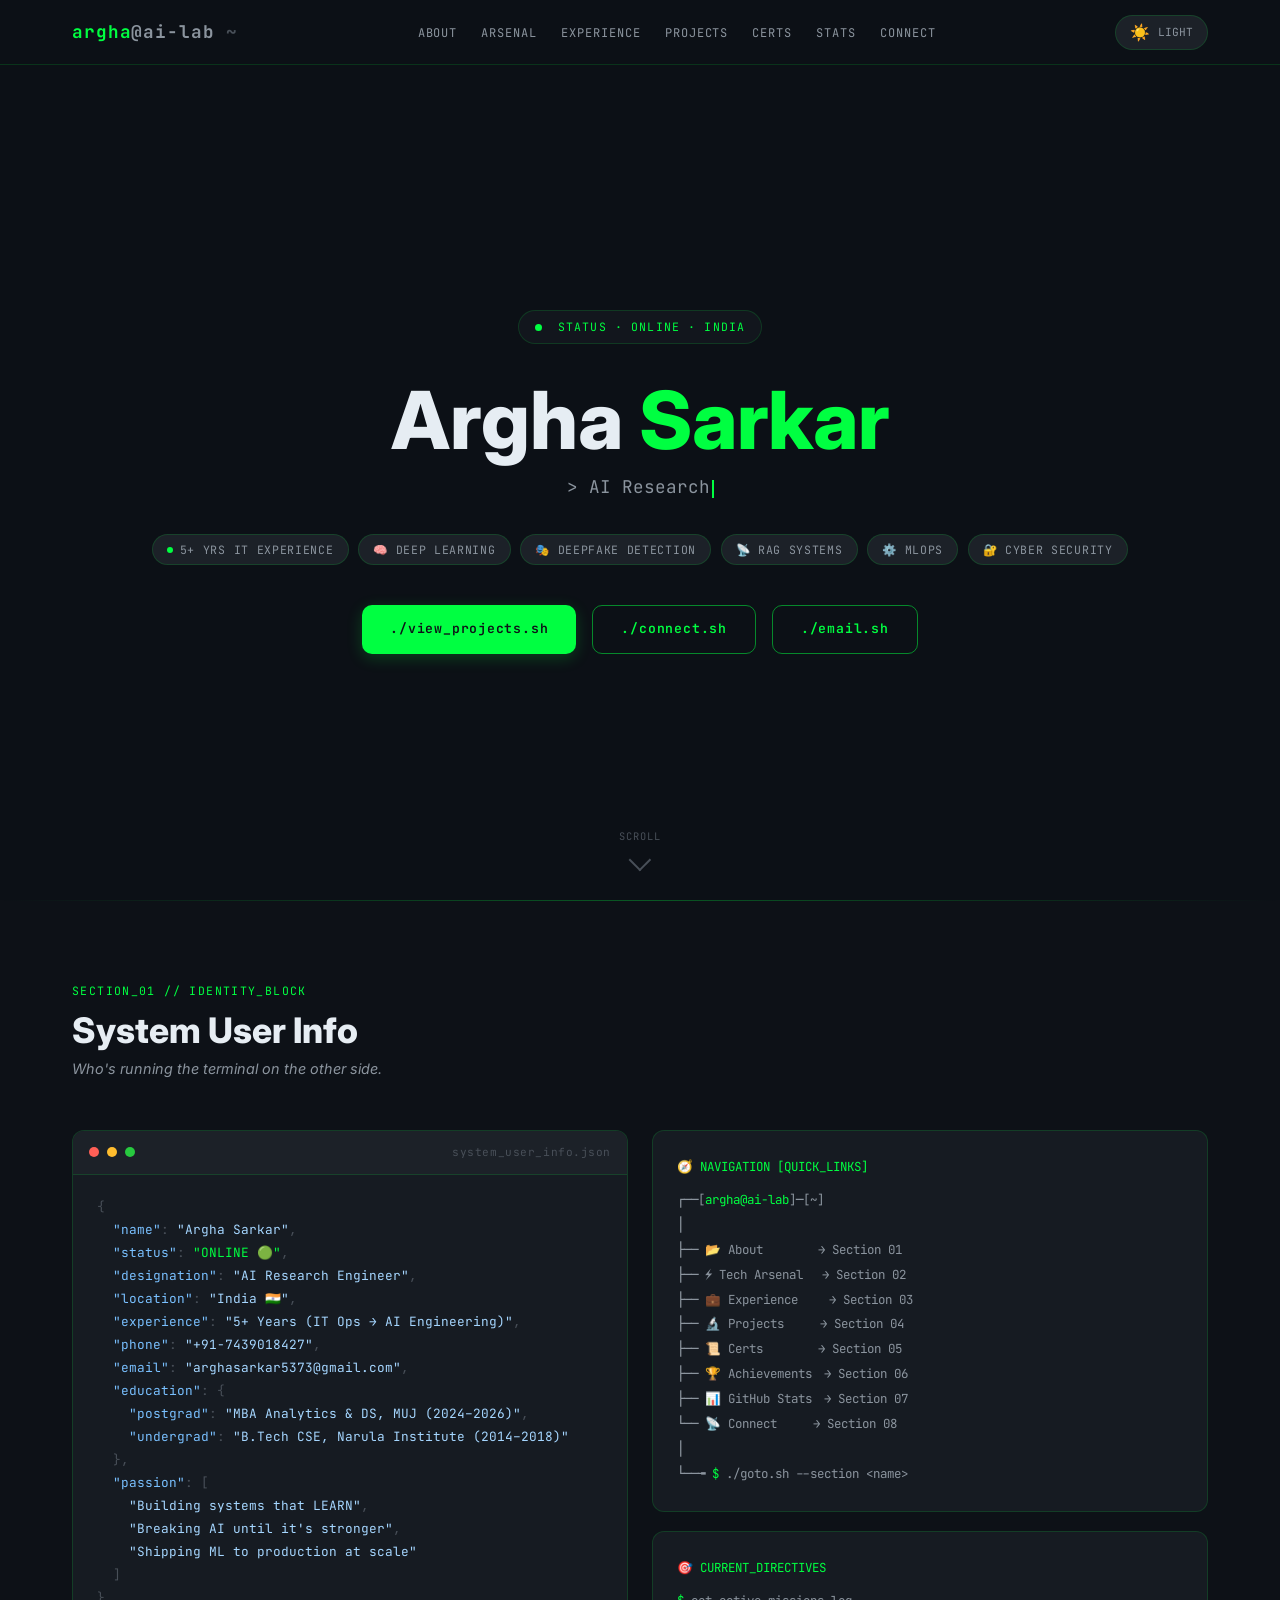
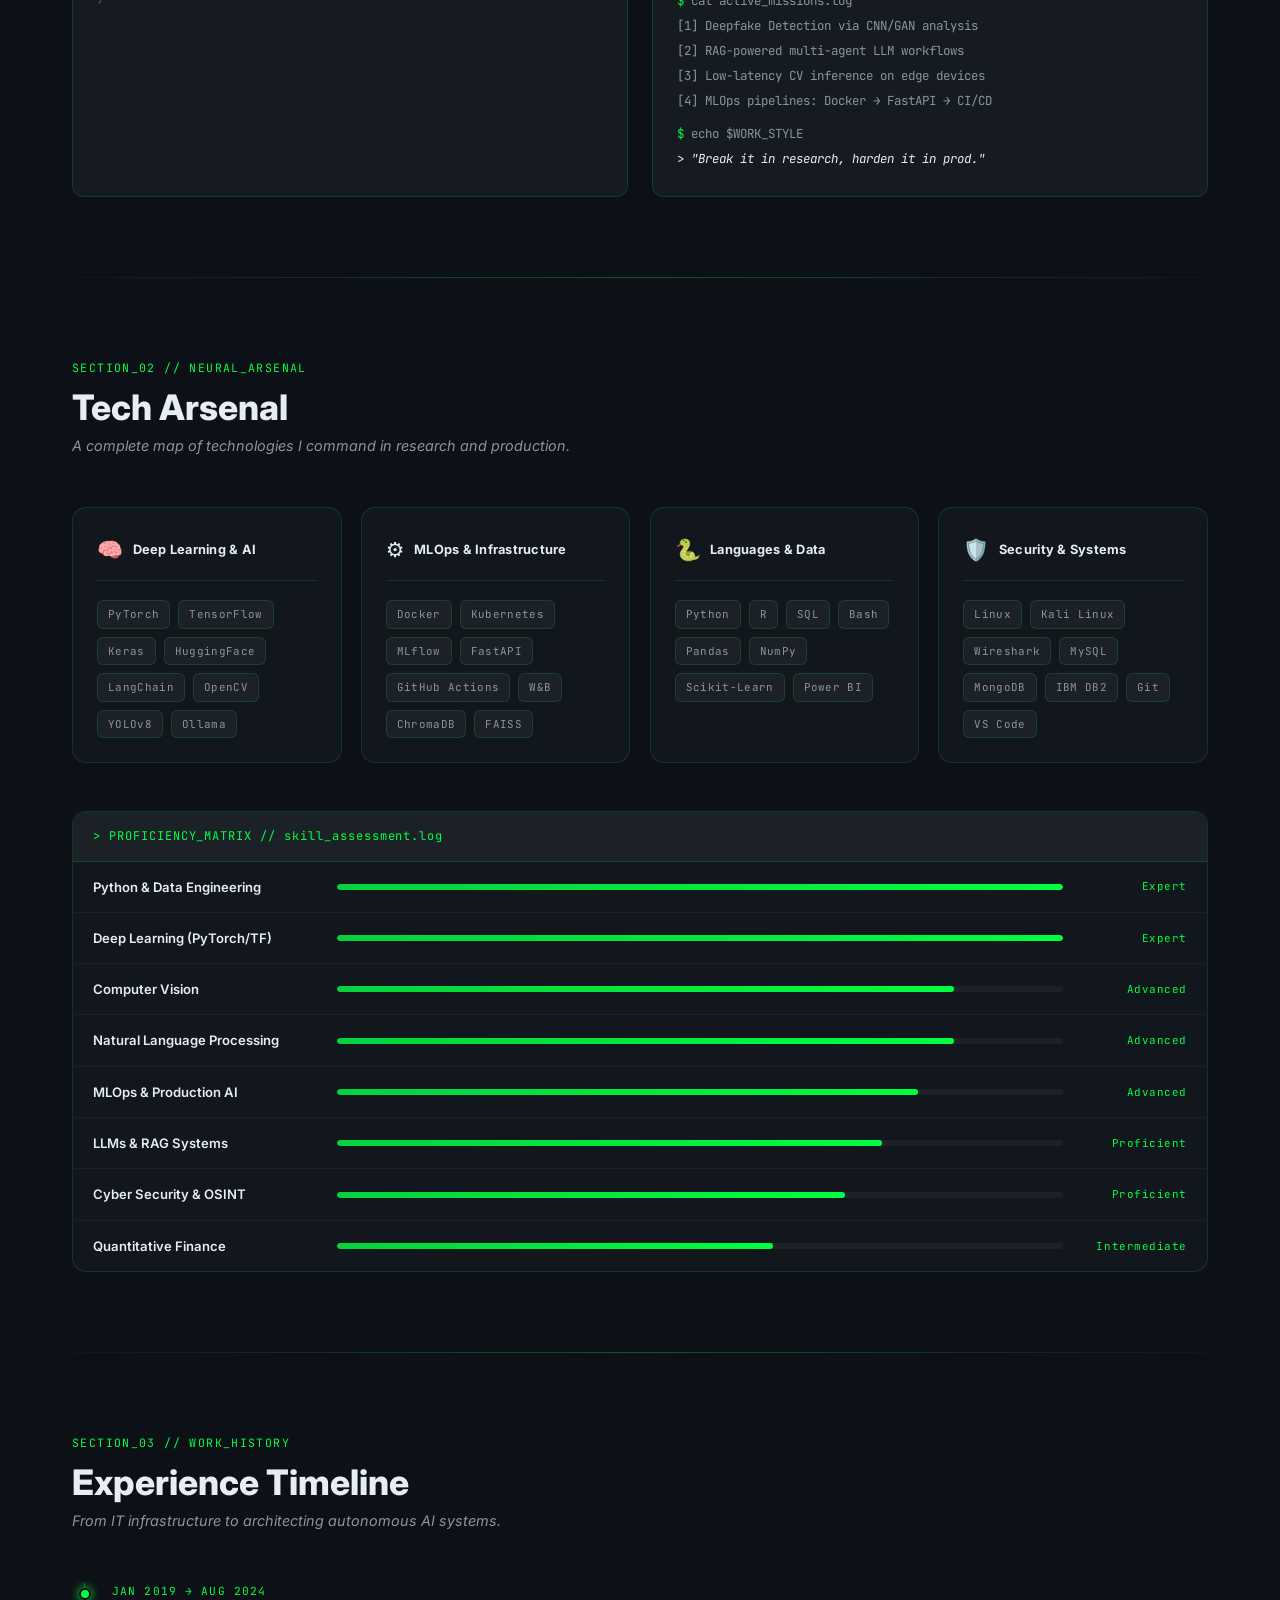
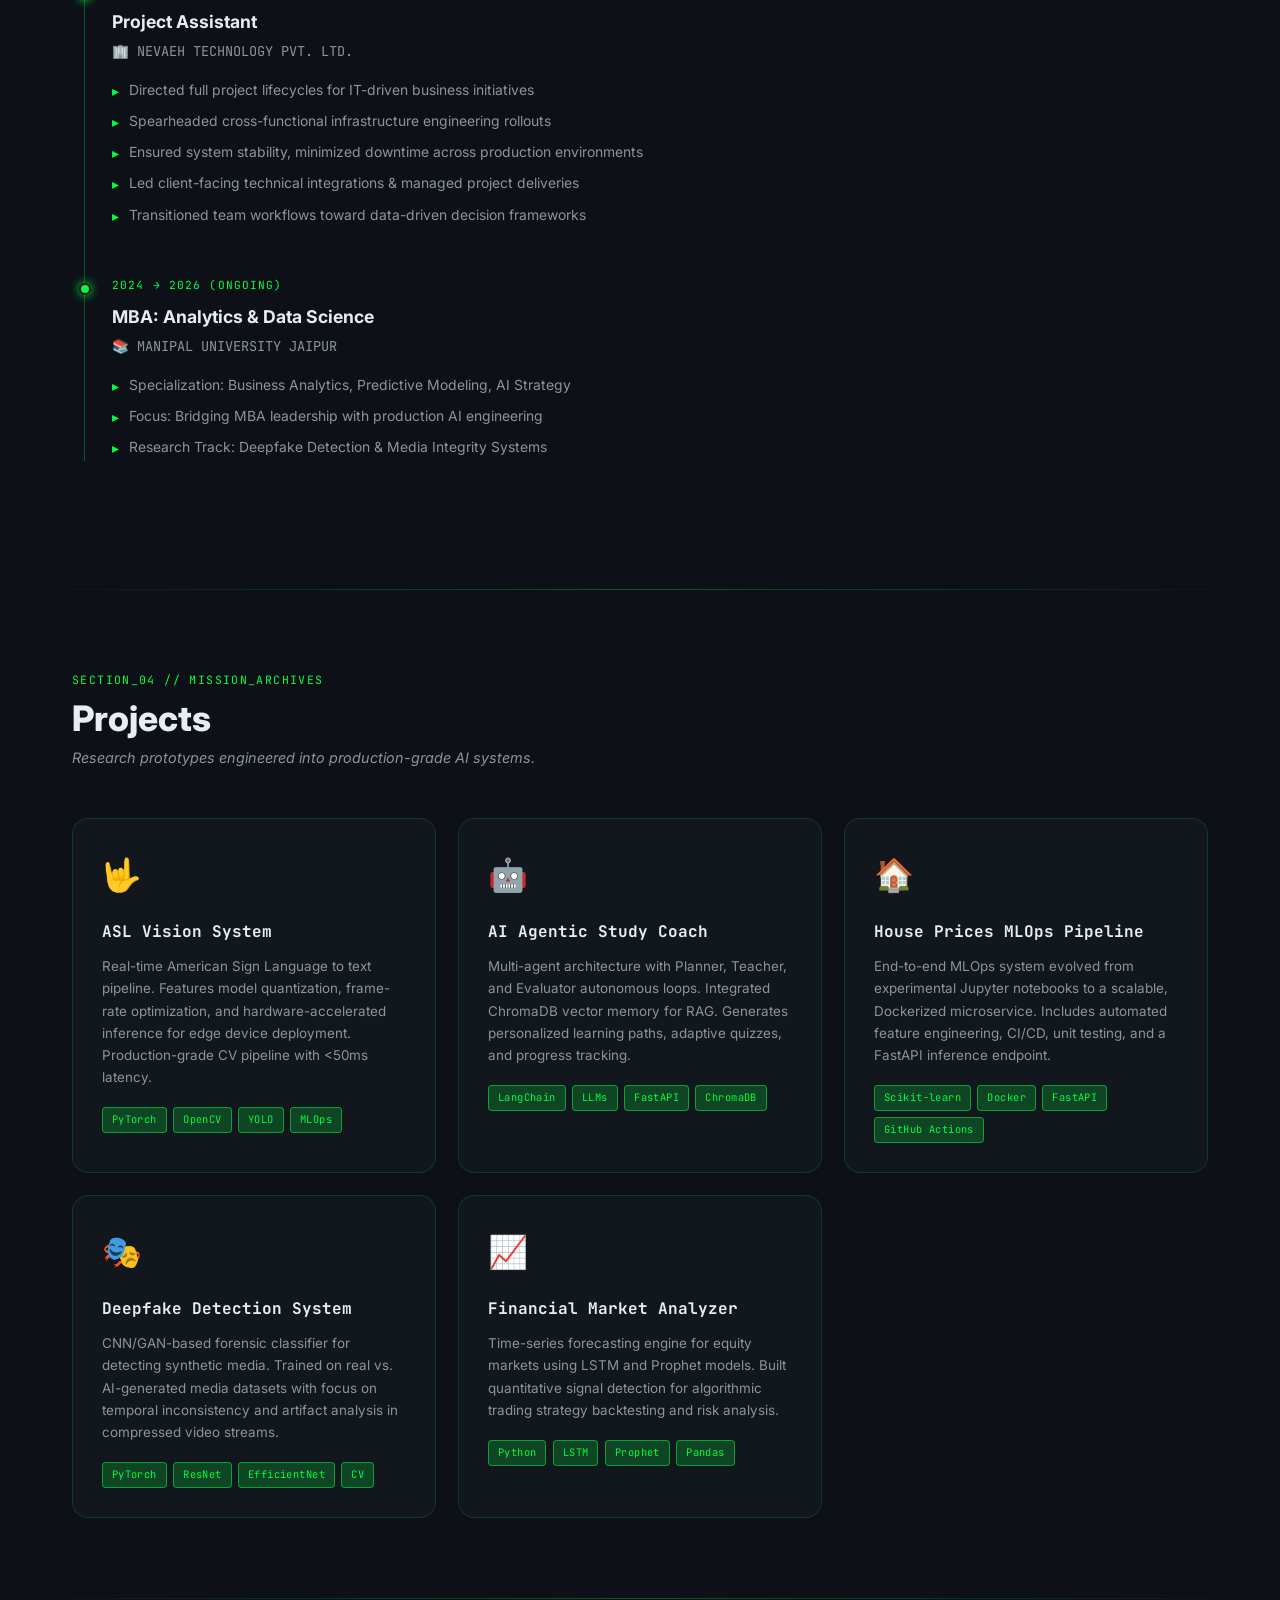
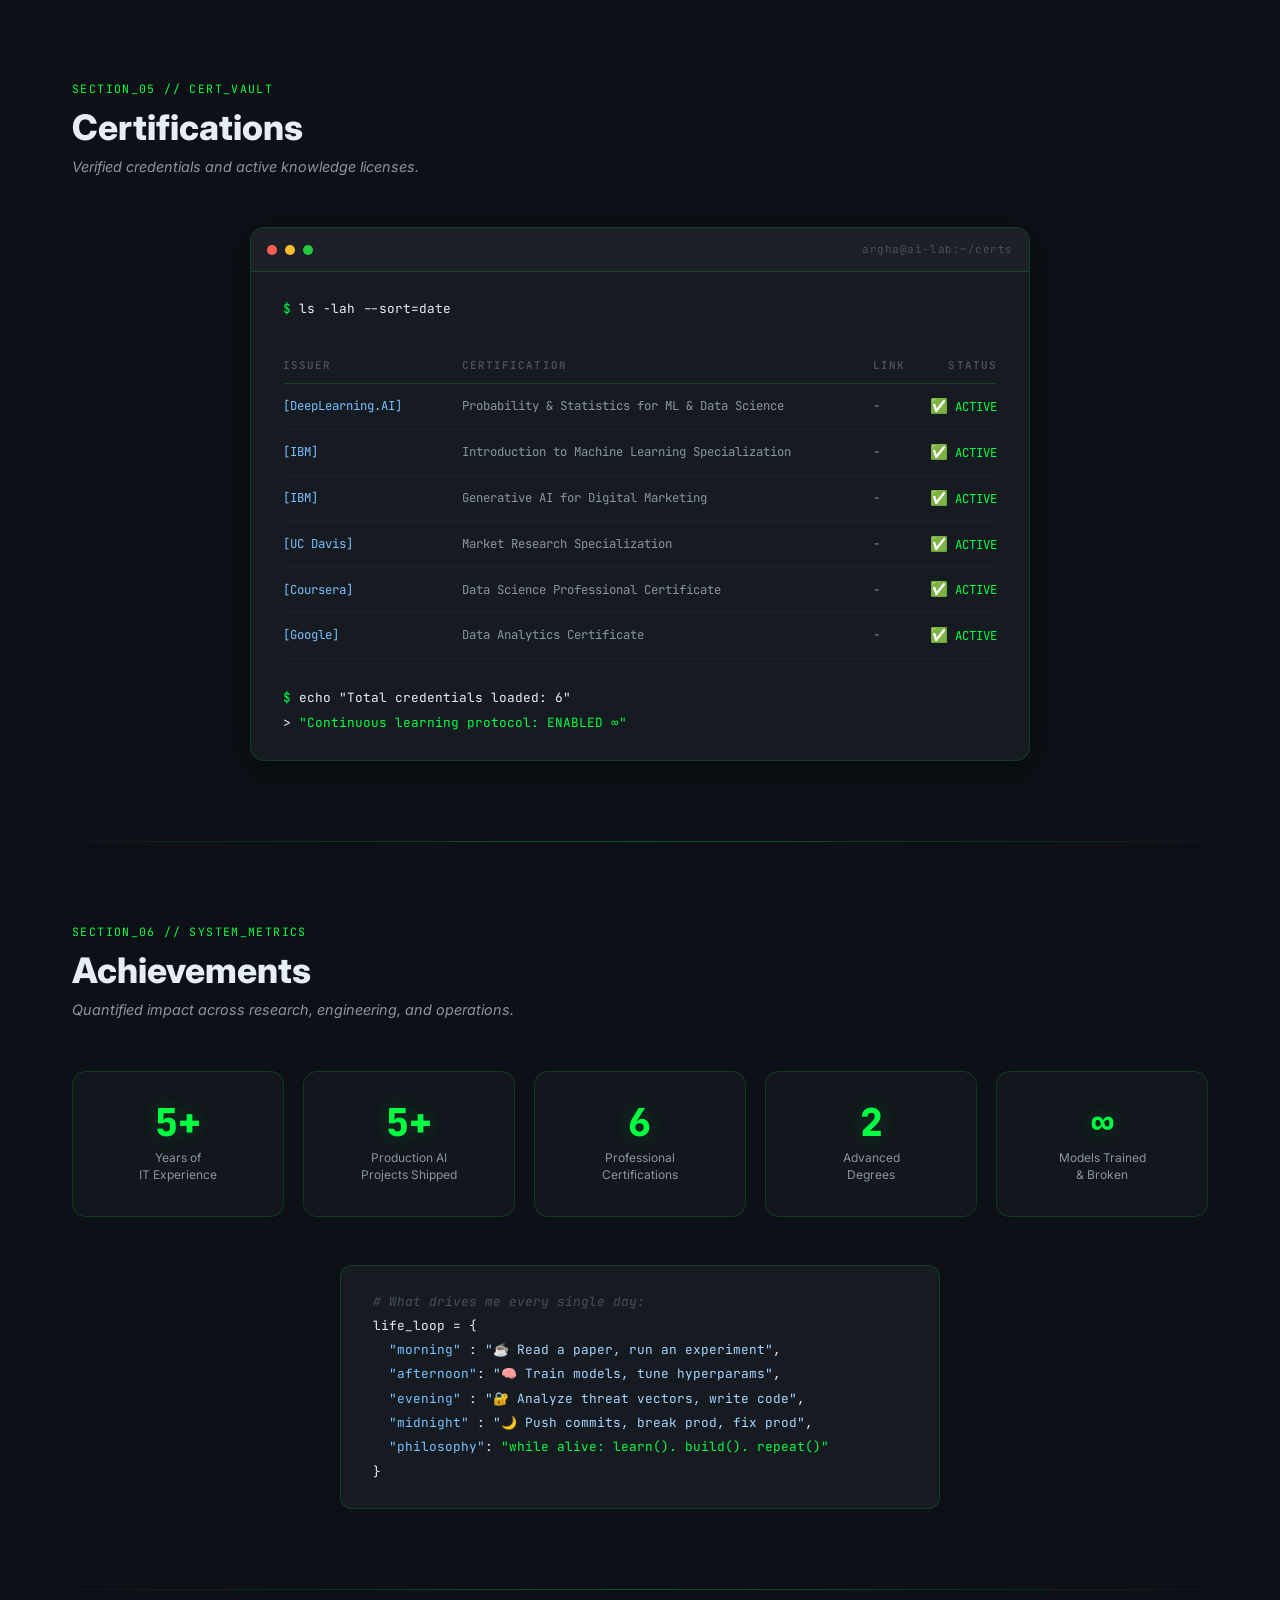
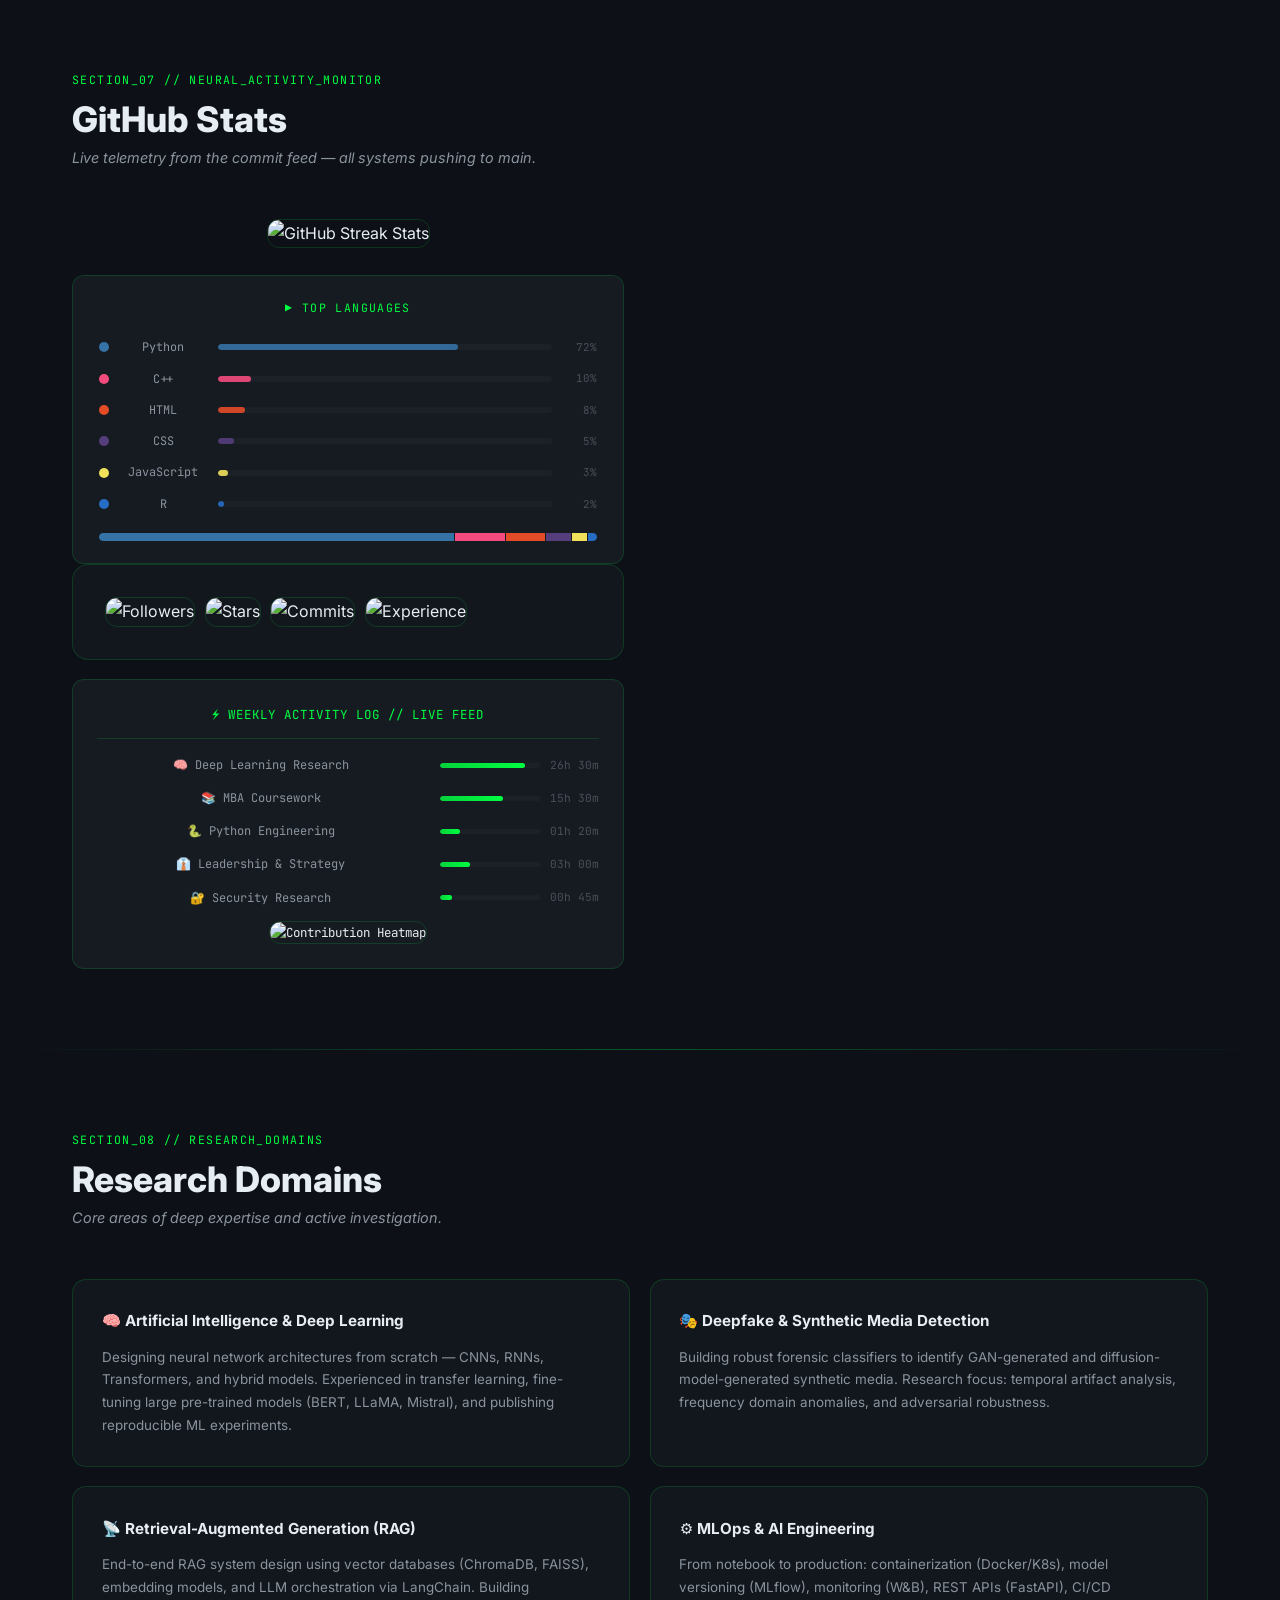
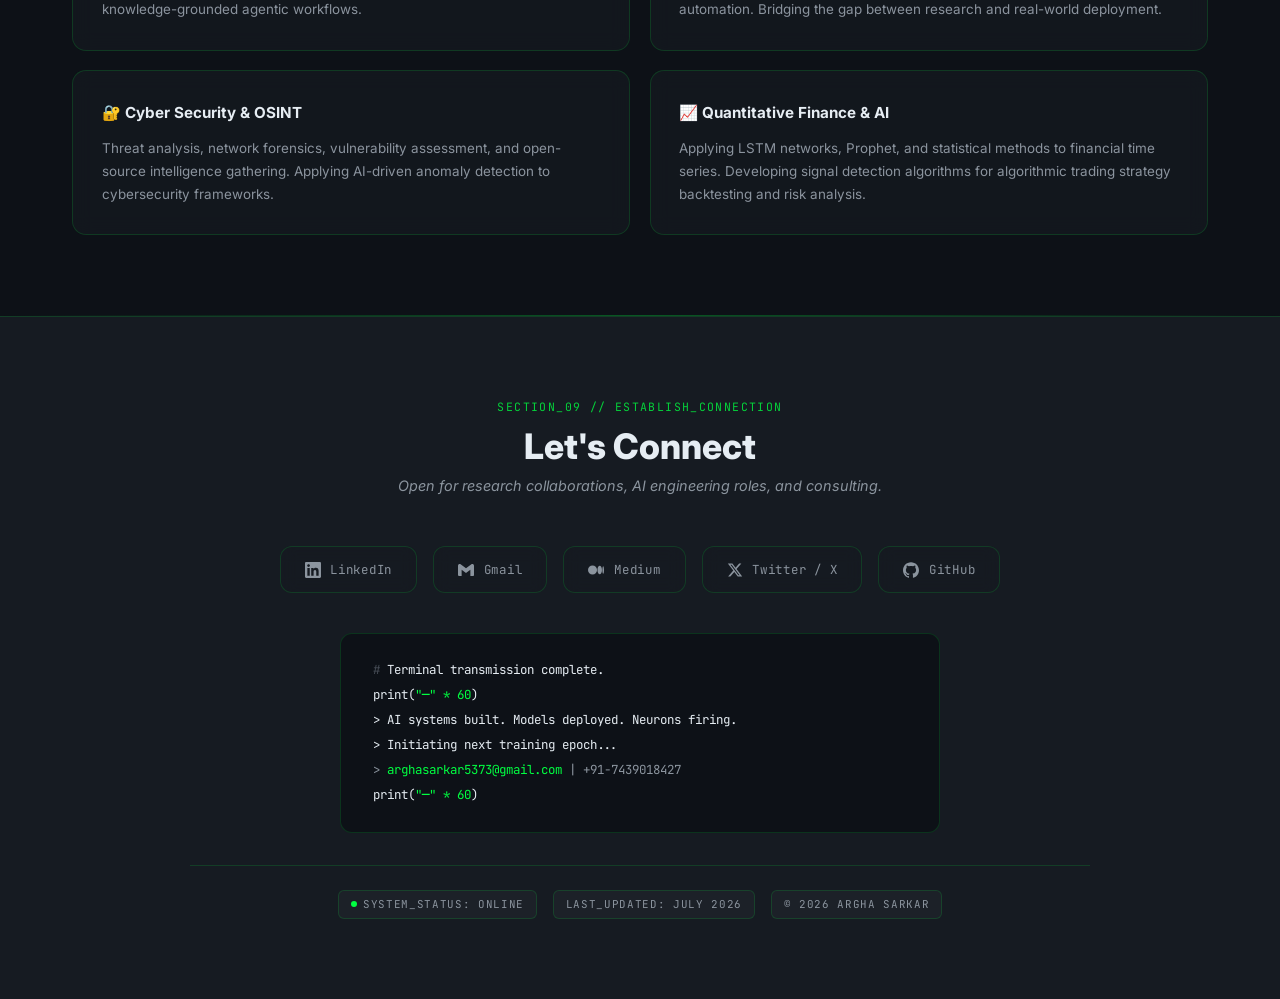
==== index.html @ 915b1dc6 "feat: Add link field to projects and certifications" ====
<!DOCTYPE html>
<html lang="en" data-theme="dark">
<head>
  <meta charset="UTF-8" />
  <meta name="viewport" content="width=device-width, initial-scale=1.0" />
  <title id="site-title">Argha Sarkar — AI Research Engineer & Deep Learning Architect</title>
  <meta id="site-desc" name="description" content="Portfolio of Argha Sarkar — AI Research Engineer specializing in Deep Learning, MLOps, Deepfake Detection, RAG Systems, and Edge AI. 5+ years of experience building production AI." />
  <meta name="keywords" content="Argha Sarkar, AI Research Engineer, Deep Learning, MLOps, PyTorch, Deepfake Detection, RAG, LangChain, Computer Vision" />
  <meta name="author" content="Argha Sarkar" />

  <!-- Open Graph -->
  <meta property="og:title" content="Argha Sarkar — AI Research Engineer" />
  <meta property="og:description" content="Building systems that learn. Deep Learning, MLOps, and Production AI." />
  <meta property="og:type" content="website" />

  <!-- Fonts -->
  <link rel="preconnect" href="https://fonts.googleapis.com" />
  <link rel="preconnect" href="https://fonts.gstatic.com" crossorigin />
  <link href="https://fonts.googleapis.com/css2?family=Inter:wght@300;400;500;600;700;800&family=JetBrains+Mono:wght@400;500;700&display=swap" rel="stylesheet" />

  <link rel="stylesheet" href="style.css" />
</head>

<body>

<!-- Matrix Rain Background -->
<canvas id="matrix-canvas" aria-hidden="true"></canvas>

<!-- ═══════════════════════════════════
     NAVIGATION
═══════════════════════════════════ -->
<nav class="navbar" role="navigation" aria-label="Main navigation">
  <div class="nav-inner">
    <a href="#hero" class="nav-logo">argha<span>@ai-lab</span>&nbsp;<span style="color:var(--text-muted)">~</span></a>

    <ul class="nav-links" aria-label="Navigation links">
      <li><a href="#about">ABOUT</a></li>
      <li><a href="#arsenal">ARSENAL</a></li>
      <li><a href="#experience">EXPERIENCE</a></li>
      <li><a href="#projects">PROJECTS</a></li>
      <li><a href="#certs">CERTS</a></li>
      <li><a href="#stats">STATS</a></li>
      <li><a href="#connect">CONNECT</a></li>
    </ul>

    <div style="display:flex;align-items:center;gap:0.8rem;">
      <button id="theme-toggle-btn" class="theme-toggle" aria-label="Toggle dark/light mode">
        <span class="theme-icon">☀️</span>
        <span class="theme-label">LIGHT</span>
      </button>
      <button id="hamburger-btn" class="hamburger" aria-label="Open menu" aria-expanded="false">
        <span></span><span></span><span></span>
      </button>
    </div>
  </div>
</nav>

<!-- Mobile Menu -->
<nav id="nav-mobile" class="nav-mobile" aria-label="Mobile navigation">
  <a href="#about">ABOUT</a>
  <a href="#arsenal">ARSENAL</a>
  <a href="#experience">EXPERIENCE</a>
  <a href="#projects">PROJECTS</a>
  <a href="#certs">CERTS</a>
  <a href="#stats">STATS</a>
  <a href="#research">RESEARCH</a>
  <a href="#connect">CONNECT</a>
</nav>

<main>

<!-- ═══════════════════════════════════
     HERO SECTION
═══════════════════════════════════ -->
<section id="hero" class="hero">
  <div class="hero-badge">
    <span class="dot"></span>
    STATUS&nbsp;·&nbsp;ONLINE&nbsp;·&nbsp;INDIA
  </div>

  <h1 class="hero-name">
    <span id="hero-name-first">Argha</span> <span class="accent" id="hero-name-last">Sarkar</span>
  </h1>

  <p class="hero-title">
    &gt;&nbsp;<span id="typed-text">AI Research Engineer</span><span class="typed-cursor"></span>
  </p>

  <div class="hero-badges-row" id="hero-pills-row">
    <span class="status-pill"><span class="dot"></span>5+ YRS IT EXPERIENCE</span>
    <span class="status-pill">🧠 DEEP LEARNING</span>
    <span class="status-pill">🎭 DEEPFAKE DETECTION</span>
    <span class="status-pill">📡 RAG SYSTEMS</span>
    <span class="status-pill">⚙️ MLOPS</span>
    <span class="status-pill">🔐 CYBER SECURITY</span>
  </div>

  <div class="hero-cta">
    <a href="#projects" class="btn btn-primary">./view_projects.sh</a>
    <a href="#connect" class="btn btn-outline">./connect.sh</a>
    <a href="mailto:arghasarkar5373@gmail.com" class="btn btn-outline">./email.sh</a>
  </div>

  <div class="hero-scroll-hint">
    <span>SCROLL</span>
    <div class="scroll-arrow"></div>
  </div>
</section>

<div class="section-divider"></div>

<!-- ═══════════════════════════════════
     SECTION 01 — ABOUT
═══════════════════════════════════ -->
<section id="about" class="section">
  <p class="section-label reveal">SECTION_01 // IDENTITY_BLOCK</p>
  <h2 class="section-title reveal">System User Info</h2>
  <p class="section-sub reveal">Who's running the terminal on the other side.</p>

  <div class="about-grid">
    <!-- JSON Card -->
    <div class="code-block reveal reveal-delay-1">
      <div class="code-block-header">
        <span class="code-dot red"></span>
        <span class="code-dot yellow"></span>
        <span class="code-dot green"></span>
        <span class="code-block-title">system_user_info.json</span>
      </div>
      <div class="code-body">
        <span class="code-punc">{</span><br>
        &nbsp;&nbsp;<span class="code-key">"name"</span><span class="code-punc">: </span><span class="code-str">"Argha Sarkar"</span><span class="code-punc">,</span><br>
        &nbsp;&nbsp;<span class="code-key">"status"</span><span class="code-punc">: </span><span class="code-val">"ONLINE 🟢"</span><span class="code-punc">,</span><br>
        &nbsp;&nbsp;<span class="code-key">"designation"</span><span class="code-punc">: </span><span class="code-str">"AI Research Engineer"</span><span class="code-punc">,</span><br>
        &nbsp;&nbsp;<span class="code-key">"location"</span><span class="code-punc">: </span><span class="code-str">"India 🇮🇳"</span><span class="code-punc">,</span><br>
        &nbsp;&nbsp;<span class="code-key">"experience"</span><span class="code-punc">: </span><span class="code-str">"5+ Years (IT Ops → AI Engineering)"</span><span class="code-punc">,</span><br>
        &nbsp;&nbsp;<span class="code-key">"phone"</span><span class="code-punc">: </span><span class="code-str">"+91-7439018427"</span><span class="code-punc">,</span><br>
        &nbsp;&nbsp;<span class="code-key">"email"</span><span class="code-punc">: </span><span class="code-str">"arghasarkar5373@gmail.com"</span><span class="code-punc">,</span><br>
        &nbsp;&nbsp;<span class="code-key">"education"</span><span class="code-punc">: {</span><br>
        &nbsp;&nbsp;&nbsp;&nbsp;<span class="code-key">"postgrad"</span><span class="code-punc">: </span><span class="code-str">"MBA Analytics &amp; DS, MUJ (2024–2026)"</span><span class="code-punc">,</span><br>
        &nbsp;&nbsp;&nbsp;&nbsp;<span class="code-key">"undergrad"</span><span class="code-punc">: </span><span class="code-str">"B.Tech CSE, Narula Institute (2014–2018)"</span><br>
        &nbsp;&nbsp;<span class="code-punc">},</span><br>
        &nbsp;&nbsp;<span class="code-key">"passion"</span><span class="code-punc">: [</span><br>
        &nbsp;&nbsp;&nbsp;&nbsp;<span class="code-str">"Building systems that LEARN"</span><span class="code-punc">,</span><br>
        &nbsp;&nbsp;&nbsp;&nbsp;<span class="code-str">"Breaking AI until it's stronger"</span><span class="code-punc">,</span><br>
        &nbsp;&nbsp;&nbsp;&nbsp;<span class="code-str">"Shipping ML to production at scale"</span><br>
        &nbsp;&nbsp;<span class="code-punc">]</span><br>
        <span class="code-punc">}</span>
      </div>
    </div>

    <!-- Navigation tree + Directives -->
    <div style="display:flex;flex-direction:column;gap:1.2rem;">
      <div class="nav-tree reveal reveal-delay-2">
        <div style="color:var(--accent);margin-bottom:0.5rem;">🧭 NAVIGATION [QUICK_LINKS]</div>
        <div>┌──[<span class="prompt">argha@ai-lab</span>]─[~]</div>
        <div>│</div>
        <div>├── 📂 <a href="#about">About</a>&emsp;&emsp;&emsp;&emsp;&nbsp;→ Section 01</div>
        <div>├── ⚡ <a href="#arsenal">Tech Arsenal</a>&emsp;&nbsp;→ Section 02</div>
        <div>├── 💼 <a href="#experience">Experience</a>&emsp;&emsp;&nbsp;→ Section 03</div>
        <div>├── 🔬 <a href="#projects">Projects</a>&emsp;&emsp;&emsp;→ Section 04</div>
        <div>├── 📜 <a href="#certs">Certs</a>&emsp;&emsp;&emsp;&emsp;&nbsp;→ Section 05</div>
        <div>├── 🏆 <a href="#achievements">Achievements</a>&emsp;→ Section 06</div>
        <div>├── 📊 <a href="#stats">GitHub Stats</a>&emsp;→ Section 07</div>
        <div>└── 📡 <a href="#connect">Connect</a>&emsp;&emsp;&emsp;→ Section 08</div>
        <div>│</div>
        <div>└──╼ <span class="prompt">$</span> ./goto.sh --section &lt;name&gt;</div>
      </div>

      <div class="nav-tree reveal reveal-delay-3">
        <div style="color:var(--accent);margin-bottom:0.5rem;">🎯 CURRENT_DIRECTIVES</div>
        <div><span class="prompt">$</span> cat active_missions.log</div>
        <div>[1] Deepfake Detection via CNN/GAN analysis</div>
        <div>[2] RAG-powered multi-agent LLM workflows</div>
        <div>[3] Low-latency CV inference on edge devices</div>
        <div>[4] MLOps pipelines: Docker → FastAPI → CI/CD</div>
        <div style="margin-top:0.5rem;"><span class="prompt">$</span> echo $WORK_STYLE</div>
        <div style="color:var(--text-primary);">&gt; <em>"Break it in research, harden it in prod."</em></div>
      </div>
    </div>
  </div>
</section>

<div class="section-divider"></div>

<!-- ═══════════════════════════════════
     SECTION 02 — TECH ARSENAL
═══════════════════════════════════ -->
<section id="arsenal" class="section">
  <p class="section-label reveal">SECTION_02 // NEURAL_ARSENAL</p>
  <h2 class="section-title reveal">Tech Arsenal</h2>
  <p class="section-sub reveal">A complete map of technologies I command in research and production.</p>

  <div class="tech-grid">
    <!-- Deep Learning -->
    <div class="tech-card reveal reveal-delay-1">
      <div class="tech-card-header">
        <span class="tech-card-icon">🧠</span>
        <span class="tech-card-title">Deep Learning &amp; AI</span>
      </div>
      <div class="badge-grid">
        <span class="tech-badge">PyTorch</span>
        <span class="tech-badge">TensorFlow</span>
        <span class="tech-badge">Keras</span>
        <span class="tech-badge">HuggingFace</span>
        <span class="tech-badge">LangChain</span>
        <span class="tech-badge">OpenCV</span>
        <span class="tech-badge">YOLOv8</span>
        <span class="tech-badge">Ollama</span>
      </div>
    </div>

    <!-- MLOps -->
    <div class="tech-card reveal reveal-delay-2">
      <div class="tech-card-header">
        <span class="tech-card-icon">⚙️</span>
        <span class="tech-card-title">MLOps &amp; Infrastructure</span>
      </div>
      <div class="badge-grid">
        <span class="tech-badge">Docker</span>
        <span class="tech-badge">Kubernetes</span>
        <span class="tech-badge">MLflow</span>
        <span class="tech-badge">FastAPI</span>
        <span class="tech-badge">GitHub Actions</span>
        <span class="tech-badge">W&amp;B</span>
        <span class="tech-badge">ChromaDB</span>
        <span class="tech-badge">FAISS</span>
      </div>
    </div>

    <!-- Languages -->
    <div class="tech-card reveal reveal-delay-3">
      <div class="tech-card-header">
        <span class="tech-card-icon">🐍</span>
        <span class="tech-card-title">Languages &amp; Data</span>
      </div>
      <div class="badge-grid">
        <span class="tech-badge">Python</span>
        <span class="tech-badge">R</span>
        <span class="tech-badge">SQL</span>
        <span class="tech-badge">Bash</span>
        <span class="tech-badge">Pandas</span>
        <span class="tech-badge">NumPy</span>
        <span class="tech-badge">Scikit-Learn</span>
        <span class="tech-badge">Power BI</span>
      </div>
    </div>

    <!-- Security -->
    <div class="tech-card reveal reveal-delay-4">
      <div class="tech-card-header">
        <span class="tech-card-icon">🛡️</span>
        <span class="tech-card-title">Security &amp; Systems</span>
      </div>
      <div class="badge-grid">
        <span class="tech-badge">Linux</span>
        <span class="tech-badge">Kali Linux</span>
        <span class="tech-badge">Wireshark</span>
        <span class="tech-badge">MySQL</span>
        <span class="tech-badge">MongoDB</span>
        <span class="tech-badge">IBM DB2</span>
        <span class="tech-badge">Git</span>
        <span class="tech-badge">VS Code</span>
      </div>
    </div>
  </div>

  <!-- Proficiency Matrix -->
  <div class="proficiency-table reveal" style="margin-top:3rem;">
    <div class="prof-header">
      &gt; PROFICIENCY_MATRIX // skill_assessment.log
    </div>
    <div class="prof-row">
      <span class="prof-label">Python &amp; Data Engineering</span>
      <div class="prof-bar-track"><div class="prof-bar-fill" data-width="100%"></div></div>
      <span class="prof-level">Expert</span>
    </div>
    <div class="prof-row">
      <span class="prof-label">Deep Learning (PyTorch/TF)</span>
      <div class="prof-bar-track"><div class="prof-bar-fill" data-width="100%"></div></div>
      <span class="prof-level">Expert</span>
    </div>
    <div class="prof-row">
      <span class="prof-label">Computer Vision</span>
      <div class="prof-bar-track"><div class="prof-bar-fill" data-width="85%"></div></div>
      <span class="prof-level">Advanced</span>
    </div>
    <div class="prof-row">
      <span class="prof-label">Natural Language Processing</span>
      <div class="prof-bar-track"><div class="prof-bar-fill" data-width="85%"></div></div>
      <span class="prof-level">Advanced</span>
    </div>
    <div class="prof-row">
      <span class="prof-label">MLOps &amp; Production AI</span>
      <div class="prof-bar-track"><div class="prof-bar-fill" data-width="80%"></div></div>
      <span class="prof-level">Advanced</span>
    </div>
    <div class="prof-row">
      <span class="prof-label">LLMs &amp; RAG Systems</span>
      <div class="prof-bar-track"><div class="prof-bar-fill" data-width="75%"></div></div>
      <span class="prof-level">Proficient</span>
    </div>
    <div class="prof-row">
      <span class="prof-label">Cyber Security &amp; OSINT</span>
      <div class="prof-bar-track"><div class="prof-bar-fill" data-width="70%"></div></div>
      <span class="prof-level">Proficient</span>
    </div>
    <div class="prof-row">
      <span class="prof-label">Quantitative Finance</span>
      <div class="prof-bar-track"><div class="prof-bar-fill" data-width="60%"></div></div>
      <span class="prof-level">Intermediate</span>
    </div>
  </div>
</section>

<div class="section-divider"></div>

<!-- ═══════════════════════════════════
     SECTION 03 — EXPERIENCE
═══════════════════════════════════ -->
<section id="experience" class="section">
  <p class="section-label reveal">SECTION_03 // WORK_HISTORY</p>
  <h2 class="section-title reveal">Experience Timeline</h2>
  <p class="section-sub reveal">From IT infrastructure to architecting autonomous AI systems.</p>

  <div class="timeline" id="timeline-container">
    <div class="timeline-item reveal">
      <div class="timeline-period">JAN 2019 → AUG 2024</div>
      <div class="timeline-role">Project Assistant</div>
      <div class="timeline-company">🏢 NEVAEH TECHNOLOGY PVT. LTD.</div>
      <ul class="timeline-points">
        <li>Directed full project lifecycles for IT-driven business initiatives</li>
        <li>Spearheaded cross-functional infrastructure engineering rollouts</li>
        <li>Ensured system stability, minimized downtime across production environments</li>
        <li>Led client-facing technical integrations &amp; managed project deliveries</li>
        <li>Transitioned team workflows toward data-driven decision frameworks</li>
      </ul>
    </div>

    <div class="timeline-item reveal reveal-delay-2">
      <div class="timeline-period">2024 → 2026 (ONGOING)</div>
      <div class="timeline-role">MBA: Analytics &amp; Data Science</div>
      <div class="timeline-company">📚 MANIPAL UNIVERSITY JAIPUR</div>
      <ul class="timeline-points">
        <li>Specialization: Business Analytics, Predictive Modeling, AI Strategy</li>
        <li>Focus: Bridging MBA leadership with production AI engineering</li>
        <li>Research Track: Deepfake Detection &amp; Media Integrity Systems</li>
      </ul>
    </div>
  </div>
</section>

<div class="section-divider"></div>

<!-- ═══════════════════════════════════
     SECTION 04 — PROJECTS
═══════════════════════════════════ -->
<section id="projects" class="section">
  <p class="section-label reveal">SECTION_04 // MISSION_ARCHIVES</p>
  <h2 class="section-title reveal">Projects</h2>
  <p class="section-sub reveal">Research prototypes engineered into production-grade AI systems.</p>

  <div class="projects-grid" id="projects-container">

    <div class="project-card reveal reveal-delay-1">
      <span class="project-icon">🤟</span>
      <div class="project-name">ASL Vision System</div>
      <p class="project-desc">Real-time American Sign Language to text pipeline. Features model quantization, frame-rate optimization, and hardware-accelerated inference for edge device deployment. Production-grade CV pipeline with &lt;50ms latency.</p>
      <div class="project-stack">
        <span class="stack-tag">PyTorch</span>
        <span class="stack-tag">OpenCV</span>
        <span class="stack-tag">YOLO</span>
        <span class="stack-tag">MLOps</span>
      </div>
    </div>

    <div class="project-card reveal reveal-delay-2">
      <span class="project-icon">🤖</span>
      <div class="project-name">AI Agentic Study Coach</div>
      <p class="project-desc">Multi-agent architecture with Planner, Teacher, and Evaluator autonomous loops. Integrated ChromaDB vector memory for RAG. Generates personalized learning paths, adaptive quizzes, and progress tracking.</p>
      <div class="project-stack">
        <span class="stack-tag">LangChain</span>
        <span class="stack-tag">LLMs</span>
        <span class="stack-tag">FastAPI</span>
        <span class="stack-tag">ChromaDB</span>
      </div>
    </div>

    <div class="project-card reveal reveal-delay-3">
      <span class="project-icon">🏠</span>
      <div class="project-name">House Prices MLOps Pipeline</div>
      <p class="project-desc">End-to-end MLOps system evolved from experimental Jupyter notebooks to a scalable, Dockerized microservice. Includes automated feature engineering, CI/CD, unit testing, and a FastAPI inference endpoint.</p>
      <div class="project-stack">
        <span class="stack-tag">Scikit-learn</span>
        <span class="stack-tag">Docker</span>
        <span class="stack-tag">FastAPI</span>
        <span class="stack-tag">GitHub Actions</span>
      </div>
    </div>

    <div class="project-card reveal reveal-delay-1">
      <span class="project-icon">🎭</span>
      <div class="project-name">Deepfake Detection System</div>
      <p class="project-desc">CNN/GAN-based forensic classifier for detecting synthetic media. Trained on real vs. AI-generated media datasets with focus on temporal inconsistency and artifact analysis in compressed video streams.</p>
      <div class="project-stack">
        <span class="stack-tag">PyTorch</span>
        <span class="stack-tag">ResNet</span>
        <span class="stack-tag">EfficientNet</span>
        <span class="stack-tag">CV</span>
      </div>
    </div>

    <div class="project-card reveal reveal-delay-2">
      <span class="project-icon">📈</span>
      <div class="project-name">Financial Market Analyzer</div>
      <p class="project-desc">Time-series forecasting engine for equity markets using LSTM and Prophet models. Built quantitative signal detection for algorithmic trading strategy backtesting and risk analysis.</p>
      <div class="project-stack">
        <span class="stack-tag">Python</span>
        <span class="stack-tag">LSTM</span>
        <span class="stack-tag">Prophet</span>
        <span class="stack-tag">Pandas</span>
      </div>
    </div>

  </div>
</section>

<div class="section-divider"></div>

<!-- ═══════════════════════════════════
     SECTION 05 — CERTIFICATIONS
═══════════════════════════════════ -->
<section id="certs" class="section">
  <p class="section-label reveal">SECTION_05 // CERT_VAULT</p>
  <h2 class="section-title reveal">Certifications</h2>
  <p class="section-sub reveal">Verified credentials and active knowledge licenses.</p>

  <div class="terminal-window reveal">
    <div class="terminal-header">
      <span class="code-dot red"></span>
      <span class="code-dot yellow"></span>
      <span class="code-dot green"></span>
      <span class="terminal-title">argha@ai-lab:~/certs</span>
    </div>
    <div class="terminal-body">
      <div><span class="terminal-cmd">$</span> ls -lah --sort=date</div>
      <br>
      <table class="cert-table">
        <thead>
          <tr>
            <th>ISSUER</th>
            <th>CERTIFICATION</th>
            <th>LINK</th>
            <th style="text-align:right">STATUS</th>
          </tr>
        </thead>
        <tbody id="certs-tbody">
          <tr>
            <td>[DeepLearning.AI]</td>
            <td>Probability &amp; Statistics for ML &amp; Data Science</td>
            <td>-</td>
            <td><span class="cert-status-icon">✅</span> ACTIVE</td>
          </tr>
          <tr>
            <td>[IBM]</td>
            <td>Introduction to Machine Learning Specialization</td>
            <td>-</td>
            <td><span class="cert-status-icon">✅</span> ACTIVE</td>
          </tr>
          <tr>
            <td>[IBM]</td>
            <td>Generative AI for Digital Marketing</td>
            <td>-</td>
            <td><span class="cert-status-icon">✅</span> ACTIVE</td>
          </tr>
          <tr>
            <td>[UC Davis]</td>
            <td>Market Research Specialization</td>
            <td>-</td>
            <td><span class="cert-status-icon">✅</span> ACTIVE</td>
          </tr>
          <tr>
            <td>[Coursera]</td>
            <td>Data Science Professional Certificate</td>
            <td>-</td>
            <td><span class="cert-status-icon">✅</span> ACTIVE</td>
          </tr>
          <tr>
            <td>[Google]</td>
            <td>Data Analytics Certificate</td>
            <td>-</td>
            <td><span class="cert-status-icon">✅</span> ACTIVE</td>
          </tr>
        </tbody>
      </table>
      <br>
      <div><span class="terminal-cmd">$</span> echo "Total credentials loaded: 6"</div>
      <div><span style="color:var(--text-primary)">&gt;</span> <span class="terminal-cmd">"Continuous learning protocol: ENABLED ∞"</span></div>
    </div>
  </div>
</section>

<div class="section-divider"></div>

<!-- ═══════════════════════════════════
     SECTION 06 — ACHIEVEMENTS
═══════════════════════════════════ -->
<section id="achievements" class="section">
  <p class="section-label reveal">SECTION_06 // SYSTEM_METRICS</p>
  <h2 class="section-title reveal">Achievements</h2>
  <p class="section-sub reveal">Quantified impact across research, engineering, and operations.</p>

  <div class="metrics-grid" id="metrics-container">
    <div class="metric-card reveal reveal-delay-1">
      <div class="metric-value" data-count="5" data-suffix="+">0+</div>
      <div class="metric-label">Years of<br>IT Experience</div>
    </div>
    <div class="metric-card reveal reveal-delay-2">
      <div class="metric-value" data-count="5" data-suffix="+">0+</div>
      <div class="metric-label">Production AI<br>Projects Shipped</div>
    </div>
    <div class="metric-card reveal reveal-delay-3">
      <div class="metric-value" data-count="6">0</div>
      <div class="metric-label">Professional<br>Certifications</div>
    </div>
    <div class="metric-card reveal reveal-delay-4">
      <div class="metric-value" data-count="2">0</div>
      <div class="metric-label">Advanced<br>Degrees</div>
    </div>
    <div class="metric-card reveal reveal-delay-1">
      <div class="metric-value" data-count="∞">∞</div>
      <div class="metric-label">Models Trained<br>&amp; Broken</div>
    </div>
  </div>

  <!-- Daily Rhythm -->
  <div class="rhythm-block reveal">
    <div class="rhythm-comment"># What drives me every single day:</div>
    life_loop = {<br>
    &nbsp;&nbsp;<span class="rhythm-key">"morning"</span>  : <span class="rhythm-val">"☕ Read a paper, run an experiment"</span>,<br>
    &nbsp;&nbsp;<span class="rhythm-key">"afternoon"</span>: <span class="rhythm-val">"🧠 Train models, tune hyperparams"</span>,<br>
    &nbsp;&nbsp;<span class="rhythm-key">"evening"</span>  : <span class="rhythm-val">"🔐 Analyze threat vectors, write code"</span>,<br>
    &nbsp;&nbsp;<span class="rhythm-key">"midnight"</span> : <span class="rhythm-val">"🌙 Push commits, break prod, fix prod"</span>,<br>
    &nbsp;&nbsp;<span class="rhythm-key">"philosophy"</span>: <span class="rhythm-accent">"while alive: learn(). build(). repeat()"</span><br>
    }
  </div>
</section>

<div class="section-divider"></div>

<!-- ═══════════════════════════════════
     SECTION 07 — GITHUB STATS
═══════════════════════════════════ -->
<section id="stats" class="section">
  <p class="section-label reveal">SECTION_07 // NEURAL_ACTIVITY_MONITOR</p>
  <h2 class="section-title reveal">GitHub Stats</h2>
  <p class="section-sub reveal">Live telemetry from the commit feed — all systems pushing to main.</p>

  <div class="stats-grid">
    <div class="stats-embed reveal reveal-delay-1">
      <img
        src="https://streak-stats.demolab.com/?user=argha-sarkar&theme=dark&hide_border=true&background=0d1117&stroke=00ff41&ring=00ff41&fire=ff4500&currStreakLabel=00ff41&sideLabels=00ff41&currStreakNum=00ff41&sideNums=c9d1d9&dates=666666"
        alt="GitHub Streak Stats"
        style="width:100%;border-radius:12px;"
        loading="lazy"
      />
      <br/><br/>
      <!-- Top Languages — CSS chart (no external API dependency) -->
      <div class="top-langs-card">
        <div class="top-langs-title">▶ TOP LANGUAGES</div>
        <div id="langs-container">
        <div class="top-langs-bars">
          <div class="lang-row">
            <span class="lang-dot" style="background:#3572A5"></span>
            <span class="lang-name">Python</span>
            <div class="lang-bar-track"><div class="lang-bar-fill" data-w="72%" style="background:#3572A5"></div></div>
            <span class="lang-pct">72%</span>
          </div>
          <div class="lang-row">
            <span class="lang-dot" style="background:#f34b7d"></span>
            <span class="lang-name">C++</span>
            <div class="lang-bar-track"><div class="lang-bar-fill" data-w="10%" style="background:#f34b7d"></div></div>
            <span class="lang-pct">10%</span>
          </div>
          <div class="lang-row">
            <span class="lang-dot" style="background:#e34c26"></span>
            <span class="lang-name">HTML</span>
            <div class="lang-bar-track"><div class="lang-bar-fill" data-w="8%" style="background:#e34c26"></div></div>
            <span class="lang-pct">8%</span>
          </div>
          <div class="lang-row">
            <span class="lang-dot" style="background:#563d7c"></span>
            <span class="lang-name">CSS</span>
            <div class="lang-bar-track"><div class="lang-bar-fill" data-w="5%" style="background:#563d7c"></div></div>
            <span class="lang-pct">5%</span>
          </div>
          <div class="lang-row">
            <span class="lang-dot" style="background:#f1e05a"></span>
            <span class="lang-name">JavaScript</span>
            <div class="lang-bar-track"><div class="lang-bar-fill" data-w="3%" style="background:#f1e05a"></div></div>
            <span class="lang-pct">3%</span>
          </div>
          <div class="lang-row">
            <span class="lang-dot" style="background:#276DC3"></span>
            <span class="lang-name">R</span>
            <div class="lang-bar-track"><div class="lang-bar-fill" data-w="2%" style="background:#276DC3"></div></div>
            <span class="lang-pct">2%</span>
          </div>
        </div>
        <!-- Stacked colour bar -->
        <div class="lang-stack-bar">
          <div style="width:72%;background:#3572A5;border-radius:4px 0 0 4px;" title="Python 72%"></div>
          <div style="width:10%;background:#f34b7d;" title="C++ 10%"></div>
          <div style="width:8%;background:#e34c26;" title="HTML 8%"></div>
          <div style="width:5%;background:#563d7c;" title="CSS 5%"></div>
          <div style="width:3%;background:#f1e05a;" title="JavaScript 3%"></div>
          <div style="width:2%;background:#276DC3;border-radius:0 4px 4px 0;" title="R 2%"></div>
        </div>
      </div>
    </div>

    <div class="reveal reveal-delay-2" style="display:flex;flex-direction:column;gap:1.2rem;">
      <!-- Quick stats badges -->
      <div class="glass-card" style="display:flex;flex-wrap:wrap;gap:0.6rem;align-items:center;">
        <img src="https://img.shields.io/github/followers/argha-sarkar?label=FOLLOWERS&style=for-the-badge&color=00ff41&labelColor=0d1117&logo=github" alt="Followers" loading="lazy" />
        <img src="https://img.shields.io/github/stars/argha-sarkar?label=TOTAL+STARS&style=for-the-badge&color=00ff41&labelColor=0d1117&logo=github&affiliations=OWNER%2CCOLLABORATOR" alt="Stars" loading="lazy" />
        <img src="https://img.shields.io/badge/COMMITS-540%2B-00ff41?style=for-the-badge&labelColor=0d1117&logo=git" alt="Commits" loading="lazy" />
        <img src="https://img.shields.io/badge/EXPERIENCE-5%2B_YEARS-00ff41?style=for-the-badge&labelColor=0d1117&logo=todoist" alt="Experience" loading="lazy" />
      </div>

      <!-- Weekly Log -->
      <div class="weekly-log">
        <div class="log-header">⚡ WEEKLY ACTIVITY LOG // LIVE FEED</div>
        <div id="weekly-container">

        <div class="log-row">
          <span class="log-label">🧠 Deep Learning Research</span>
          <div class="log-bar-wrap">
            <div class="log-bar"><div class="log-bar-inner" style="width:85%"></div></div>
            <span class="log-time">26h 30m</span>
          </div>
        </div>
        <div class="log-row">
          <span class="log-label">📚 MBA Coursework</span>
          <div class="log-bar-wrap">
            <div class="log-bar"><div class="log-bar-inner" style="width:63%"></div></div>
            <span class="log-time">15h 30m</span>
          </div>
        </div>
        <div class="log-row">
          <span class="log-label">🐍 Python Engineering</span>
          <div class="log-bar-wrap">
            <div class="log-bar"><div class="log-bar-inner" style="width:20%"></div></div>
            <span class="log-time">01h 20m</span>
          </div>
        </div>
        <div class="log-row">
          <span class="log-label">👔 Leadership &amp; Strategy</span>
          <div class="log-bar-wrap">
            <div class="log-bar"><div class="log-bar-inner" style="width:30%"></div></div>
            <span class="log-time">03h 00m</span>
          </div>
        </div>
        <div class="log-row">
          <span class="log-label">🔐 Security Research</span>
          <div class="log-bar-wrap">
            <div class="log-bar"><div class="log-bar-inner" style="width:12%"></div></div>
            <span class="log-time">00h 45m</span>
          </div>
        </div>
      </div>

      <!-- Contribution Graph -->
      <div class="stats-embed">
        <img
          src="https://github-readme-activity-graph.vercel.app/graph?username=argha-sarkar&bg_color=0d1117&color=00ff41&line=00ff41&point=ffffff&area=true&area_color=00ff41&hide_border=true&custom_title=ARGHA%27S+COMMIT+HEATMAP"
          alt="Contribution Heatmap"
          style="width:100%;border-radius:12px;"
          loading="lazy"
        />
      </div>
    </div>
  </div>
</section>

<div class="section-divider"></div>

<!-- ═══════════════════════════════════
     SECTION 08 — RESEARCH DOMAINS
═══════════════════════════════════ -->
<section id="research" class="section">
  <p class="section-label reveal">SECTION_08 // RESEARCH_DOMAINS</p>
  <h2 class="section-title reveal">Research Domains</h2>
  <p class="section-sub reveal">Core areas of deep expertise and active investigation.</p>

  <div class="research-grid" id="research-container">
    <div class="research-card reveal reveal-delay-1">
      <div class="research-title">🧠 Artificial Intelligence &amp; Deep Learning</div>
      <p class="research-desc">Designing neural network architectures from scratch — CNNs, RNNs, Transformers, and hybrid models. Experienced in transfer learning, fine-tuning large pre-trained models (BERT, LLaMA, Mistral), and publishing reproducible ML experiments.</p>
    </div>

    <div class="research-card reveal reveal-delay-2">
      <div class="research-title">🎭 Deepfake &amp; Synthetic Media Detection</div>
      <p class="research-desc">Building robust forensic classifiers to identify GAN-generated and diffusion-model-generated synthetic media. Research focus: temporal artifact analysis, frequency domain anomalies, and adversarial robustness.</p>
    </div>

    <div class="research-card reveal reveal-delay-3">
      <div class="research-title">📡 Retrieval-Augmented Generation (RAG)</div>
      <p class="research-desc">End-to-end RAG system design using vector databases (ChromaDB, FAISS), embedding models, and LLM orchestration via LangChain. Building knowledge-grounded agentic workflows.</p>
    </div>

    <div class="research-card reveal reveal-delay-4">
      <div class="research-title">⚙️ MLOps &amp; AI Engineering</div>
      <p class="research-desc">From notebook to production: containerization (Docker/K8s), model versioning (MLflow), monitoring (W&amp;B), REST APIs (FastAPI), CI/CD automation. Bridging the gap between research and real-world deployment.</p>
    </div>

    <div class="research-card reveal reveal-delay-1">
      <div class="research-title">🔐 Cyber Security &amp; OSINT</div>
      <p class="research-desc">Threat analysis, network forensics, vulnerability assessment, and open-source intelligence gathering. Applying AI-driven anomaly detection to cybersecurity frameworks.</p>
    </div>

    <div class="research-card reveal reveal-delay-2">
      <div class="research-title">📈 Quantitative Finance &amp; AI</div>
      <p class="research-desc">Applying LSTM networks, Prophet, and statistical methods to financial time series. Developing signal detection algorithms for algorithmic trading strategy backtesting and risk analysis.</p>
    </div>
  </div>
</section>

<div class="section-divider"></div>

<!-- ═══════════════════════════════════
     SECTION 09 — CONNECT
═══════════════════════════════════ -->
<footer id="connect" class="connect-section">
  <div style="max-width:900px;margin:0 auto;">
    <p class="section-label" style="text-align:center;">SECTION_09 // ESTABLISH_CONNECTION</p>
    <h2 class="section-title" style="text-align:center;">Let's Connect</h2>
    <p class="section-sub" style="text-align:center;">Open for research collaborations, AI engineering roles, and consulting.</p>

    <div class="social-links">
      <!-- LinkedIn -->
      <a href="https://linkedin.com/in/arghasarkar" target="_blank" rel="noopener" class="social-btn" id="link-linkedin">
        <svg viewBox="0 0 24 24" aria-hidden="true"><path d="M20.447 20.452h-3.554v-5.569c0-1.328-.027-3.037-1.852-3.037-1.853 0-2.136 1.445-2.136 2.939v5.667H9.351V9h3.414v1.561h.046c.477-.9 1.637-1.85 3.37-1.85 3.601 0 4.267 2.37 4.267 5.455v6.286zM5.337 7.433c-1.144 0-2.063-.926-2.063-2.065 0-1.138.92-2.063 2.063-2.063 1.14 0 2.064.925 2.064 2.063 0 1.139-.925 2.065-2.064 2.065zm1.782 13.019H3.555V9h3.564v11.452zM22.225 0H1.771C.792 0 0 .774 0 1.729v20.542C0 23.227.792 24 1.771 24h20.451C23.2 24 24 23.227 24 22.271V1.729C24 .774 23.2 0 22.222 0h.003z"/></svg>
        LinkedIn
      </a>
      <!-- Gmail -->
      <a href="mailto:arghasarkar5373@gmail.com" class="social-btn" id="link-email">
        <svg viewBox="0 0 24 24" aria-hidden="true"><path d="M24 5.457v13.909c0 .904-.732 1.636-1.636 1.636h-3.819V11.73L12 16.64l-6.545-4.91v9.273H1.636A1.636 1.636 0 0 1 0 19.366V5.457c0-2.023 2.309-3.178 3.927-1.964L5.455 4.64 12 9.548l6.545-4.91 1.528-1.145C21.69 2.28 24 3.434 24 5.457z"/></svg>
        Gmail
      </a>
      <!-- Medium -->
      <a href="https://medium.com/@arghasarkar5373/" target="_blank" rel="noopener" class="social-btn" id="link-medium">
        <svg viewBox="0 0 24 24" aria-hidden="true"><path d="M13.54 12a6.8 6.8 0 01-6.77 6.82A6.8 6.8 0 010 12a6.8 6.8 0 016.77-6.82A6.8 6.8 0 0113.54 12zM20.96 12c0 3.54-1.51 6.42-3.38 6.42-1.87 0-3.39-2.88-3.39-6.42s1.52-6.42 3.39-6.42 3.38 2.88 3.38 6.42M24 12c0 3.17-.53 5.75-1.19 5.75-.66 0-1.19-2.58-1.19-5.75s.53-5.75 1.19-5.75C23.47 6.25 24 8.83 24 12z"/></svg>
        Medium
      </a>
      <!-- Twitter/X -->
      <a href="https://twitter.com/arghasa64623109" target="_blank" rel="noopener" class="social-btn" id="link-twitter">
        <svg viewBox="0 0 24 24" aria-hidden="true"><path d="M18.244 2.25h3.308l-7.227 8.26 8.502 11.24H16.17l-5.214-6.817L4.99 21.75H1.68l7.73-8.835L1.254 2.25H8.08l4.713 6.231zm-1.161 17.52h1.833L7.084 4.126H5.117z"/></svg>
        Twitter / X
      </a>
      <!-- GitHub -->
      <a href="https://github.com/argha-sarkar" target="_blank" rel="noopener" class="social-btn" id="link-github">
        <svg viewBox="0 0 24 24" aria-hidden="true"><path d="M12 .297c-6.63 0-12 5.373-12 12 0 5.303 3.438 9.8 8.205 11.385.6.113.82-.258.82-.577 0-.285-.01-1.04-.015-2.04-3.338.724-4.042-1.61-4.042-1.61C4.422 18.07 3.633 17.7 3.633 17.7c-1.087-.744.084-.729.084-.729 1.205.084 1.838 1.236 1.838 1.236 1.07 1.835 2.809 1.305 3.495.998.108-.776.417-1.305.76-1.605-2.665-.3-5.466-1.332-5.466-5.93 0-1.31.465-2.38 1.235-3.22-.135-.303-.54-1.523.105-3.176 0 0 1.005-.322 3.3 1.23.96-.267 1.98-.399 3-.405 1.02.006 2.04.138 3 .405 2.28-1.552 3.285-1.23 3.285-1.23.645 1.653.24 2.873.12 3.176.765.84 1.23 1.91 1.23 3.22 0 4.61-2.805 5.625-5.475 5.92.42.36.81 1.096.81 2.22 0 1.606-.015 2.896-.015 3.286 0 .315.21.69.825.57C20.565 22.092 24 17.592 24 12.297c0-6.627-5.373-12-12-12"/></svg>
        GitHub
      </a>
    </div>

    <!-- Terminal Footer Block -->
    <div class="footer-terminal">
      <div><span style="color:var(--text-muted)">#</span> Terminal transmission complete.</div>
      <div>print(<span style="color:var(--accent)">"─" * 60</span>)</div>
      <div style="color:var(--text-primary)">&gt; AI systems built. Models deployed. Neurons firing.</div>
      <div style="color:var(--text-primary)">&gt; Initiating next training epoch...</div>
      <div style="color:var(--text-secondary)">&gt; <a href="mailto:arghasarkar5373@gmail.com" style="color:var(--accent);text-decoration:none;">arghasarkar5373@gmail.com</a> | +91-7439018427</div>
      <div>print(<span style="color:var(--accent)">"─" * 60</span>)</div>
    </div>

    <!-- Footer Bar -->
    <div class="footer-bar">
      <span class="status-badge"><span class="dot-green"></span>SYSTEM_STATUS: ONLINE</span>
      <span class="status-badge">LAST_UPDATED: JULY 2026</span>
      <span class="status-badge">© 2026 ARGHA SARKAR</span>
    </div>
  </div>
</footer>

</main>

<!-- Back to Top -->
<button
  id="back-to-top"
  aria-label="Back to top"
  style="
    position:fixed;bottom:2rem;right:2rem;
    width:44px;height:44px;
    background:var(--accent);color:#0d1117;
    border:none;border-radius:50%;
    font-size:1.2rem;cursor:pointer;
    display:flex;align-items:center;justify-content:center;
    box-shadow:0 4px 16px var(--accent-glow);
    opacity:0;pointer-events:none;
    transition:opacity 0.3s,transform 0.3s;
    z-index:999;
  "
  onmouseover="this.style.transform='scale(1.1)'"
  onmouseout="this.style.transform='scale(1)'"
>↑</button>

<script src="data.js"></script>
<script src="script.js"></script>
</body>
</html>
---- style.css ----
/* ═══════════════════════════════════════════════════
   ARGHA SARKAR — PORTFOLIO DESIGN SYSTEM
   ═══════════════════════════════════════════════════ */

@import url('https://fonts.googleapis.com/css2?family=Inter:wght@300;400;500;600;700;800&family=JetBrains+Mono:wght@400;500;700&display=swap');

/* ── CSS Variables ── */
:root {
  /* Dark Theme (default) */
  --bg-primary:    #0d1117;
  --bg-secondary:  #161b22;
  --bg-tertiary:   #1c2128;
  --bg-glass:      rgba(22, 27, 34, 0.7);
  --border-color:  rgba(0, 255, 65, 0.15);
  --border-hover:  rgba(0, 255, 65, 0.5);
  --accent:        #00ff41;
  --accent-dim:    #00cc33;
  --accent-glow:   rgba(0, 255, 65, 0.2);
  --text-primary:  #e6edf3;
  --text-secondary:#8b949e;
  --text-muted:    #484f58;
  --text-code:     #00ff41;
  --card-shadow:   0 8px 32px rgba(0, 0, 0, 0.5);
  --glow-shadow:   0 0 20px rgba(0, 255, 65, 0.2);
  --nav-bg:        rgba(13, 17, 23, 0.85);
  --scrollbar-thumb: #00ff41;
  --scrollbar-track: #161b22;
  --badge-bg:      #1c2128;
  --timeline-line: rgba(0, 255, 65, 0.3);
}

[data-theme="light"] {
  --bg-primary:    #f0f6ff;
  --bg-secondary:  #ffffff;
  --bg-tertiary:   #eaf1fb;
  --bg-glass:      rgba(255, 255, 255, 0.8);
  --border-color:  rgba(0, 120, 60, 0.2);
  --border-hover:  rgba(0, 120, 60, 0.6);
  --accent:        #007830;
  --accent-dim:    #005a24;
  --accent-glow:   rgba(0, 120, 60, 0.12);
  --text-primary:  #1a2233;
  --text-secondary:#4a5568;
  --text-muted:    #9aa5b4;
  --text-code:     #005a24;
  --card-shadow:   0 8px 32px rgba(0, 80, 40, 0.1);
  --glow-shadow:   0 0 20px rgba(0, 120, 60, 0.12);
  --nav-bg:        rgba(240, 246, 255, 0.9);
  --scrollbar-thumb: #007830;
  --scrollbar-track: #eaf1fb;
  --badge-bg:      #eaf1fb;
  --timeline-line: rgba(0, 120, 60, 0.3);
}

/* ── Reset & Base ── */
*, *::before, *::after { box-sizing: border-box; margin: 0; padding: 0; }

html {
  scroll-behavior: smooth;
  font-size: 16px;
}

body {
  font-family: 'Inter', system-ui, sans-serif;
  background-color: var(--bg-primary);
  color: var(--text-primary);
  line-height: 1.7;
  overflow-x: hidden;
  transition: background-color 0.4s ease, color 0.4s ease;
}

/* ── Scrollbar ── */
::-webkit-scrollbar { width: 6px; }
::-webkit-scrollbar-track { background: var(--scrollbar-track); }
::-webkit-scrollbar-thumb { background: var(--scrollbar-thumb); border-radius: 3px; }

/* ── Selection ── */
::selection { background: var(--accent); color: #0d1117; }

/* ── Matrix Rain Canvas ── */
#matrix-canvas {
  position: fixed;
  top: 0; left: 0;
  width: 100%; height: 100%;
  z-index: 0;
  opacity: 0.035;
  pointer-events: none;
  transition: opacity 0.4s;
}
[data-theme="light"] #matrix-canvas { opacity: 0.015; }

/* ── Navigation ── */
.navbar {
  position: fixed;
  top: 0; left: 0; right: 0;
  z-index: 1000;
  background: var(--nav-bg);
  backdrop-filter: blur(16px);
  -webkit-backdrop-filter: blur(16px);
  border-bottom: 1px solid var(--border-color);
  transition: all 0.4s ease;
}

.nav-inner {
  max-width: 1200px;
  margin: 0 auto;
  padding: 0 2rem;
  height: 64px;
  display: flex;
  align-items: center;
  justify-content: space-between;
}

.nav-logo {
  font-family: 'JetBrains Mono', monospace;
  font-weight: 700;
  font-size: 1.1rem;
  color: var(--accent);
  text-decoration: none;
  letter-spacing: 0.05em;
  transition: text-shadow 0.3s;
}
.nav-logo:hover { text-shadow: 0 0 12px var(--accent); }
.nav-logo span { color: var(--text-secondary); }

.nav-links {
  display: flex;
  align-items: center;
  gap: 1.5rem;
  list-style: none;
}

.nav-links a {
  font-family: 'JetBrains Mono', monospace;
  font-size: 0.75rem;
  color: var(--text-secondary);
  text-decoration: none;
  letter-spacing: 0.08em;
  transition: color 0.3s;
  text-transform: uppercase;
}
.nav-links a:hover { color: var(--accent); }

/* ── Theme Toggle ── */
.theme-toggle {
  display: flex;
  align-items: center;
  gap: 0.5rem;
  background: var(--bg-tertiary);
  border: 1px solid var(--border-color);
  border-radius: 50px;
  padding: 6px 14px;
  cursor: pointer;
  transition: all 0.3s ease;
  font-family: 'JetBrains Mono', monospace;
  font-size: 0.7rem;
  color: var(--text-secondary);
}
.theme-toggle:hover {
  border-color: var(--border-hover);
  color: var(--accent);
  box-shadow: var(--glow-shadow);
}
.theme-icon { font-size: 1rem; transition: transform 0.4s; }
.theme-toggle:hover .theme-icon { transform: rotate(20deg); }

/* ── Hamburger (Mobile) ── */
.hamburger {
  display: none;
  flex-direction: column;
  gap: 5px;
  cursor: pointer;
  padding: 4px;
}
.hamburger span {
  display: block;
  width: 22px; height: 2px;
  background: var(--text-primary);
  border-radius: 2px;
  transition: all 0.3s;
}

/* ── Main Content Wrapper ── */
main {
  position: relative;
  z-index: 1;
  padding-top: 64px;
}

/* ── Section Base ── */
.section {
  max-width: 1200px;
  margin: 0 auto;
  padding: 80px 2rem;
}

.section-divider {
  width: 100%;
  height: 1px;
  background: linear-gradient(90deg, transparent, var(--accent), transparent);
  opacity: 0.3;
  margin: 0;
}

/* ── Section Labels ── */
.section-label {
  font-family: 'JetBrains Mono', monospace;
  font-size: 0.72rem;
  letter-spacing: 0.12em;
  color: var(--accent);
  text-transform: uppercase;
  margin-bottom: 0.5rem;
  opacity: 0.8;
}

.section-title {
  font-size: clamp(1.6rem, 3vw, 2.2rem);
  font-weight: 800;
  color: var(--text-primary);
  margin-bottom: 0.4rem;
  line-height: 1.2;
}

.section-sub {
  font-size: 0.9rem;
  color: var(--text-secondary);
  margin-bottom: 3rem;
  font-style: italic;
}

/* ── Glassmorphism Card ── */
.glass-card {
  background: var(--bg-glass);
  backdrop-filter: blur(12px);
  -webkit-backdrop-filter: blur(12px);
  border: 1px solid var(--border-color);
  border-radius: 16px;
  padding: 2rem;
  transition: border-color 0.3s, box-shadow 0.3s, transform 0.3s;
}
.glass-card:hover {
  border-color: var(--border-hover);
  box-shadow: var(--card-shadow), var(--glow-shadow);
  transform: translateY(-4px);
}

/* ══════════════════════════════════════
   HERO SECTION
══════════════════════════════════════ */
.hero {
  min-height: calc(100vh - 64px);
  display: flex;
  flex-direction: column;
  align-items: center;
  justify-content: center;
  text-align: center;
  padding: 4rem 2rem;
  position: relative;
}

.hero-badge {
  display: inline-flex;
  align-items: center;
  gap: 0.5rem;
  background: var(--bg-glass);
  border: 1px solid var(--border-color);
  border-radius: 50px;
  padding: 6px 16px;
  font-family: 'JetBrains Mono', monospace;
  font-size: 0.72rem;
  color: var(--accent);
  letter-spacing: 0.1em;
  margin-bottom: 2rem;
  animation: fadeInDown 0.8s ease both;
}
.hero-badge::before {
  content: '';
  width: 7px; height: 7px;
  background: var(--accent);
  border-radius: 50%;
  animation: pulse 2s infinite;
}

.hero-name {
  font-size: clamp(2.8rem, 7vw, 5rem);
  font-weight: 800;
  line-height: 1.1;
  margin-bottom: 0.5rem;
  animation: fadeInUp 0.8s 0.2s ease both;
}
.hero-name .accent { color: var(--accent); }

.hero-title {
  font-family: 'JetBrains Mono', monospace;
  font-size: clamp(0.9rem, 2vw, 1.1rem);
  color: var(--text-secondary);
  margin-bottom: 2rem;
  animation: fadeInUp 0.8s 0.35s ease both;
}

/* Typing cursor */
.typed-cursor {
  display: inline-block;
  width: 2px;
  height: 1em;
  background: var(--accent);
  margin-left: 2px;
  vertical-align: text-bottom;
  animation: blink 1s step-end infinite;
}

.hero-badges-row {
  display: flex;
  flex-wrap: wrap;
  gap: 0.6rem;
  justify-content: center;
  margin-bottom: 2.5rem;
  animation: fadeInUp 0.8s 0.5s ease both;
}

.status-pill {
  display: inline-flex;
  align-items: center;
  gap: 0.4rem;
  background: var(--badge-bg);
  border: 1px solid var(--border-color);
  border-radius: 50px;
  padding: 5px 14px;
  font-size: 0.72rem;
  font-family: 'JetBrains Mono', monospace;
  color: var(--text-secondary);
  letter-spacing: 0.06em;
}
.status-pill .dot {
  width: 6px; height: 6px;
  border-radius: 50%;
  background: var(--accent);
  animation: pulse 2s infinite;
}

.hero-cta {
  display: flex;
  gap: 1rem;
  flex-wrap: wrap;
  justify-content: center;
  animation: fadeInUp 0.8s 0.65s ease both;
}

.btn {
  display: inline-flex;
  align-items: center;
  gap: 0.5rem;
  padding: 12px 28px;
  border-radius: 10px;
  font-family: 'JetBrains Mono', monospace;
  font-size: 0.82rem;
  font-weight: 600;
  text-decoration: none;
  letter-spacing: 0.06em;
  transition: all 0.3s ease;
  cursor: pointer;
  border: none;
}

.btn-primary {
  background: var(--accent);
  color: #0d1117;
  box-shadow: 0 4px 16px var(--accent-glow);
}
.btn-primary:hover {
  background: var(--accent-dim);
  box-shadow: 0 8px 24px var(--accent-glow);
  transform: translateY(-2px);
}

.btn-outline {
  background: transparent;
  color: var(--accent);
  border: 1px solid var(--border-hover);
}
.btn-outline:hover {
  background: var(--accent-glow);
  box-shadow: var(--glow-shadow);
  transform: translateY(-2px);
}

.hero-scroll-hint {
  position: absolute;
  bottom: 2rem;
  left: 50%;
  transform: translateX(-50%);
  display: flex;
  flex-direction: column;
  align-items: center;
  gap: 0.4rem;
  font-family: 'JetBrains Mono', monospace;
  font-size: 0.65rem;
  color: var(--text-muted);
  letter-spacing: 0.1em;
  animation: fadeIn 1.5s 1.2s ease both;
}
.scroll-arrow {
  width: 16px; height: 16px;
  border-right: 2px solid var(--text-muted);
  border-bottom: 2px solid var(--text-muted);
  transform: rotate(45deg);
  animation: scrollBounce 1.5s ease-in-out infinite;
}

/* ══════════════════════════════════════
   ABOUT SECTION
══════════════════════════════════════ */
.about-grid {
  display: grid;
  grid-template-columns: 1fr 1fr;
  gap: 1.5rem;
}

.code-block {
  background: var(--bg-secondary);
  border: 1px solid var(--border-color);
  border-radius: 12px;
  overflow: hidden;
  font-family: 'JetBrains Mono', monospace;
}

.code-block-header {
  display: flex;
  align-items: center;
  gap: 0.5rem;
  padding: 12px 16px;
  background: var(--bg-tertiary);
  border-bottom: 1px solid var(--border-color);
}
.code-dot {
  width: 10px; height: 10px;
  border-radius: 50%;
}
.code-dot.red   { background: #ff5f56; }
.code-dot.yellow{ background: #ffbd2e; }
.code-dot.green { background: #27c93f; }
.code-block-title {
  font-size: 0.7rem;
  color: var(--text-muted);
  margin-left: auto;
  letter-spacing: 0.05em;
}

.code-body {
  padding: 1.25rem 1.5rem;
  font-size: 0.8rem;
  line-height: 1.8;
  color: var(--text-primary);
}
.code-key   { color: #79c0ff; }
.code-str   { color: #a5d6ff; }
.code-val   { color: var(--accent); }
.code-punc  { color: var(--text-muted); }
.code-comment{ color: var(--text-muted); font-style: italic; }

.nav-tree {
  background: var(--bg-secondary);
  border: 1px solid var(--border-color);
  border-radius: 12px;
  padding: 1.5rem;
  font-family: 'JetBrains Mono', monospace;
  font-size: 0.78rem;
  line-height: 2;
  color: var(--text-secondary);
}
.nav-tree .prompt { color: var(--accent); }
.nav-tree .dir    { color: #79c0ff; }
.nav-tree a {
  color: var(--text-secondary);
  text-decoration: none;
  transition: color 0.2s;
}
.nav-tree a:hover { color: var(--accent); }

/* ══════════════════════════════════════
   TECH ARSENAL SECTION
══════════════════════════════════════ */
.tech-grid {
  display: grid;
  grid-template-columns: repeat(4, 1fr);
  gap: 1.2rem;
}

.tech-card {
  background: var(--bg-glass);
  border: 1px solid var(--border-color);
  border-radius: 14px;
  padding: 1.5rem;
  backdrop-filter: blur(8px);
  transition: all 0.3s ease;
}
.tech-card:hover {
  border-color: var(--border-hover);
  box-shadow: var(--card-shadow), var(--glow-shadow);
  transform: translateY(-6px);
}

.tech-card-header {
  display: flex;
  align-items: center;
  gap: 0.6rem;
  margin-bottom: 1.2rem;
  padding-bottom: 0.8rem;
  border-bottom: 1px solid var(--border-color);
}
.tech-card-icon { font-size: 1.3rem; }
.tech-card-title {
  font-size: 0.8rem;
  font-weight: 700;
  color: var(--text-primary);
  letter-spacing: 0.02em;
}

.badge-grid {
  display: flex;
  flex-wrap: wrap;
  gap: 0.5rem;
}

.tech-badge {
  display: inline-block;
  padding: 4px 10px;
  background: var(--badge-bg);
  border: 1px solid var(--border-color);
  border-radius: 6px;
  font-family: 'JetBrains Mono', monospace;
  font-size: 0.68rem;
  color: var(--text-secondary);
  letter-spacing: 0.03em;
  transition: all 0.25s;
  cursor: default;
}
.tech-badge:hover {
  border-color: var(--accent);
  color: var(--accent);
  background: var(--accent-glow);
  transform: scale(1.06);
}

/* Proficiency table */
.proficiency-table {
  margin-top: 3rem;
  background: var(--bg-glass);
  border: 1px solid var(--border-color);
  border-radius: 14px;
  overflow: hidden;
}

.prof-header {
  display: flex;
  align-items: center;
  gap: 0.5rem;
  padding: 14px 20px;
  background: var(--bg-tertiary);
  border-bottom: 1px solid var(--border-color);
  font-family: 'JetBrains Mono', monospace;
  font-size: 0.75rem;
  color: var(--accent);
  letter-spacing: 0.08em;
}

.prof-row {
  display: grid;
  grid-template-columns: 220px 1fr 100px;
  align-items: center;
  gap: 1.5rem;
  padding: 14px 20px;
  border-bottom: 1px solid rgba(255,255,255,0.04);
  transition: background 0.2s;
}
.prof-row:last-child { border-bottom: none; }
.prof-row:hover { background: var(--accent-glow); }

.prof-label {
  font-size: 0.82rem;
  font-weight: 600;
  color: var(--text-primary);
}

.prof-bar-track {
  height: 6px;
  background: var(--bg-tertiary);
  border-radius: 3px;
  overflow: hidden;
}
.prof-bar-fill {
  height: 100%;
  background: linear-gradient(90deg, var(--accent-dim), var(--accent));
  border-radius: 3px;
  width: 0%;
  transition: width 1.2s cubic-bezier(0.4, 0, 0.2, 1);
  box-shadow: 0 0 8px var(--accent-glow);
}

.prof-level {
  font-family: 'JetBrains Mono', monospace;
  font-size: 0.68rem;
  color: var(--accent);
  text-align: right;
  letter-spacing: 0.05em;
}

/* ══════════════════════════════════════
   EXPERIENCE SECTION
══════════════════════════════════════ */
.timeline {
  position: relative;
  padding-left: 2.5rem;
}
.timeline::before {
  content: '';
  position: absolute;
  left: 12px;
  top: 0; bottom: 0;
  width: 1px;
  background: var(--timeline-line);
}

.timeline-item {
  position: relative;
  margin-bottom: 3rem;
}
.timeline-item::before {
  content: '';
  position: absolute;
  left: -2.08rem;
  top: 0.4rem;
  width: 12px; height: 12px;
  background: var(--accent);
  border-radius: 50%;
  border: 2px solid var(--bg-primary);
  box-shadow: 0 0 10px var(--accent);
  transition: transform 0.3s;
}
.timeline-item:hover::before { transform: scale(1.4); }

.timeline-period {
  font-family: 'JetBrains Mono', monospace;
  font-size: 0.7rem;
  color: var(--accent);
  letter-spacing: 0.1em;
  margin-bottom: 0.4rem;
}

.timeline-role {
  font-size: 1.1rem;
  font-weight: 700;
  color: var(--text-primary);
  margin-bottom: 0.2rem;
}

.timeline-company {
  font-size: 0.85rem;
  color: var(--text-secondary);
  margin-bottom: 1rem;
  font-family: 'JetBrains Mono', monospace;
}

.timeline-points {
  list-style: none;
  display: flex;
  flex-direction: column;
  gap: 0.4rem;
}
.timeline-points li {
  font-size: 0.87rem;
  color: var(--text-secondary);
  display: flex;
  align-items: flex-start;
  gap: 0.6rem;
}
.timeline-points li::before {
  content: '▸';
  color: var(--accent);
  flex-shrink: 0;
  margin-top: 1px;
}

/* ══════════════════════════════════════
   PROJECTS SECTION
══════════════════════════════════════ */
.projects-grid {
  display: grid;
  grid-template-columns: repeat(auto-fit, minmax(340px, 1fr));
  gap: 1.4rem;
}

.project-card {
  background: var(--bg-glass);
  border: 1px solid var(--border-color);
  border-radius: 16px;
  padding: 1.8rem;
  backdrop-filter: blur(10px);
  transition: all 0.35s ease;
  position: relative;
  overflow: hidden;
}
.project-card::before {
  content: '';
  position: absolute;
  top: 0; left: 0;
  right: 0; height: 2px;
  background: linear-gradient(90deg, transparent, var(--accent), transparent);
  opacity: 0;
  transition: opacity 0.3s;
}
.project-card:hover {
  border-color: var(--border-hover);
  box-shadow: var(--card-shadow), var(--glow-shadow);
  transform: translateY(-6px);
}
.project-card:hover::before { opacity: 1; }

.project-icon {
  font-size: 2rem;
  margin-bottom: 1rem;
  display: block;
}

.project-name {
  font-size: 1rem;
  font-weight: 700;
  color: var(--text-primary);
  margin-bottom: 0.6rem;
  font-family: 'JetBrains Mono', monospace;
}

.project-desc {
  font-size: 0.84rem;
  color: var(--text-secondary);
  line-height: 1.65;
  margin-bottom: 1.2rem;
}

.project-stack {
  display: flex;
  flex-wrap: wrap;
  gap: 0.4rem;
}
.stack-tag {
  font-family: 'JetBrains Mono', monospace;
  font-size: 0.65rem;
  padding: 3px 9px;
  background: var(--accent-glow);
  border: 1px solid var(--border-hover);
  border-radius: 4px;
  color: var(--accent);
  letter-spacing: 0.04em;
}

/* ══════════════════════════════════════
   CERTIFICATIONS SECTION
══════════════════════════════════════ */
.terminal-window {
  background: var(--bg-secondary);
  border: 1px solid var(--border-color);
  border-radius: 14px;
  overflow: hidden;
  max-width: 780px;
  margin: 0 auto;
  box-shadow: var(--card-shadow);
}

.terminal-header {
  display: flex;
  align-items: center;
  gap: 0.5rem;
  padding: 12px 16px;
  background: var(--bg-tertiary);
  border-bottom: 1px solid var(--border-color);
}
.terminal-title {
  margin-left: auto;
  font-family: 'JetBrains Mono', monospace;
  font-size: 0.68rem;
  color: var(--text-muted);
  letter-spacing: 0.05em;
}

.terminal-body {
  padding: 1.5rem 2rem;
  font-family: 'JetBrains Mono', monospace;
  font-size: 0.8rem;
  line-height: 2;
}

.terminal-cmd { color: var(--accent); }
.terminal-comment { color: var(--text-muted); }

.cert-table { width: 100%; border-collapse: collapse; margin-top: 0.5rem; }
.cert-table th {
  text-align: left;
  color: var(--text-muted);
  font-size: 0.68rem;
  letter-spacing: 0.1em;
  padding-bottom: 0.4rem;
  border-bottom: 1px solid var(--border-color);
}
.cert-table td {
  padding: 8px 0;
  font-size: 0.77rem;
  color: var(--text-secondary);
  border-bottom: 1px solid rgba(255,255,255,0.03);
  vertical-align: middle;
}
.cert-table td:first-child { color: #79c0ff; padding-right: 1.5rem; }
.cert-table td:last-child  { color: var(--accent); text-align: right; }
.cert-status-icon { font-size: 0.9rem; }

/* ══════════════════════════════════════
   METRICS / ACHIEVEMENTS SECTION
══════════════════════════════════════ */
.metrics-grid {
  display: grid;
  grid-template-columns: repeat(5, 1fr);
  gap: 1.2rem;
  margin-bottom: 3rem;
}

.metric-card {
  background: var(--bg-glass);
  border: 1px solid var(--border-color);
  border-radius: 14px;
  padding: 2rem 1rem;
  text-align: center;
  backdrop-filter: blur(10px);
  transition: all 0.3s ease;
}
.metric-card:hover {
  border-color: var(--border-hover);
  box-shadow: var(--glow-shadow);
  transform: translateY(-4px);
}

.metric-value {
  font-size: 2.4rem;
  font-weight: 800;
  color: var(--accent);
  font-family: 'JetBrains Mono', monospace;
  line-height: 1;
  margin-bottom: 0.5rem;
  text-shadow: 0 0 20px var(--accent-glow);
}

.metric-label {
  font-size: 0.75rem;
  color: var(--text-secondary);
  line-height: 1.4;
}

/* Daily rhythm code block */
.rhythm-block {
  background: var(--bg-secondary);
  border: 1px solid var(--border-color);
  border-radius: 12px;
  padding: 1.5rem 2rem;
  font-family: 'JetBrains Mono', monospace;
  font-size: 0.8rem;
  line-height: 1.9;
  max-width: 600px;
  margin: 0 auto;
}
.rhythm-comment { color: var(--text-muted); font-style: italic; }
.rhythm-key     { color: #79c0ff; }
.rhythm-val     { color: #a5d6ff; }
.rhythm-accent  { color: var(--accent); }

/* ══════════════════════════════════════
   GITHUB STATS SECTION
══════════════════════════════════════ */
.stats-grid {
  display: grid;
  grid-template-columns: 1fr 1fr;
  gap: 2rem;
}

.stats-embed {
  text-align: center;
}
.stats-embed img {
  max-width: 100%;
  border-radius: 12px;
  border: 1px solid var(--border-color);
}

.weekly-log {
  background: var(--bg-secondary);
  border: 1px solid var(--border-color);
  border-radius: 12px;
  padding: 1.5rem;
  font-family: 'JetBrains Mono', monospace;
  font-size: 0.78rem;
}
.log-header {
  color: var(--accent);
  text-align: center;
  margin-bottom: 1rem;
  padding-bottom: 0.8rem;
  border-bottom: 1px solid var(--border-color);
  letter-spacing: 0.08em;
}
.log-row {
  display: grid;
  grid-template-columns: 1fr auto;
  align-items: center;
  gap: 1rem;
  margin-bottom: 0.8rem;
}
.log-label { color: var(--text-secondary); font-size: 0.75rem; }
.log-bar-wrap { display: flex; align-items: center; gap: 0.6rem; }
.log-bar {
  width: 100px; height: 5px;
  background: var(--bg-tertiary);
  border-radius: 3px;
  overflow: hidden;
}
.log-bar-inner {
  height: 100%;
  background: linear-gradient(90deg, var(--accent-dim), var(--accent));
  border-radius: 3px;
}
.log-time { color: var(--text-muted); font-size: 0.7rem; white-space: nowrap; }

/* ══════════════════════════════════════
   RESEARCH DOMAINS
══════════════════════════════════════ */
.research-grid {
  display: grid;
  grid-template-columns: 1fr 1fr;
  gap: 1.2rem;
}

.research-card {
  background: var(--bg-glass);
  border: 1px solid var(--border-color);
  border-radius: 14px;
  padding: 1.8rem;
  backdrop-filter: blur(10px);
  transition: all 0.3s ease;
}
.research-card:hover {
  border-color: var(--border-hover);
  box-shadow: var(--card-shadow), var(--glow-shadow);
  transform: translateY(-4px);
}

.research-title {
  font-size: 0.95rem;
  font-weight: 700;
  color: var(--text-primary);
  margin-bottom: 0.7rem;
  display: flex;
  align-items: center;
  gap: 0.5rem;
}

.research-desc {
  font-size: 0.84rem;
  color: var(--text-secondary);
  line-height: 1.7;
}

/* ══════════════════════════════════════
   CONNECT / FOOTER
══════════════════════════════════════ */
.connect-section {
  background: var(--bg-secondary);
  border-top: 1px solid var(--border-color);
  padding: 80px 2rem;
  text-align: center;
}

.social-links {
  display: flex;
  justify-content: center;
  flex-wrap: wrap;
  gap: 1rem;
  margin: 2.5rem 0;
}

.social-btn {
  display: inline-flex;
  align-items: center;
  gap: 0.6rem;
  padding: 12px 24px;
  border: 1px solid var(--border-color);
  border-radius: 12px;
  background: var(--bg-glass);
  backdrop-filter: blur(8px);
  text-decoration: none;
  font-family: 'JetBrains Mono', monospace;
  font-size: 0.78rem;
  color: var(--text-secondary);
  letter-spacing: 0.06em;
  transition: all 0.3s ease;
}
.social-btn:hover {
  border-color: var(--border-hover);
  color: var(--accent);
  box-shadow: var(--glow-shadow);
  transform: translateY(-3px);
}
.social-btn svg { width: 16px; height: 16px; fill: currentColor; }

.footer-terminal {
  background: var(--bg-primary);
  border: 1px solid var(--border-color);
  border-radius: 12px;
  padding: 1.5rem 2rem;
  font-family: 'JetBrains Mono', monospace;
  font-size: 0.78rem;
  line-height: 2;
  max-width: 600px;
  margin: 0 auto 2rem;
  text-align: left;
}

.footer-bar {
  border-top: 1px solid var(--border-color);
  padding-top: 1.5rem;
  display: flex;
  align-items: center;
  justify-content: center;
  gap: 1rem;
  flex-wrap: wrap;
}

.status-badge {
  display: inline-flex;
  align-items: center;
  gap: 0.4rem;
  background: var(--badge-bg);
  border: 1px solid var(--border-color);
  border-radius: 6px;
  padding: 4px 12px;
  font-family: 'JetBrains Mono', monospace;
  font-size: 0.68rem;
  color: var(--text-secondary);
  letter-spacing: 0.06em;
}
.status-badge .dot-green {
  width: 6px; height: 6px;
  border-radius: 50%;
  background: var(--accent);
  animation: pulse 2s infinite;
}

/* ══════════════════════════════════════
   ANIMATIONS
══════════════════════════════════════ */
@keyframes fadeInDown {
  from { opacity: 0; transform: translateY(-20px); }
  to   { opacity: 1; transform: translateY(0); }
}
@keyframes fadeInUp {
  from { opacity: 0; transform: translateY(30px); }
  to   { opacity: 1; transform: translateY(0); }
}
@keyframes fadeIn {
  from { opacity: 0; }
  to   { opacity: 1; }
}
@keyframes pulse {
  0%, 100% { opacity: 1; box-shadow: 0 0 0 0 var(--accent-glow); }
  50%       { opacity: 0.7; box-shadow: 0 0 0 5px transparent; }
}
@keyframes blink {
  0%, 100% { opacity: 1; }
  50%       { opacity: 0; }
}
@keyframes scrollBounce {
  0%, 100% { transform: rotate(45deg) translateY(0); }
  50%       { transform: rotate(45deg) translateY(5px); }
}
@keyframes glowPulse {
  0%, 100% { box-shadow: 0 0 10px var(--accent-glow); }
  50%       { box-shadow: 0 0 25px var(--accent-glow), 0 0 50px rgba(0,255,65,0.1); }
}

/* Scroll reveal */
.reveal {
  opacity: 0;
  transform: translateY(30px);
  transition: opacity 0.7s ease, transform 0.7s ease;
}
.reveal.visible {
  opacity: 1;
  transform: translateY(0);
}
.reveal-delay-1 { transition-delay: 0.1s; }
.reveal-delay-2 { transition-delay: 0.2s; }
.reveal-delay-3 { transition-delay: 0.3s; }
.reveal-delay-4 { transition-delay: 0.4s; }

/* ══════════════════════════════════════
   RESPONSIVE
══════════════════════════════════════ */
@media (max-width: 900px) {
  .tech-grid { grid-template-columns: repeat(2, 1fr); }
  .metrics-grid { grid-template-columns: repeat(3, 1fr); }
  .stats-grid { grid-template-columns: 1fr; }
  .about-grid { grid-template-columns: 1fr; }
  .research-grid { grid-template-columns: 1fr; }
  .nav-links { display: none; }
  .hamburger { display: flex; }
}

@media (max-width: 600px) {
  .section { padding: 60px 1.2rem; }
  .tech-grid { grid-template-columns: 1fr; }
  .metrics-grid { grid-template-columns: repeat(2, 1fr); }
  .projects-grid { grid-template-columns: 1fr; }
  .prof-row { grid-template-columns: 140px 1fr 70px; }
}

/* ── Mobile menu ── */
.nav-mobile {
  display: none;
  position: fixed;
  top: 64px; left: 0; right: 0;
  background: var(--nav-bg);
  backdrop-filter: blur(16px);
  border-bottom: 1px solid var(--border-color);
  padding: 1rem 2rem;
  z-index: 999;
  flex-direction: column;
  gap: 1rem;
}
.nav-mobile.open { display: flex; }
.nav-mobile a {
  font-family: 'JetBrains Mono', monospace;
  font-size: 0.82rem;
  color: var(--text-secondary);
  text-decoration: none;
  padding: 8px 0;
  border-bottom: 1px solid var(--border-color);
  letter-spacing: 0.08em;
}
.nav-mobile a:hover { color: var(--accent); }

/* ══════════════════════════════════════
   TOP LANGUAGES CARD
══════════════════════════════════════ */
.top-langs-card {
  background: var(--bg-secondary);
  border: 1px solid var(--border-color);
  border-radius: 12px;
  padding: 1.4rem 1.6rem;
  width: 100%;
}

.top-langs-title {
  font-family: 'JetBrains Mono', monospace;
  font-size: 0.72rem;
  color: var(--accent);
  letter-spacing: 0.12em;
  margin-bottom: 1.2rem;
}

.top-langs-bars {
  display: flex;
  flex-direction: column;
  gap: 0.7rem;
  margin-bottom: 1.2rem;
}

.lang-row {
  display: grid;
  grid-template-columns: 10px 90px 1fr 36px;
  align-items: center;
  gap: 0.6rem;
}

.lang-dot {
  width: 10px;
  height: 10px;
  border-radius: 50%;
  flex-shrink: 0;
}

.lang-name {
  font-family: 'JetBrains Mono', monospace;
  font-size: 0.74rem;
  color: var(--text-secondary);
  white-space: nowrap;
}

.lang-bar-track {
  height: 6px;
  background: var(--bg-tertiary);
  border-radius: 3px;
  overflow: hidden;
}

.lang-bar-fill {
  height: 100%;
  width: 0%;
  border-radius: 3px;
  transition: width 1.2s cubic-bezier(0.4, 0, 0.2, 1);
  opacity: 0.9;
}

.lang-pct {
  font-family: 'JetBrains Mono', monospace;
  font-size: 0.68rem;
  color: var(--text-muted);
  text-align: right;
}

.lang-stack-bar {
  display: flex;
  height: 8px;
  border-radius: 4px;
  overflow: hidden;
  gap: 1px;
  margin-top: 0.4rem;
}
.lang-stack-bar div {
  transition: opacity 0.3s;
}
.lang-stack-bar div:hover { opacity: 0.7; cursor: pointer; }
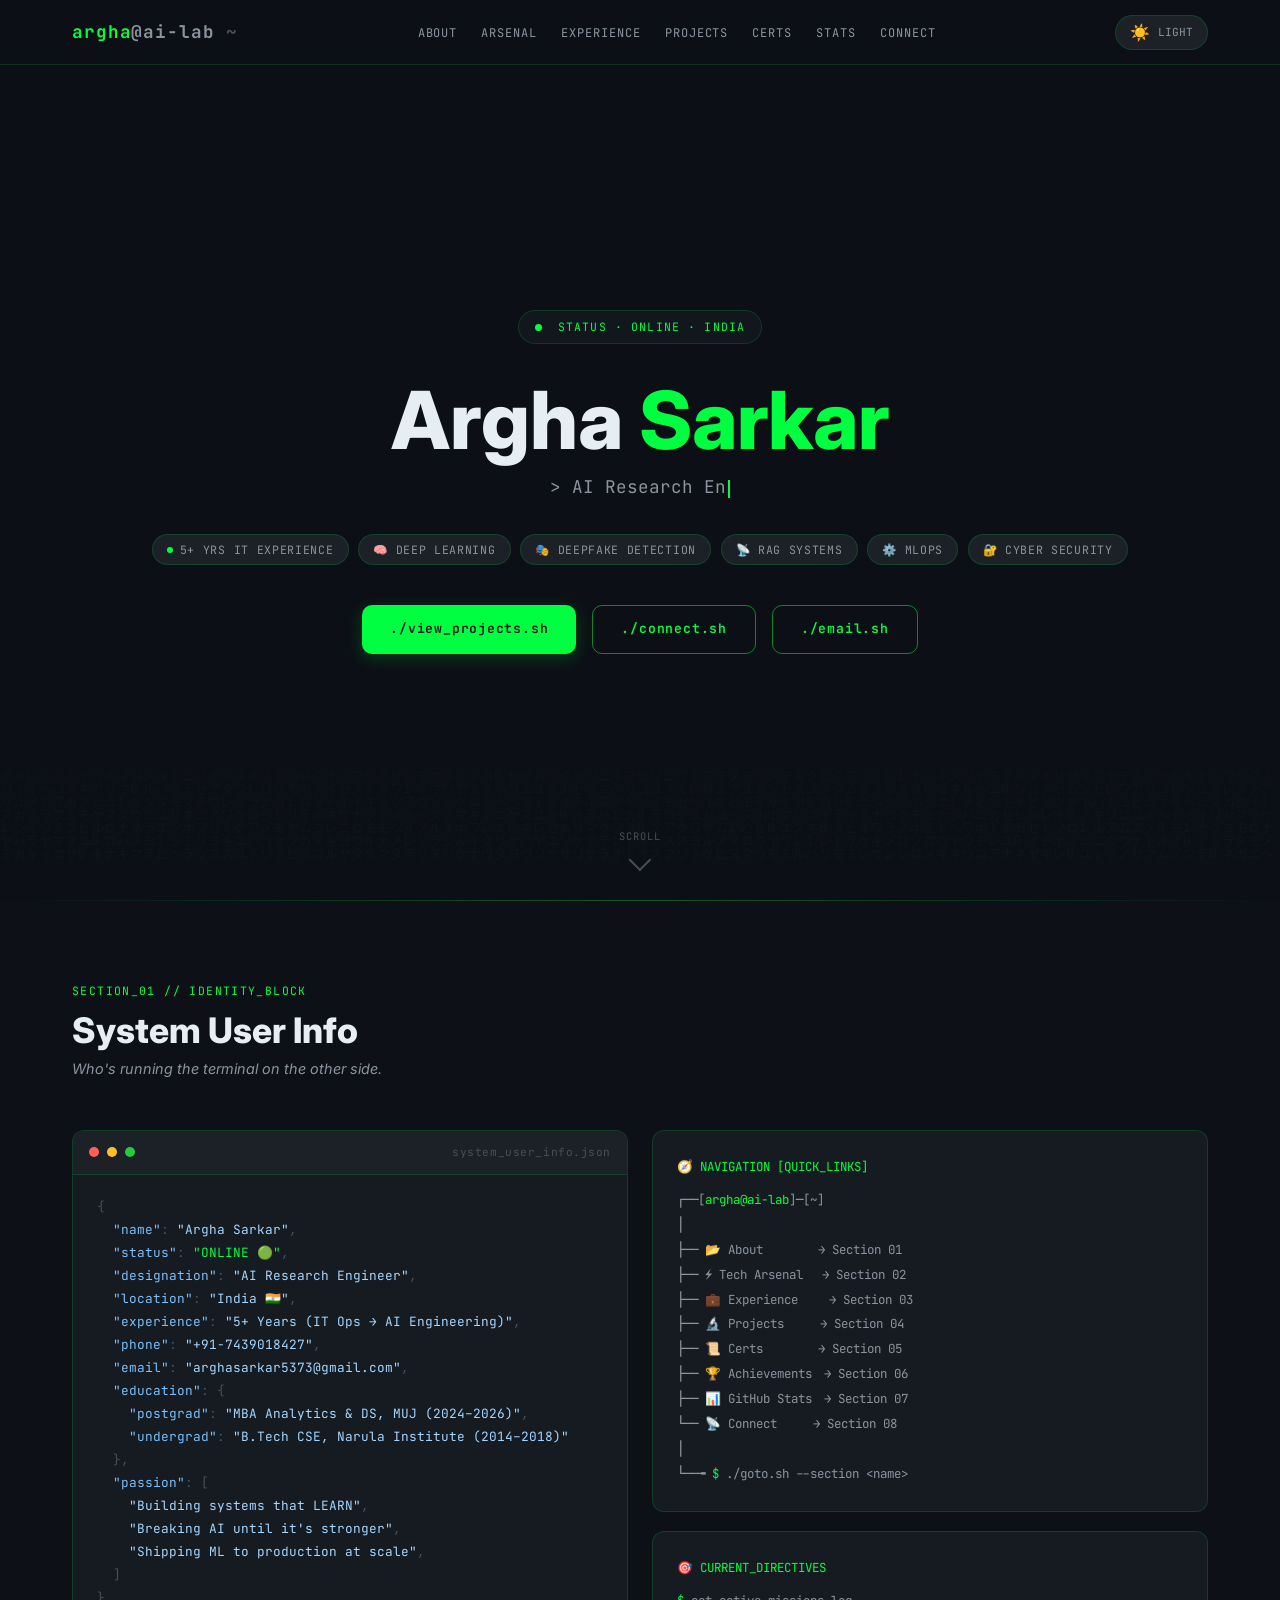
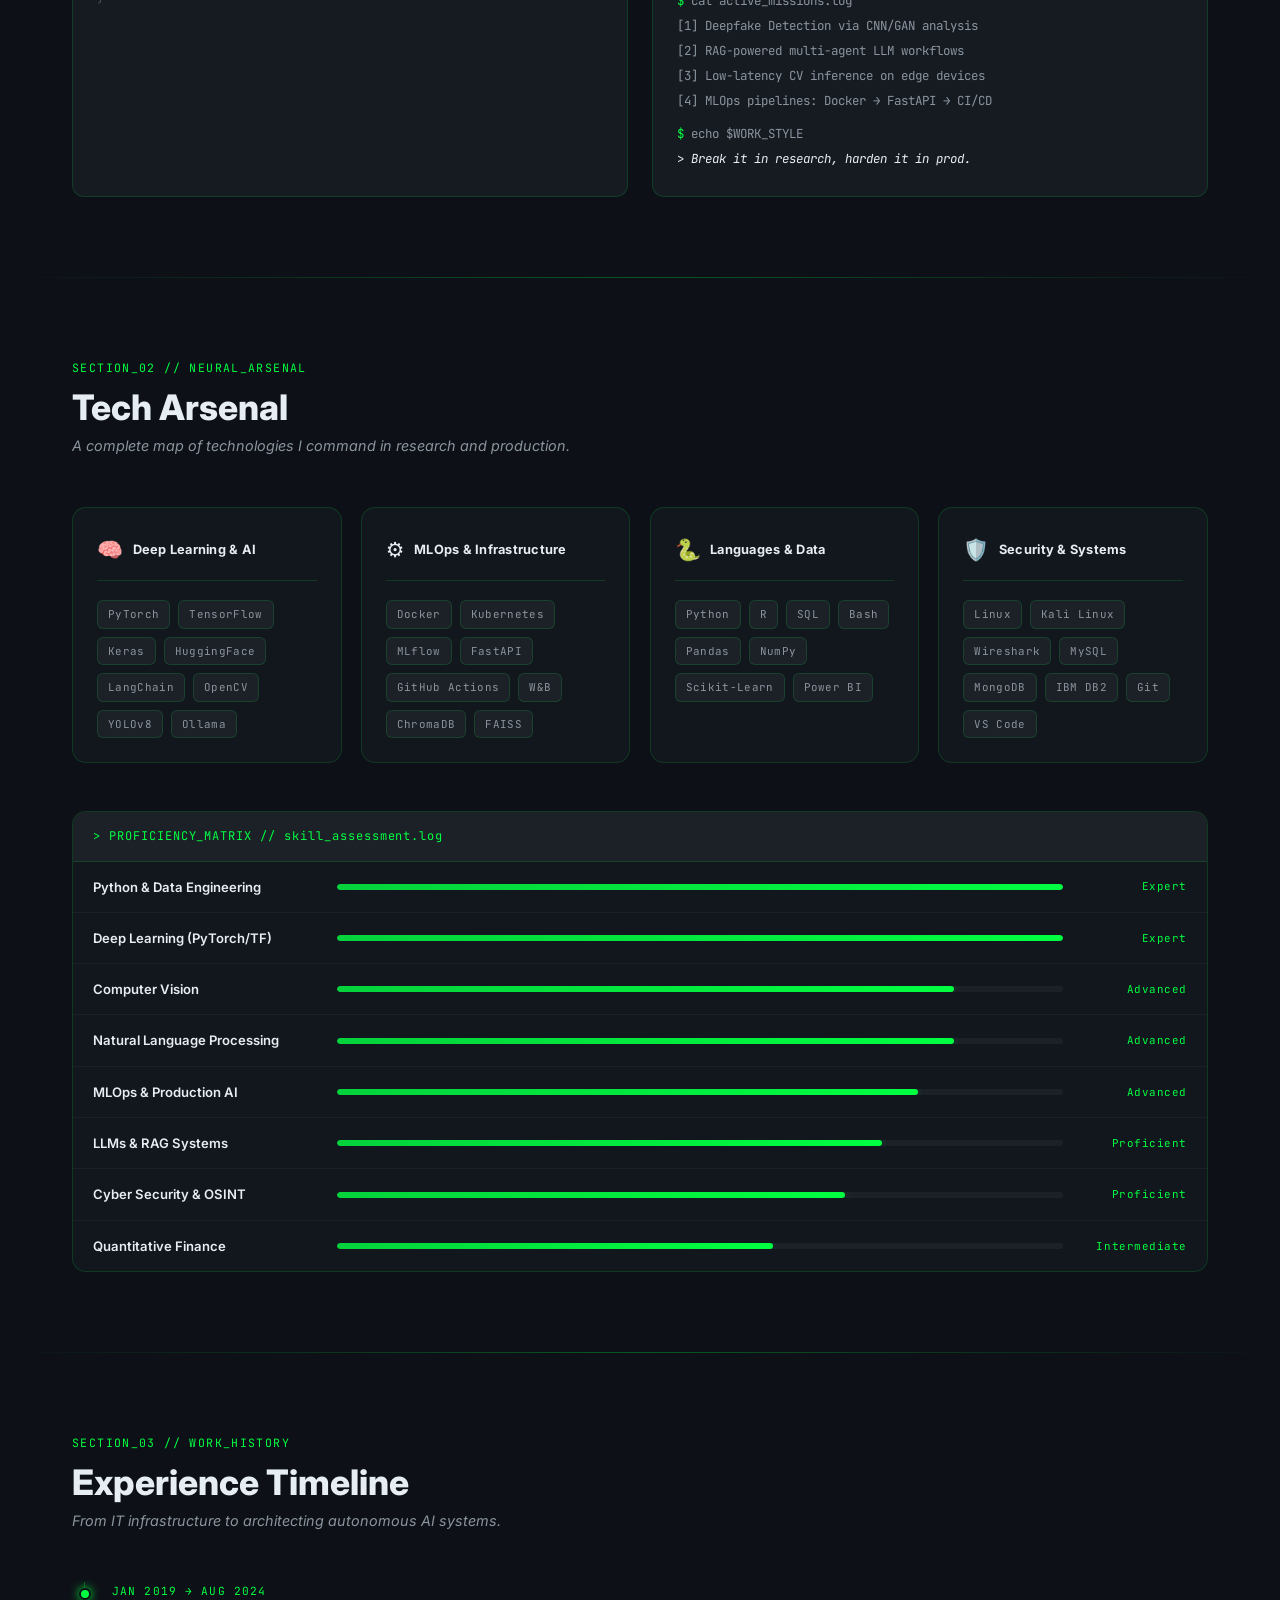
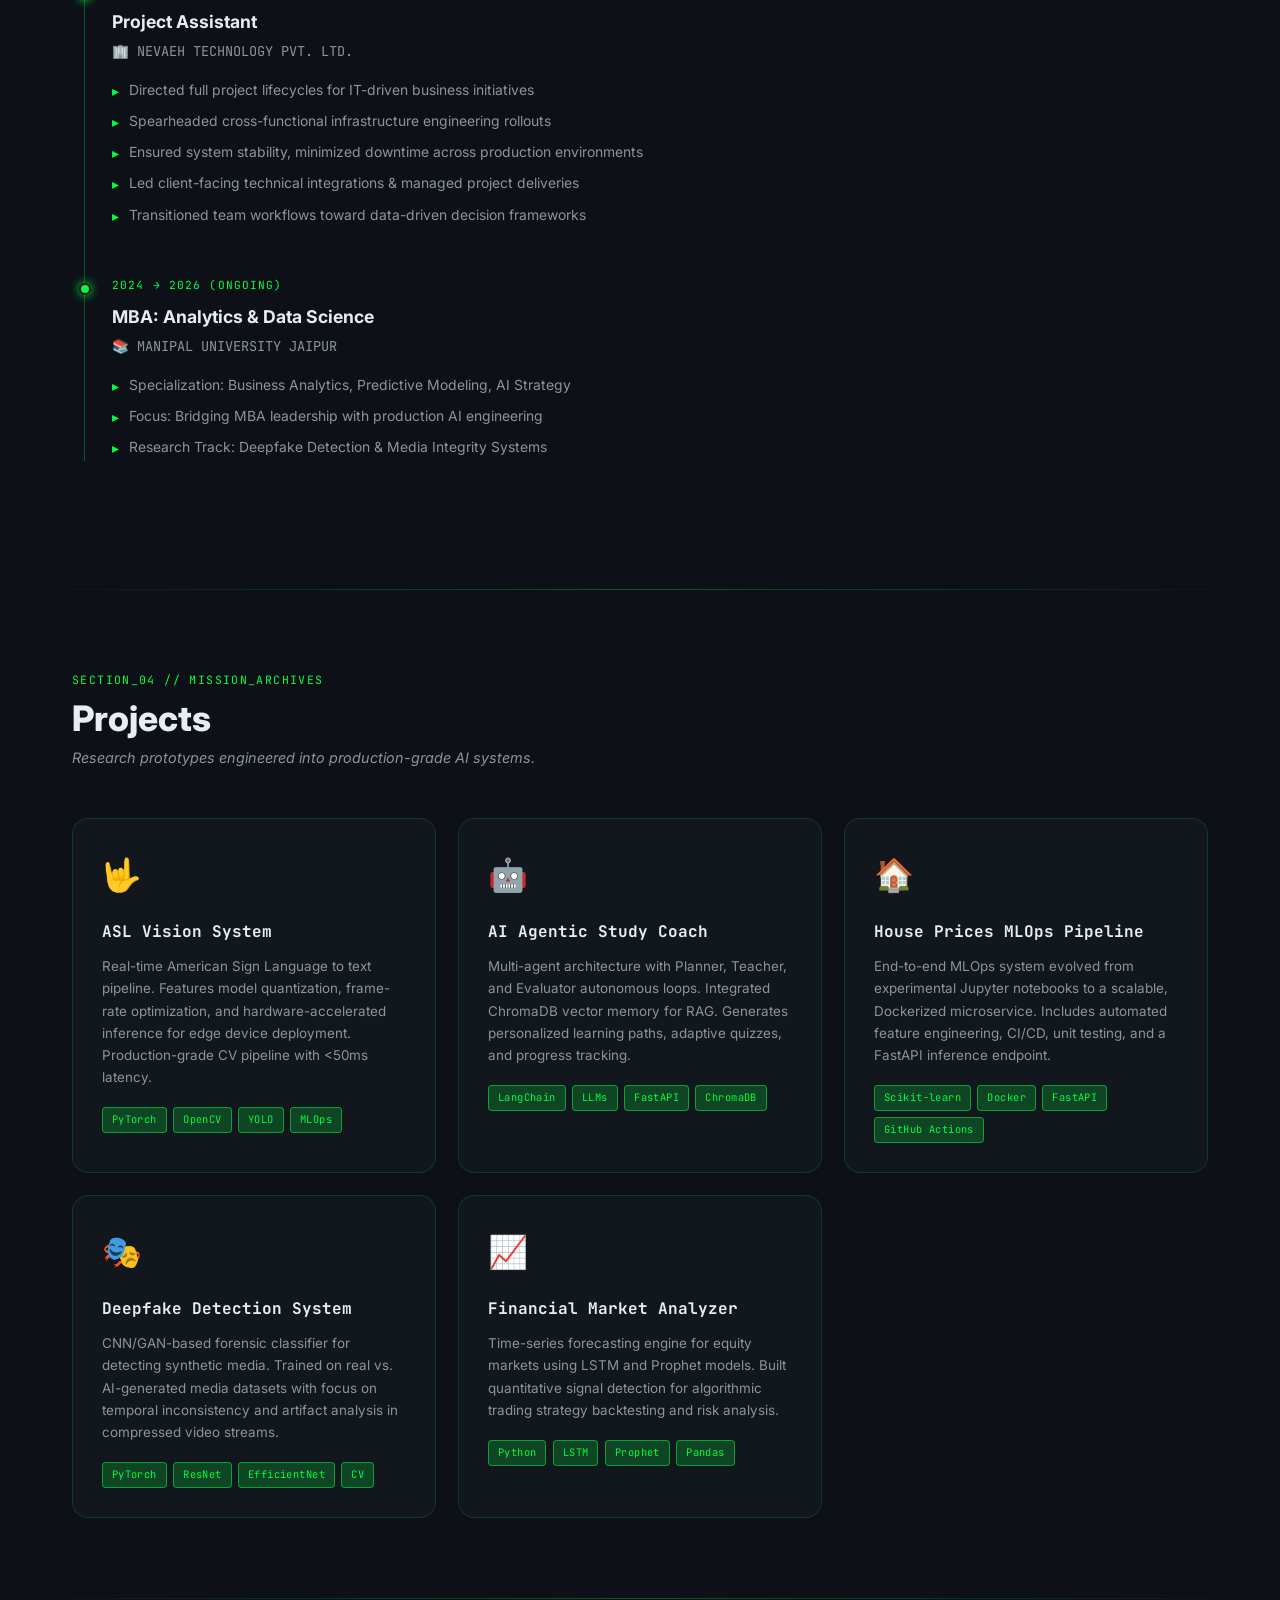
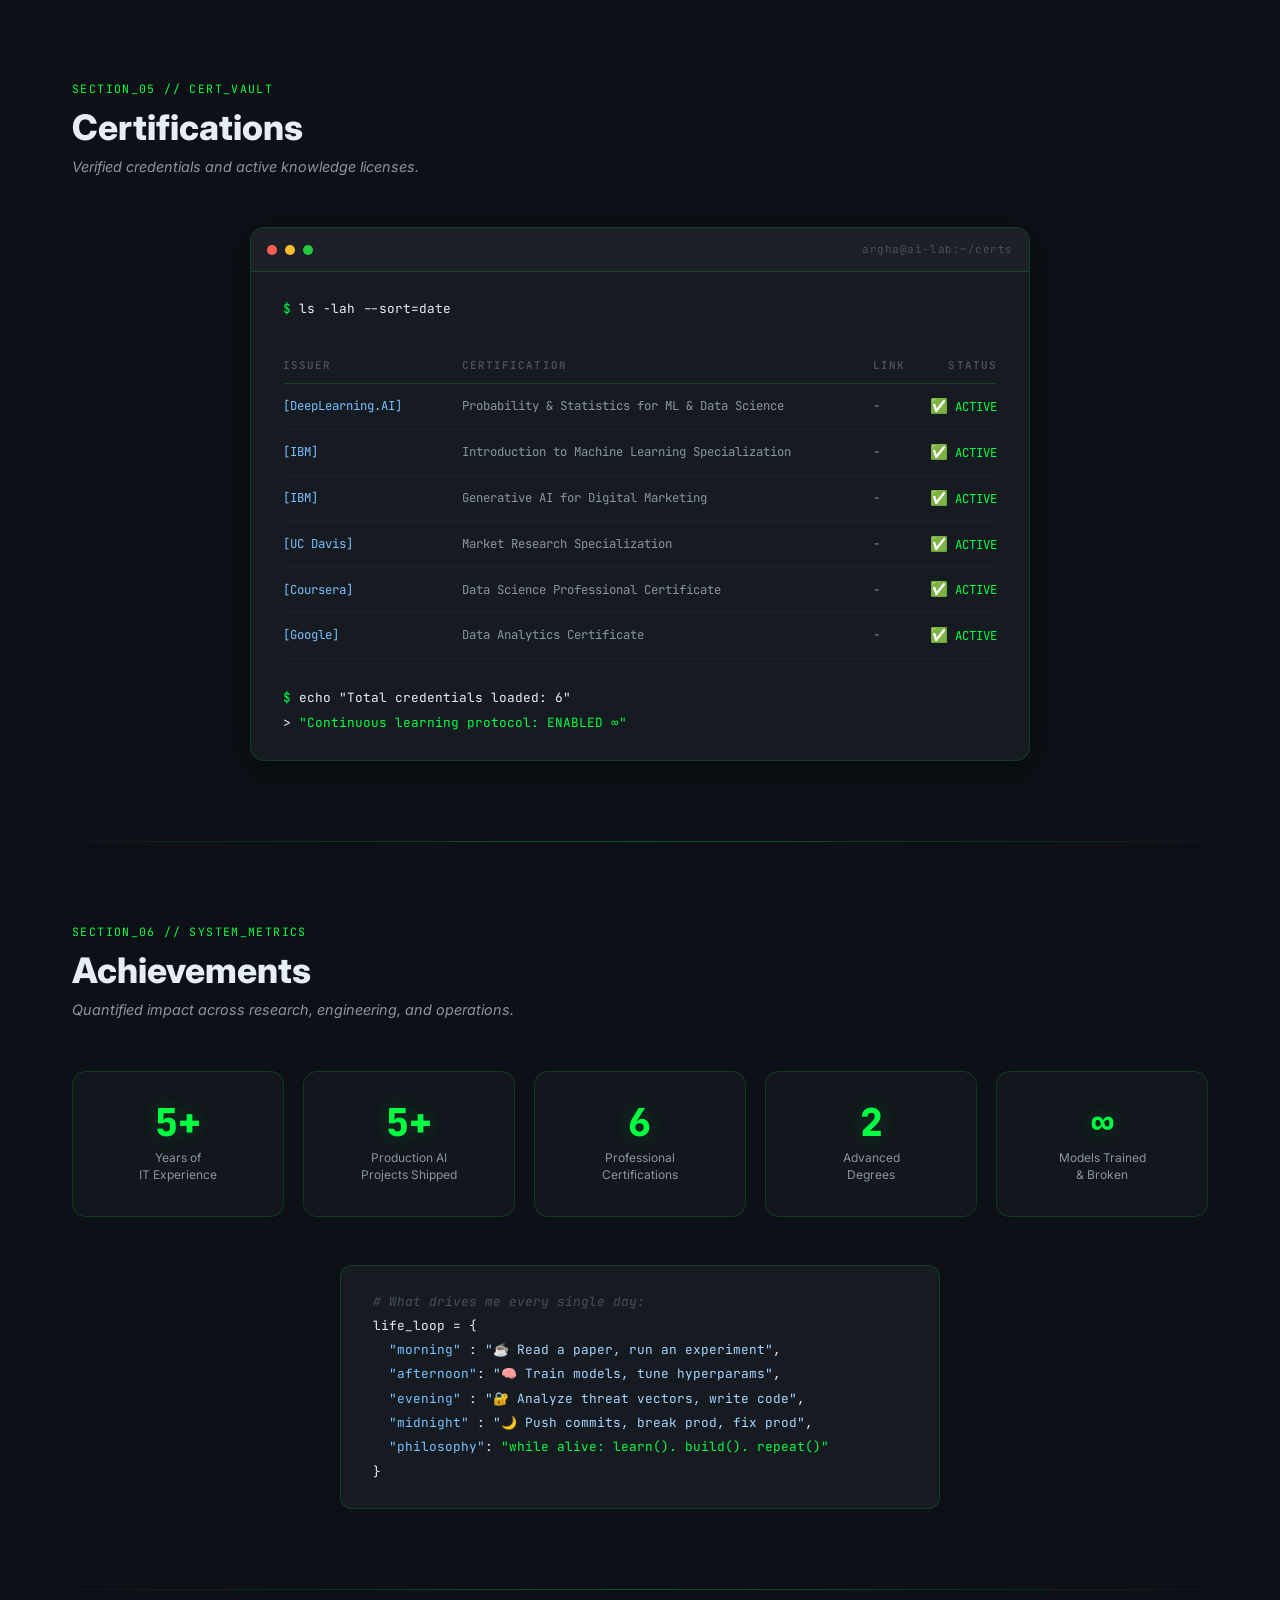
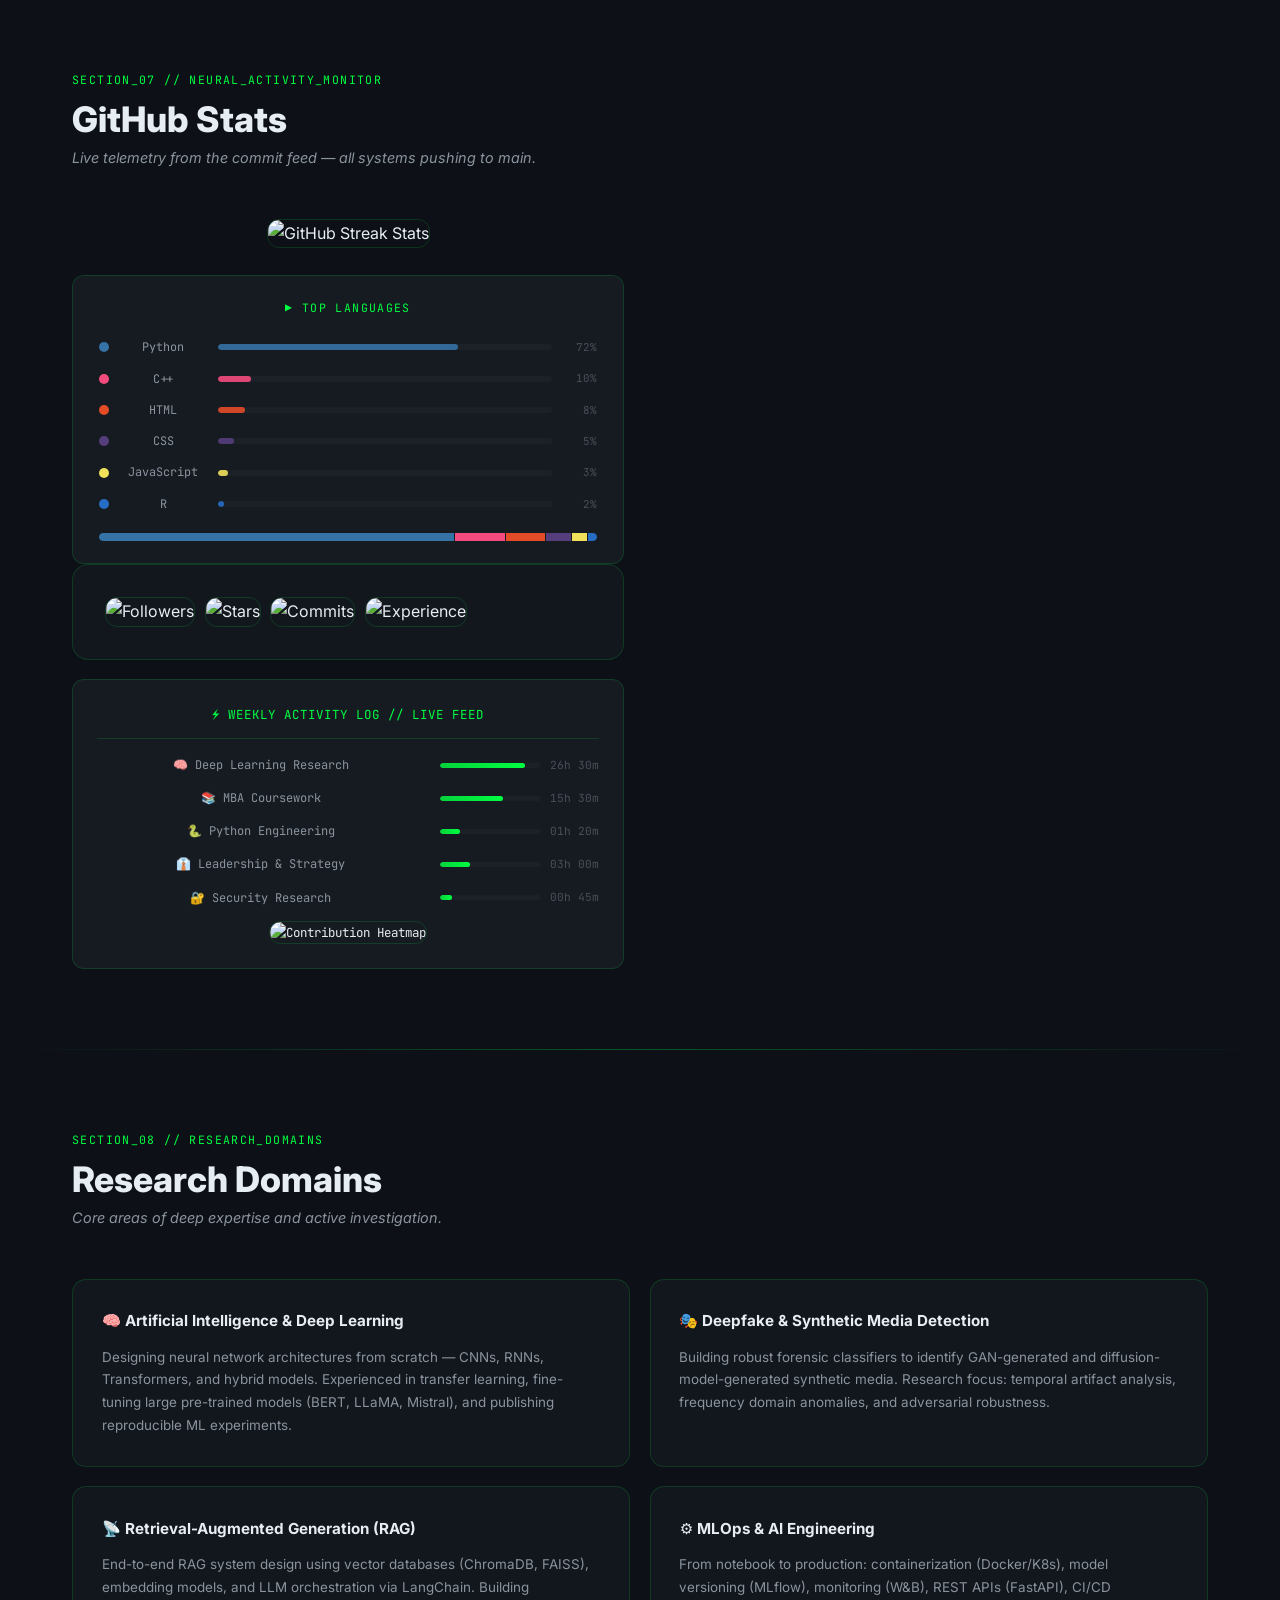
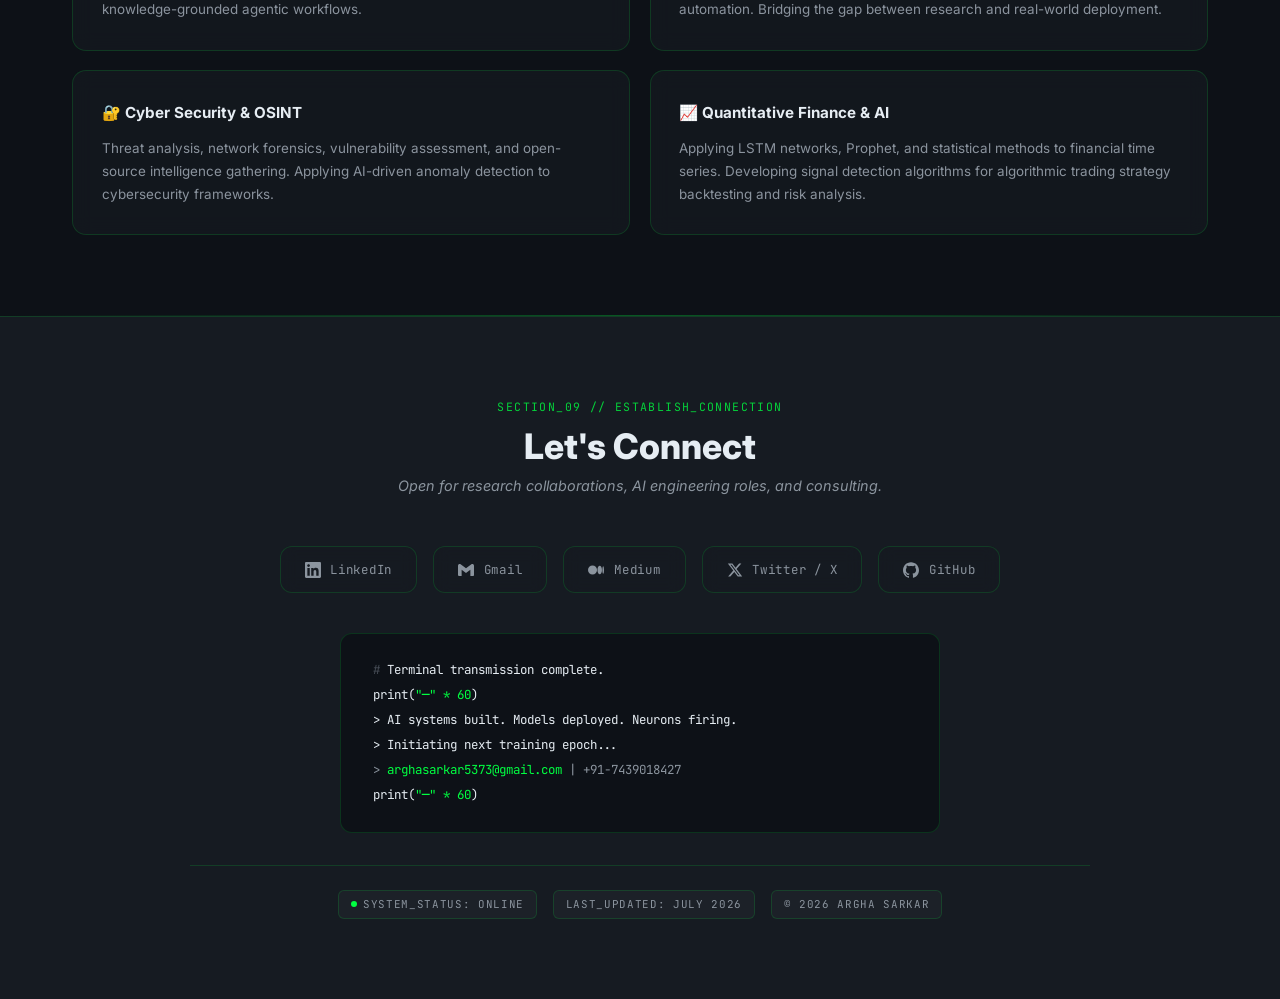
==== commit c66c3c88: "fix: make admin data fully dynamic in main page" ====
--- a/index.html
+++ b/index.html
@@ -75,7 +75,7 @@
 <section id="hero" class="hero">
   <div class="hero-badge">
     <span class="dot"></span>
-    STATUS&nbsp;·&nbsp;ONLINE&nbsp;·&nbsp;INDIA
+    <span id="hero-status-text">STATUS&nbsp;·&nbsp;ONLINE&nbsp;·&nbsp;INDIA</span>
   </div>
 
   <h1 class="hero-name">
@@ -130,19 +130,21 @@
         <span class="code-punc">{</span><br>
         &nbsp;&nbsp;<span class="code-key">"name"</span><span class="code-punc">: </span><span class="code-str">"Argha Sarkar"</span><span class="code-punc">,</span><br>
         &nbsp;&nbsp;<span class="code-key">"status"</span><span class="code-punc">: </span><span class="code-val">"ONLINE 🟢"</span><span class="code-punc">,</span><br>
-        &nbsp;&nbsp;<span class="code-key">"designation"</span><span class="code-punc">: </span><span class="code-str">"AI Research Engineer"</span><span class="code-punc">,</span><br>
-        &nbsp;&nbsp;<span class="code-key">"location"</span><span class="code-punc">: </span><span class="code-str">"India 🇮🇳"</span><span class="code-punc">,</span><br>
-        &nbsp;&nbsp;<span class="code-key">"experience"</span><span class="code-punc">: </span><span class="code-str">"5+ Years (IT Ops → AI Engineering)"</span><span class="code-punc">,</span><br>
-        &nbsp;&nbsp;<span class="code-key">"phone"</span><span class="code-punc">: </span><span class="code-str">"+91-7439018427"</span><span class="code-punc">,</span><br>
-        &nbsp;&nbsp;<span class="code-key">"email"</span><span class="code-punc">: </span><span class="code-str">"arghasarkar5373@gmail.com"</span><span class="code-punc">,</span><br>
+        &nbsp;&nbsp;<span class="code-key">"designation"</span><span class="code-punc">: </span><span class="code-str">"<span id="about-designation">AI Research Engineer</span>"</span><span class="code-punc">,</span><br>
+        &nbsp;&nbsp;<span class="code-key">"location"</span><span class="code-punc">: </span><span class="code-str">"<span id="about-location">India 🇮🇳</span>"</span><span class="code-punc">,</span><br>
+        &nbsp;&nbsp;<span class="code-key">"experience"</span><span class="code-punc">: </span><span class="code-str">"<span id="about-experience">5+ Years (IT Ops → AI Engineering)</span>"</span><span class="code-punc">,</span><br>
+        &nbsp;&nbsp;<span class="code-key">"phone"</span><span class="code-punc">: </span><span class="code-str">"<span id="about-phone">+91-7439018427</span>"</span><span class="code-punc">,</span><br>
+        &nbsp;&nbsp;<span class="code-key">"email"</span><span class="code-punc">: </span><span class="code-str">"<span id="about-email">arghasarkar5373@gmail.com</span>"</span><span class="code-punc">,</span><br>
         &nbsp;&nbsp;<span class="code-key">"education"</span><span class="code-punc">: {</span><br>
-        &nbsp;&nbsp;&nbsp;&nbsp;<span class="code-key">"postgrad"</span><span class="code-punc">: </span><span class="code-str">"MBA Analytics &amp; DS, MUJ (2024–2026)"</span><span class="code-punc">,</span><br>
-        &nbsp;&nbsp;&nbsp;&nbsp;<span class="code-key">"undergrad"</span><span class="code-punc">: </span><span class="code-str">"B.Tech CSE, Narula Institute (2014–2018)"</span><br>
+        &nbsp;&nbsp;&nbsp;&nbsp;<span class="code-key">"postgrad"</span><span class="code-punc">: </span><span class="code-str">"<span id="about-postgrad">MBA Analytics &amp; DS, MUJ (2024–2026)</span>"</span><span class="code-punc">,</span><br>
+        &nbsp;&nbsp;&nbsp;&nbsp;<span class="code-key">"undergrad"</span><span class="code-punc">: </span><span class="code-str">"<span id="about-undergrad">B.Tech CSE, Narula Institute (2014–2018)</span>"</span><br>
         &nbsp;&nbsp;<span class="code-punc">},</span><br>
         &nbsp;&nbsp;<span class="code-key">"passion"</span><span class="code-punc">: [</span><br>
+        <span id="about-passions">
         &nbsp;&nbsp;&nbsp;&nbsp;<span class="code-str">"Building systems that LEARN"</span><span class="code-punc">,</span><br>
         &nbsp;&nbsp;&nbsp;&nbsp;<span class="code-str">"Breaking AI until it's stronger"</span><span class="code-punc">,</span><br>
         &nbsp;&nbsp;&nbsp;&nbsp;<span class="code-str">"Shipping ML to production at scale"</span><br>
+        </span>
         &nbsp;&nbsp;<span class="code-punc">]</span><br>
         <span class="code-punc">}</span>
       </div>
@@ -169,12 +171,14 @@
       <div class="nav-tree reveal reveal-delay-3">
         <div style="color:var(--accent);margin-bottom:0.5rem;">🎯 CURRENT_DIRECTIVES</div>
         <div><span class="prompt">$</span> cat active_missions.log</div>
+        <div id="about-directives">
         <div>[1] Deepfake Detection via CNN/GAN analysis</div>
         <div>[2] RAG-powered multi-agent LLM workflows</div>
         <div>[3] Low-latency CV inference on edge devices</div>
         <div>[4] MLOps pipelines: Docker → FastAPI → CI/CD</div>
+        </div>
         <div style="margin-top:0.5rem;"><span class="prompt">$</span> echo $WORK_STYLE</div>
-        <div style="color:var(--text-primary);">&gt; <em>"Break it in research, harden it in prod."</em></div>
+        <div style="color:var(--text-primary);">&gt; <em id="about-workstyle">"Break it in research, harden it in prod."</em></div>
       </div>
     </div>
   </div>
@@ -190,7 +194,7 @@
   <h2 class="section-title reveal">Tech Arsenal</h2>
   <p class="section-sub reveal">A complete map of technologies I command in research and production.</p>
 
-  <div class="tech-grid">
+  <div class="tech-grid" id="arsenal-categories">
     <!-- Deep Learning -->
     <div class="tech-card reveal reveal-delay-1">
       <div class="tech-card-header">
@@ -265,7 +269,7 @@
   </div>
 
   <!-- Proficiency Matrix -->
-  <div class="proficiency-table reveal" style="margin-top:3rem;">
+  <div class="proficiency-table reveal" id="arsenal-proficiency" style="margin-top:3rem;">
     <div class="prof-header">
       &gt; PROFICIENCY_MATRIX // skill_assessment.log
     </div>
@@ -533,7 +537,7 @@
   </div>
 
   <!-- Daily Rhythm -->
-  <div class="rhythm-block reveal">
+  <div class="rhythm-block reveal" id="rhythm-container">
     <div class="rhythm-comment"># What drives me every single day:</div>
     life_loop = {<br>
     &nbsp;&nbsp;<span class="rhythm-key">"morning"</span>  : <span class="rhythm-val">"☕ Read a paper, run an experiment"</span>,<br>
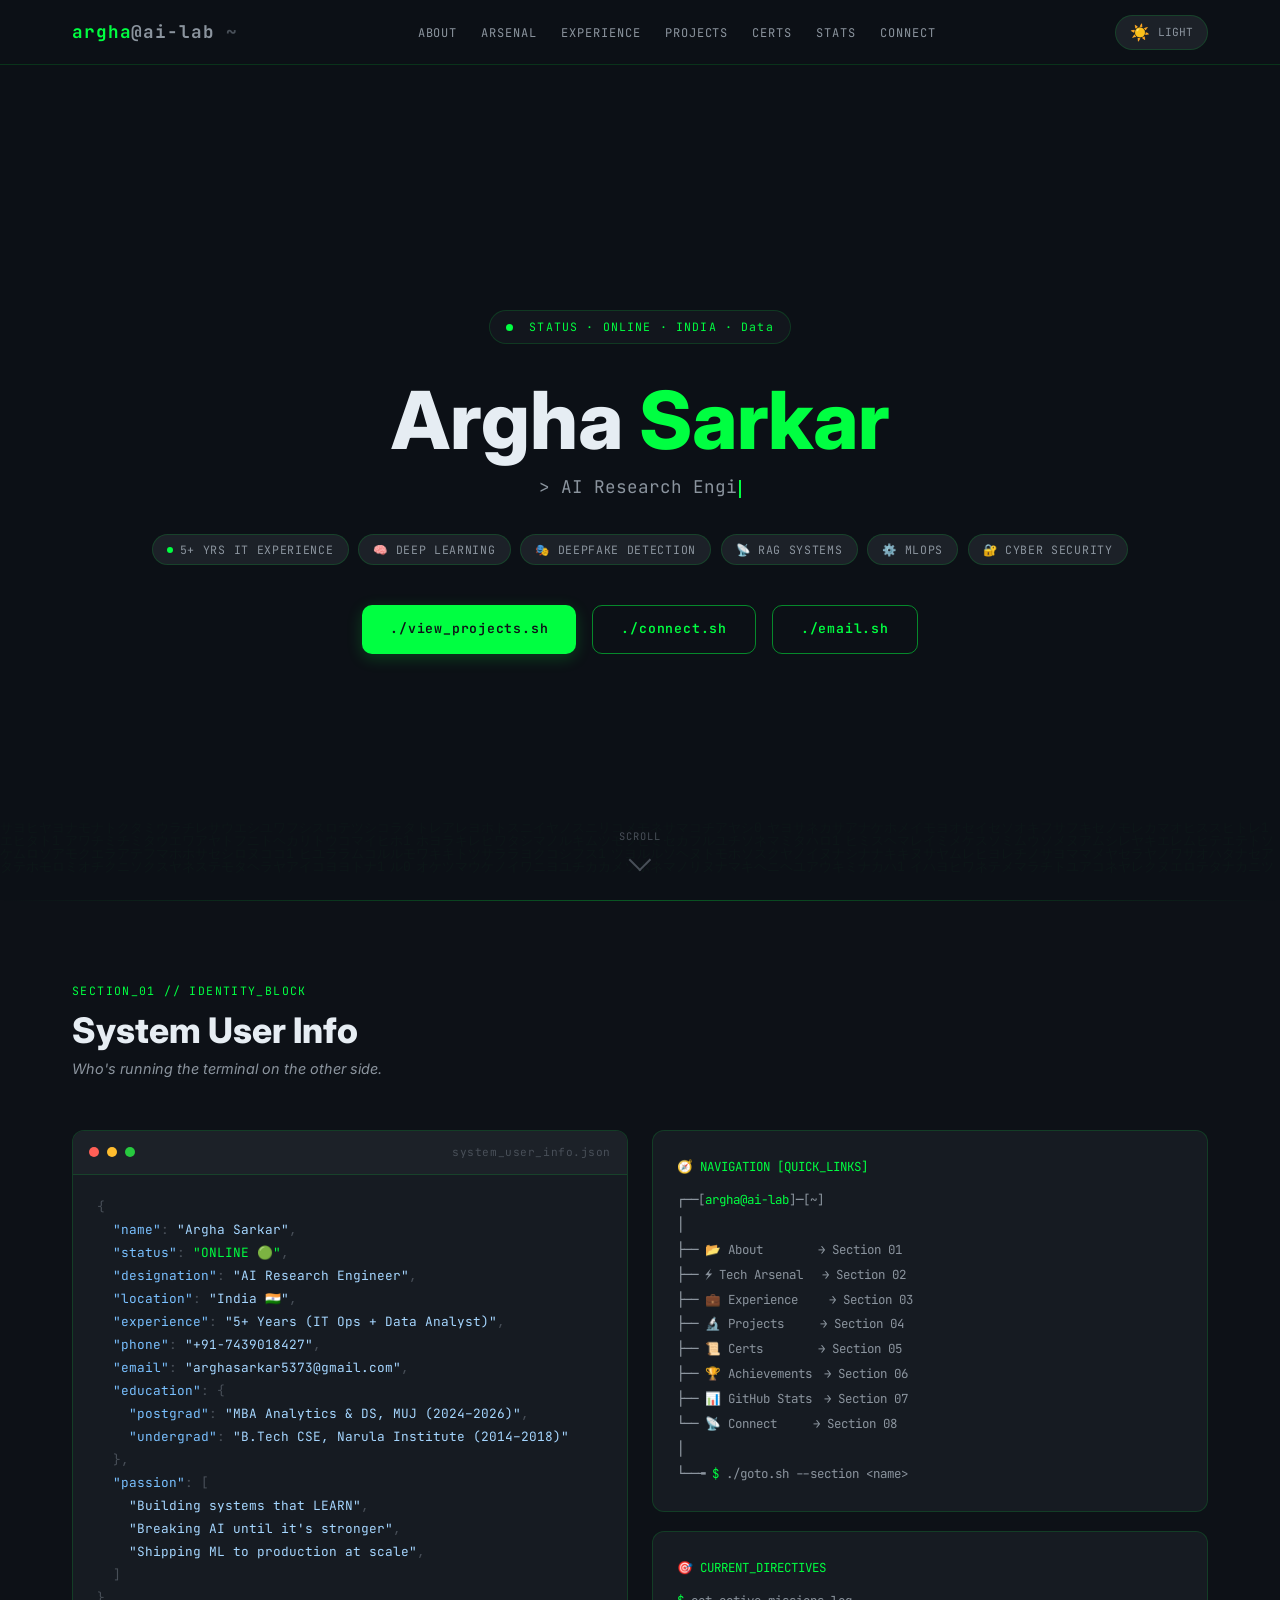
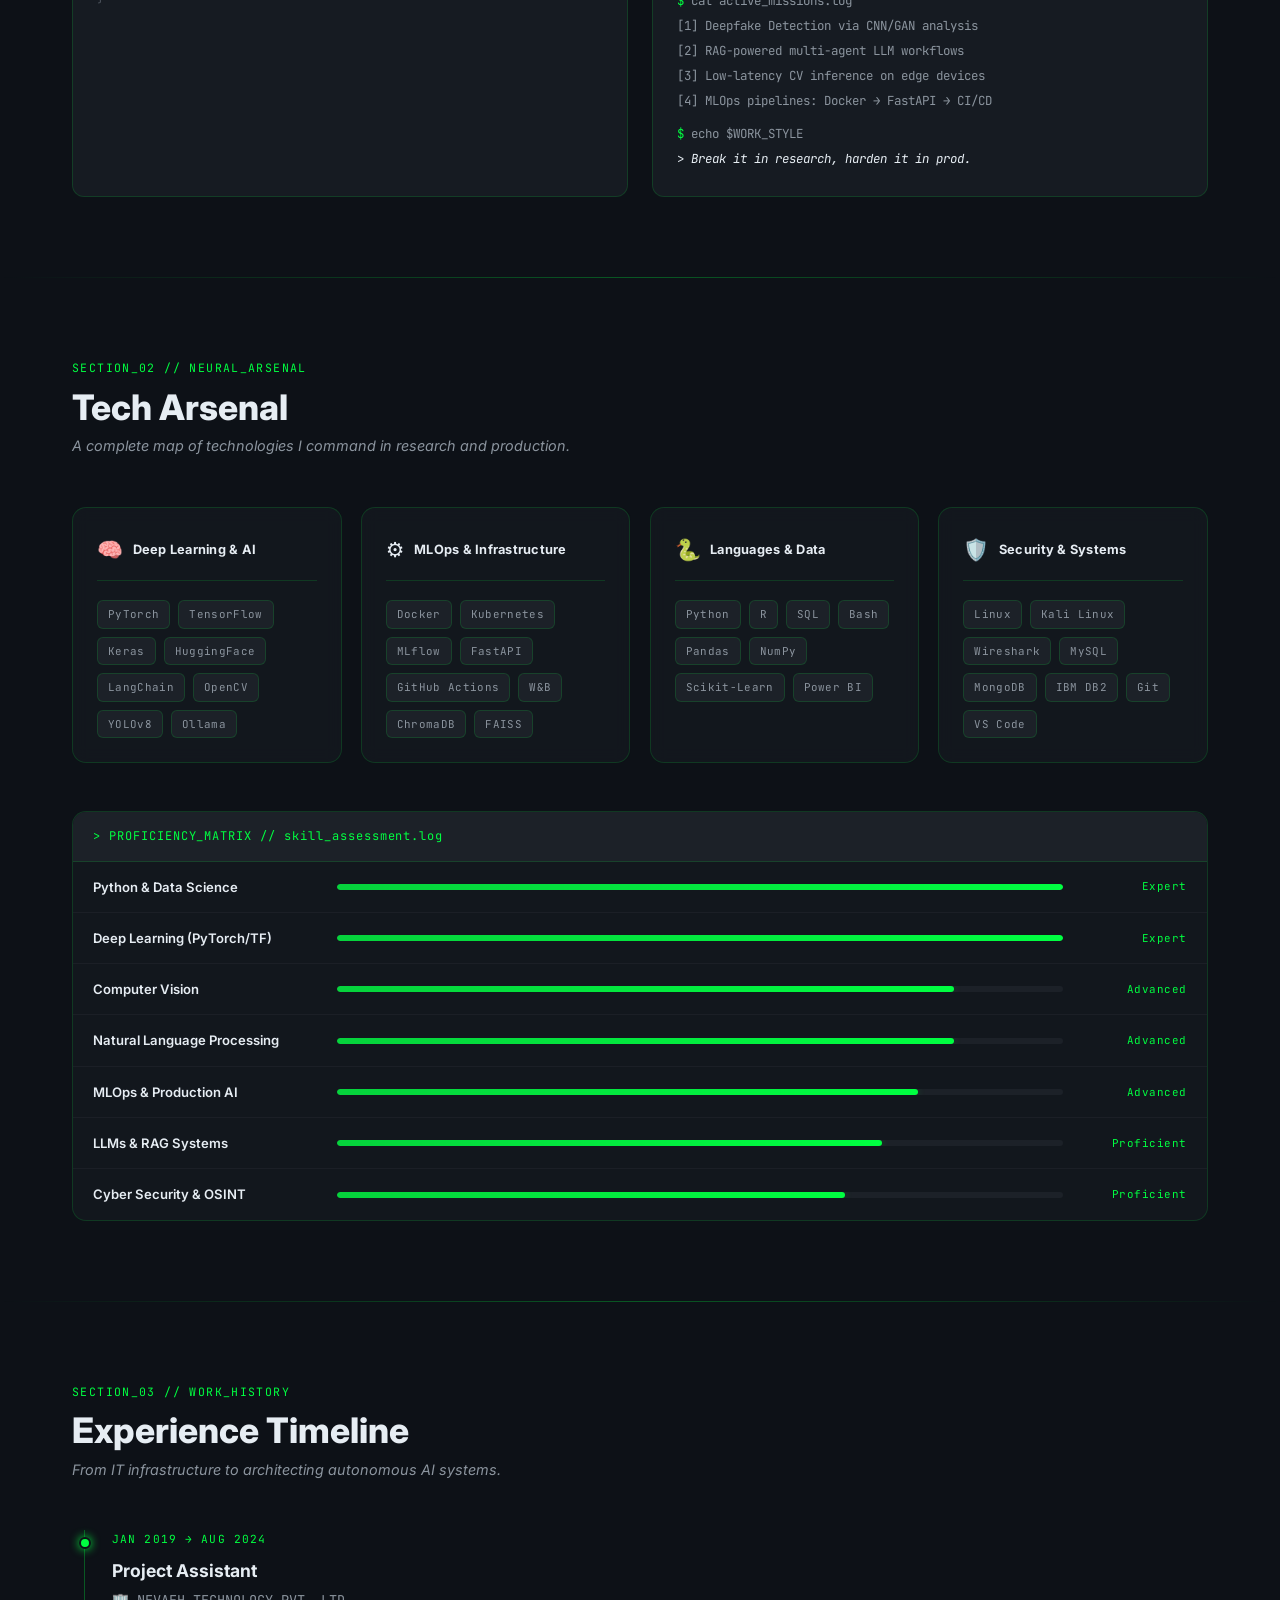
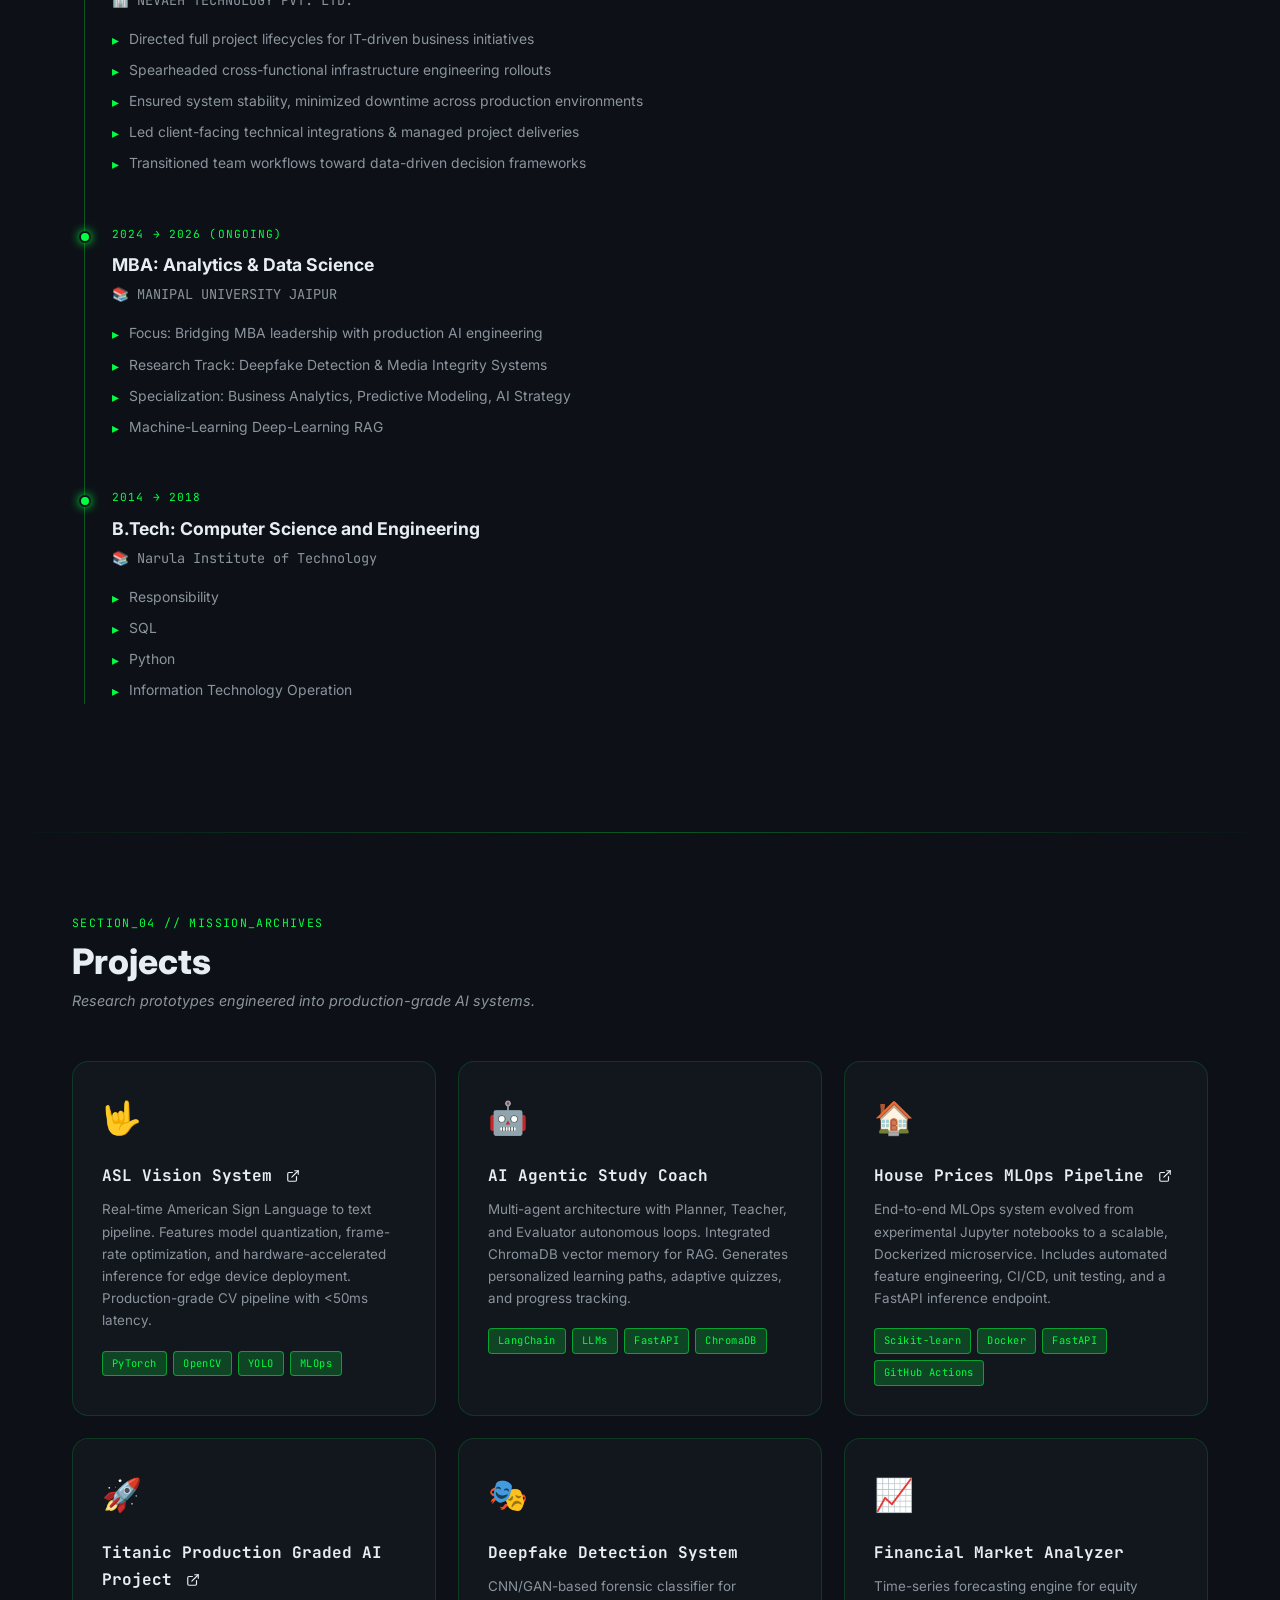
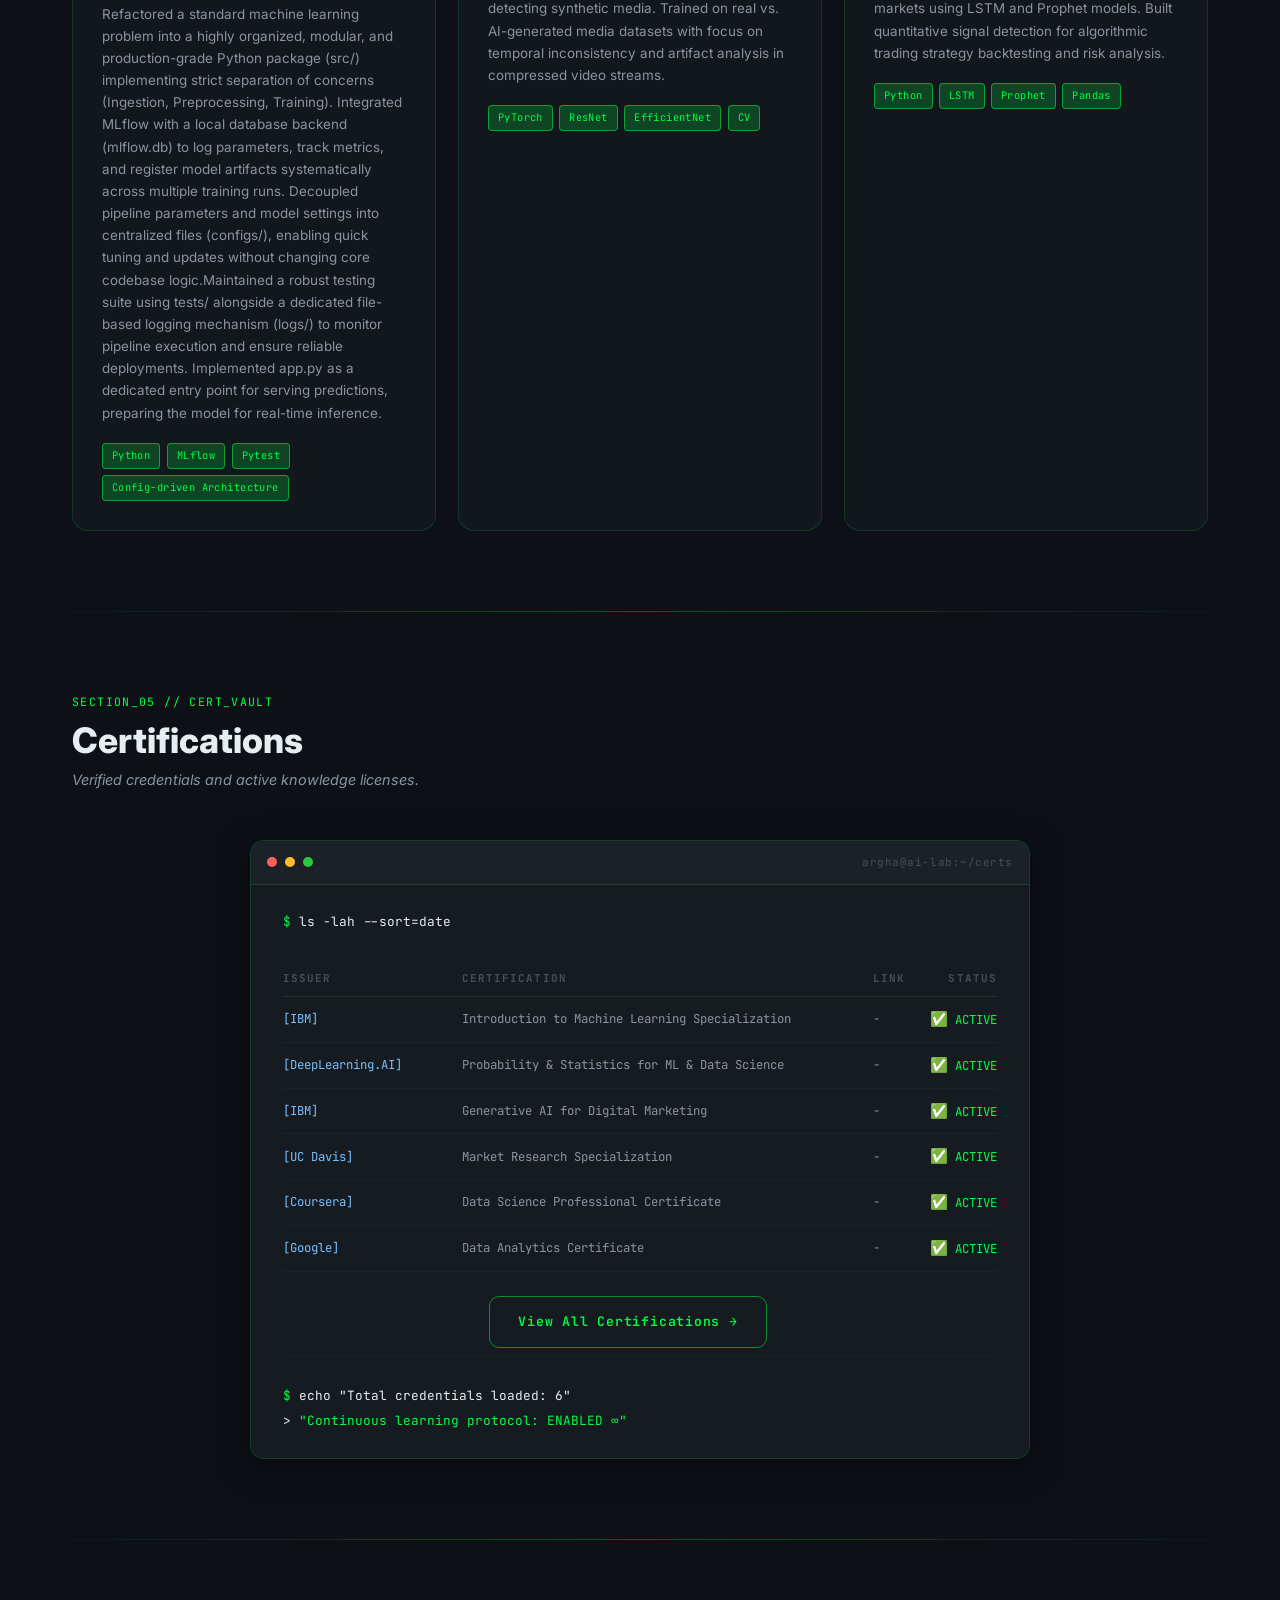
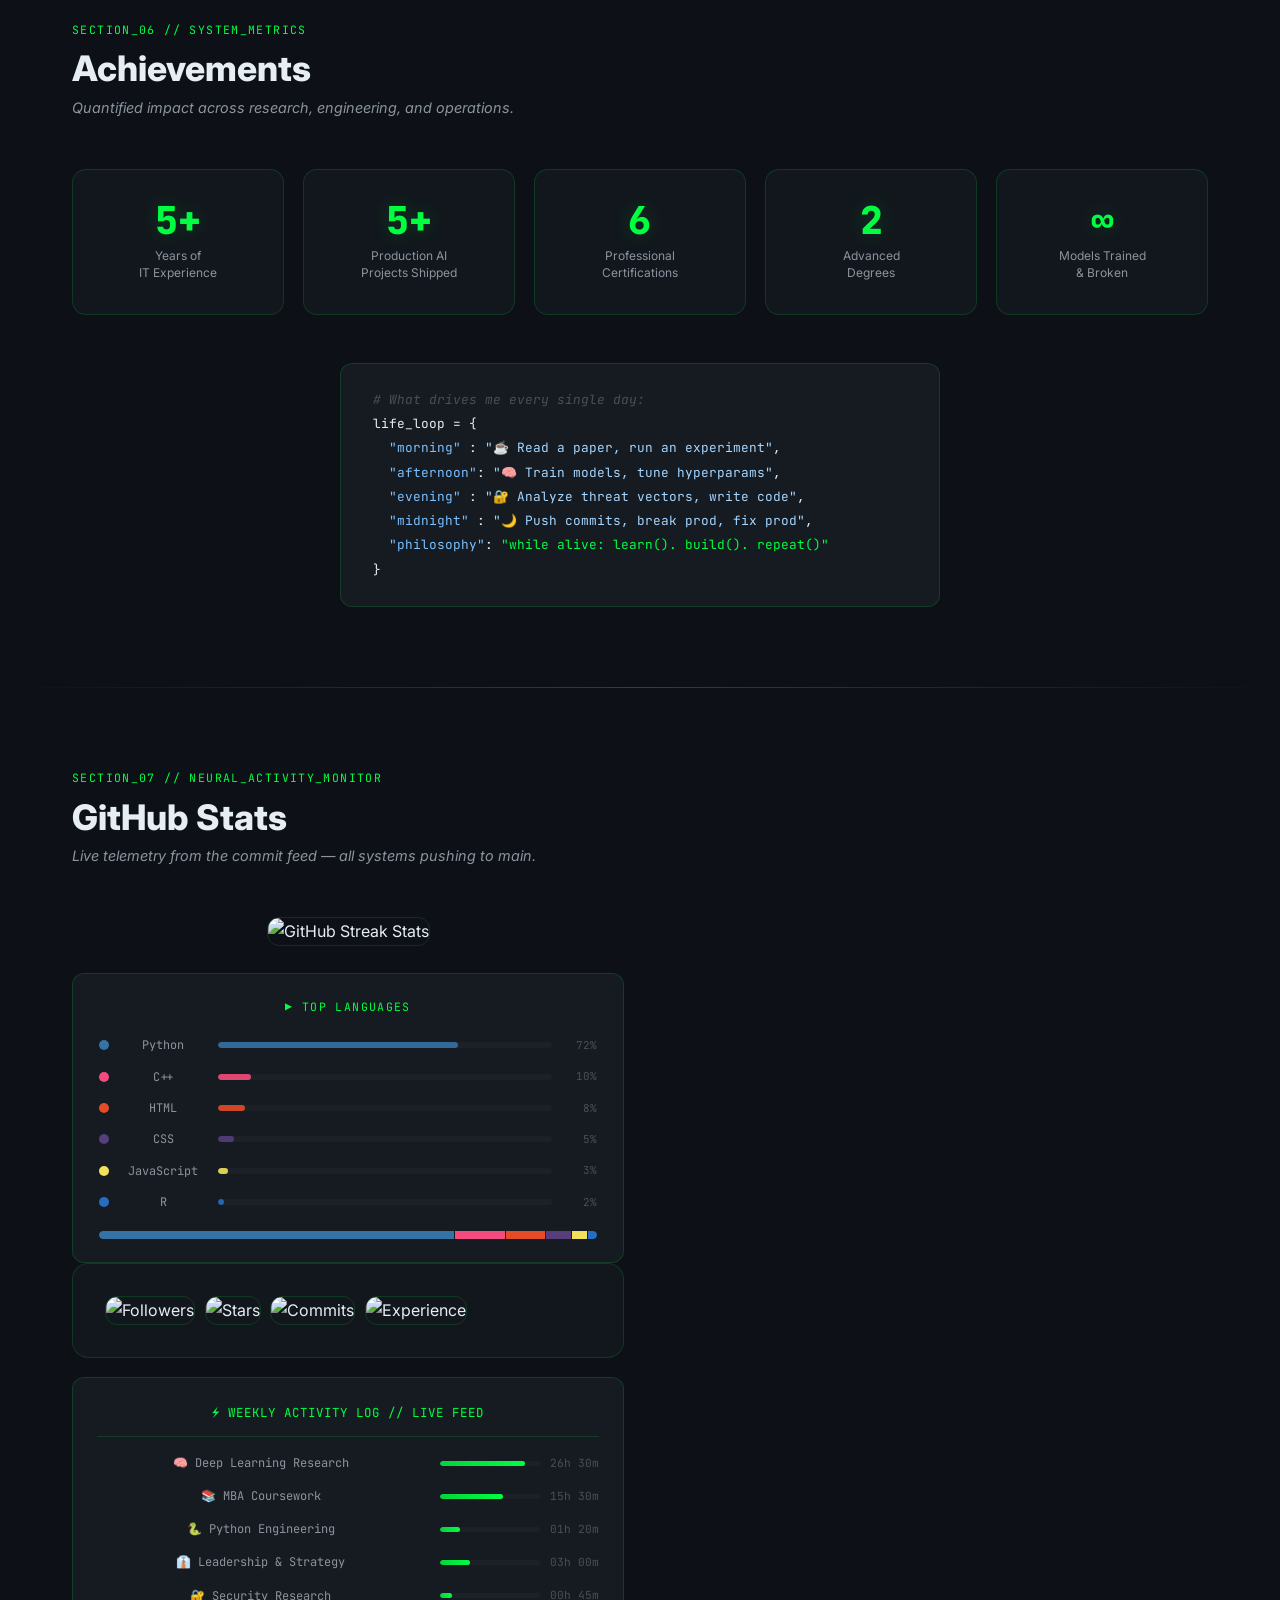
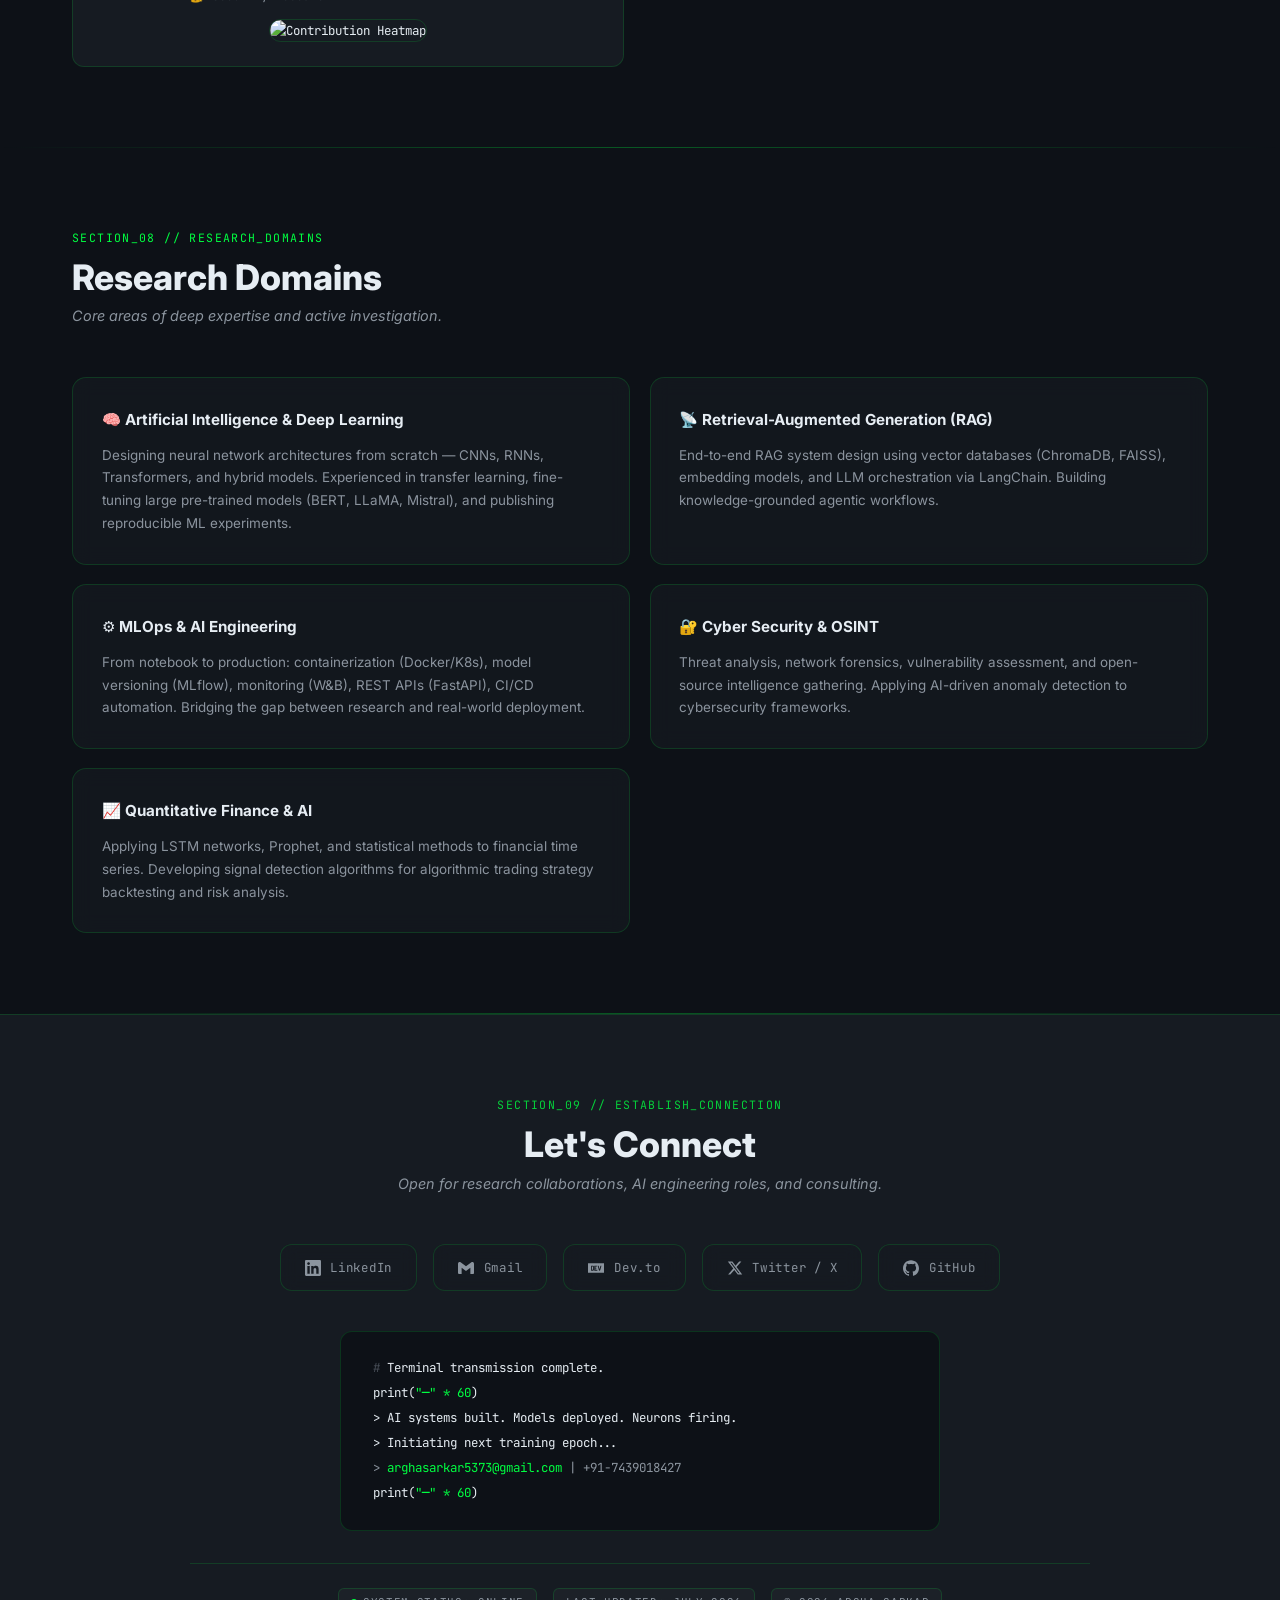
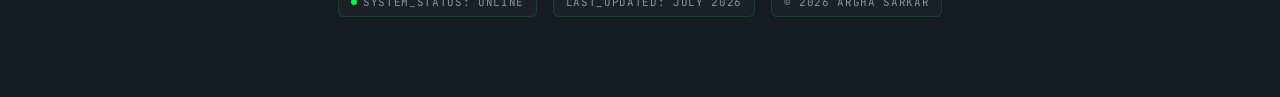
==== commit ba2a2612: "update dev.to url to correct username" ====
--- a/index.html
+++ b/index.html
@@ -751,10 +751,10 @@
         <svg viewBox="0 0 24 24" aria-hidden="true"><path d="M24 5.457v13.909c0 .904-.732 1.636-1.636 1.636h-3.819V11.73L12 16.64l-6.545-4.91v9.273H1.636A1.636 1.636 0 0 1 0 19.366V5.457c0-2.023 2.309-3.178 3.927-1.964L5.455 4.64 12 9.548l6.545-4.91 1.528-1.145C21.69 2.28 24 3.434 24 5.457z"/></svg>
         Gmail
       </a>
-      <!-- Medium -->
-      <a href="https://medium.com/@arghasarkar5373/" target="_blank" rel="noopener" class="social-btn" id="link-medium">
-        <svg viewBox="0 0 24 24" aria-hidden="true"><path d="M13.54 12a6.8 6.8 0 01-6.77 6.82A6.8 6.8 0 010 12a6.8 6.8 0 016.77-6.82A6.8 6.8 0 0113.54 12zM20.96 12c0 3.54-1.51 6.42-3.38 6.42-1.87 0-3.39-2.88-3.39-6.42s1.52-6.42 3.39-6.42 3.38 2.88 3.38 6.42M24 12c0 3.17-.53 5.75-1.19 5.75-.66 0-1.19-2.58-1.19-5.75s.53-5.75 1.19-5.75C23.47 6.25 24 8.83 24 12z"/></svg>
-        Medium
+      <!-- Dev.to -->
+      <a href="https://dev.to/argha_sarkar" target="_blank" rel="noopener" class="social-btn" id="link-devto">
+        <svg viewBox="0 0 24 24" aria-hidden="true"><path d="M7.42 10.05c-.18-.16-.46-.23-.84-.23H6l.02 2.44.04 2.45.56-.02c.41 0 .63-.07.83-.26.24-.24.26-.36.26-2.2 0-1.91-.02-1.96-.29-2.18zM0 4.94v14.12h24V4.94H0zM8.56 15.3c-.44.58-1.06.77-2.53.77H4.71V8.53h1.4c1.67 0 2.16.18 2.6.9.27.43.29.6.32 2.57.05 2.23-.02 2.73-.47 3.3zm5.09-5.47h-2.47v1.77h1.52v1.28l-1.52.01v1.76h2.84v1.5H9.42V8.53h4.23v1.3zm4.68 5.45c-.17.43-.64.79-1 .79-.18 0-.45-.15-.67-.39-.32-.32-.45-.63-.82-2.08l-.9-3.39-.45-1.67h.76c.4 0 .75.02.75.05 0 .06 1.16 4.54 1.26 4.83.04.15.32-.7.73-2.3l.66-2.52.74-.04c.4-.02.73 0 .73.04 0 .14-1.67 6.38-1.8 6.68z"/></svg>
+        Dev.to
       </a>
       <!-- Twitter/X -->
       <a href="https://twitter.com/arghasa64623109" target="_blank" rel="noopener" class="social-btn" id="link-twitter">
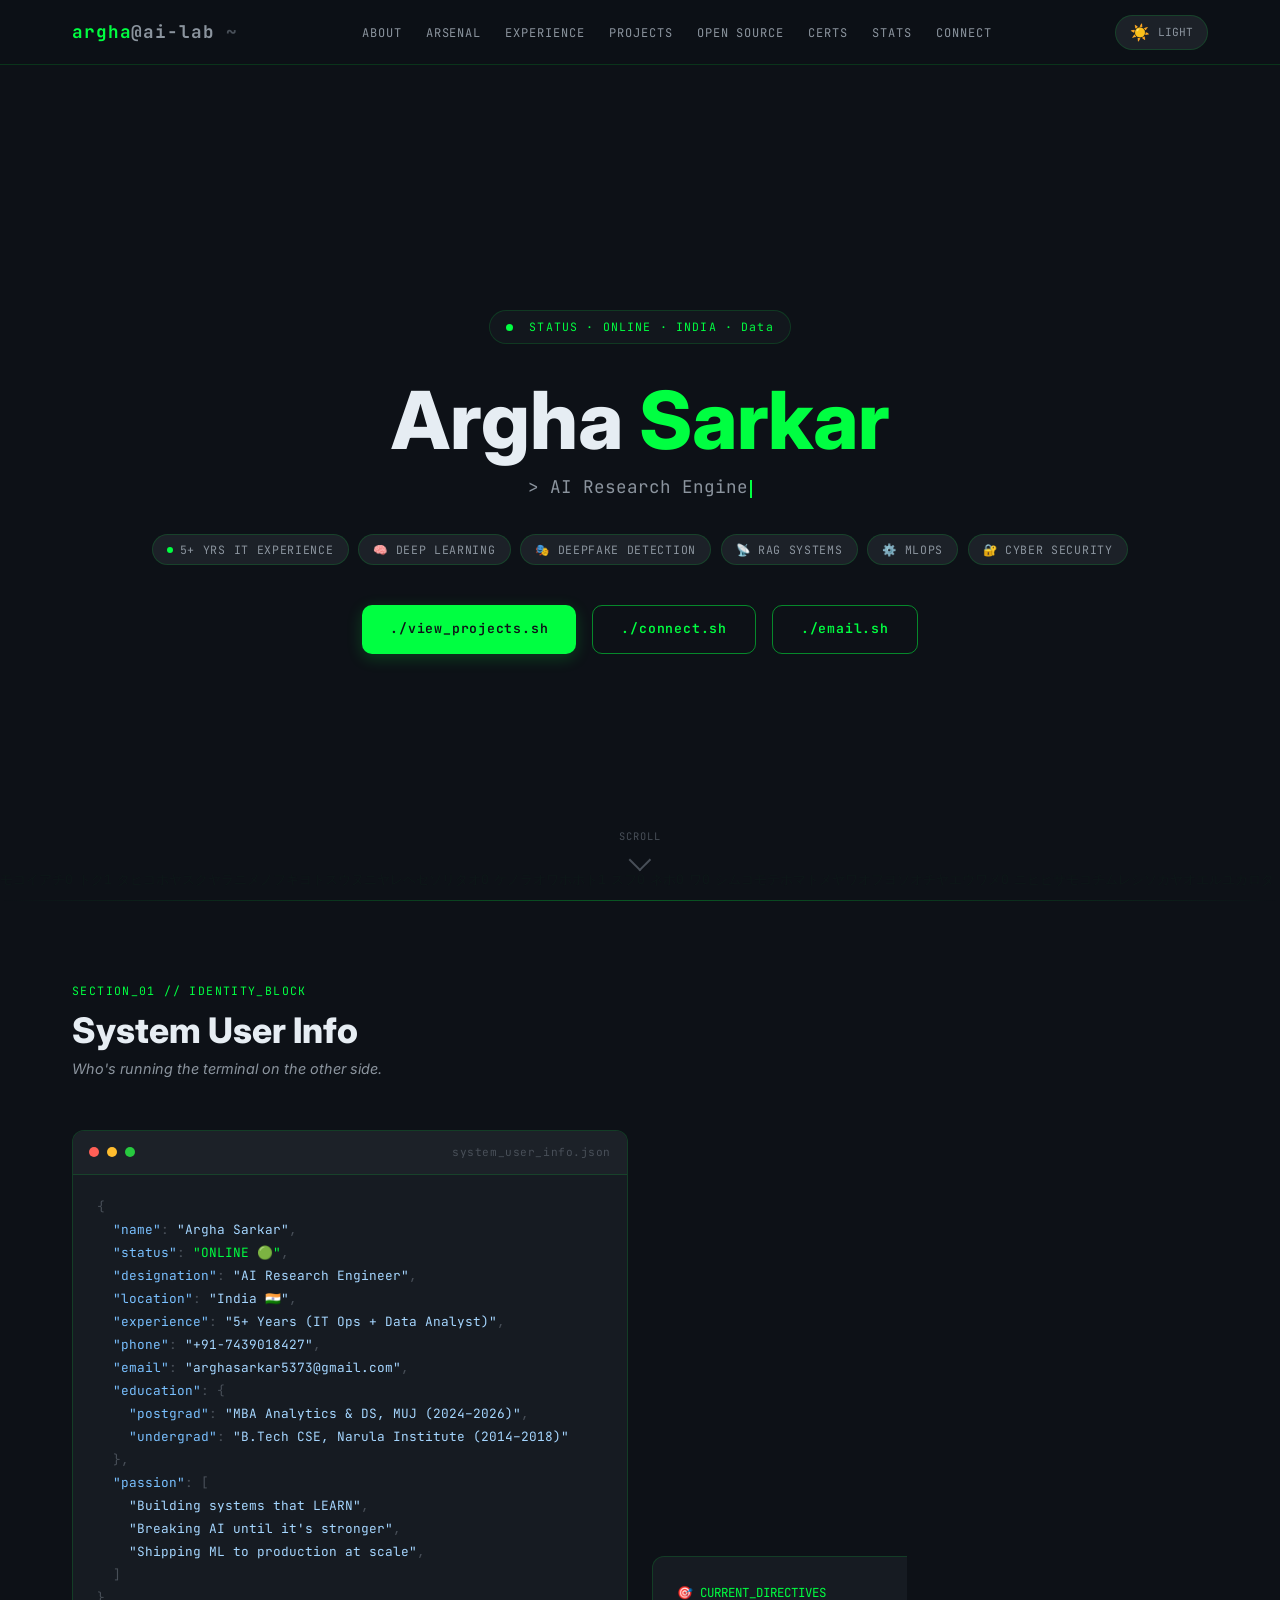
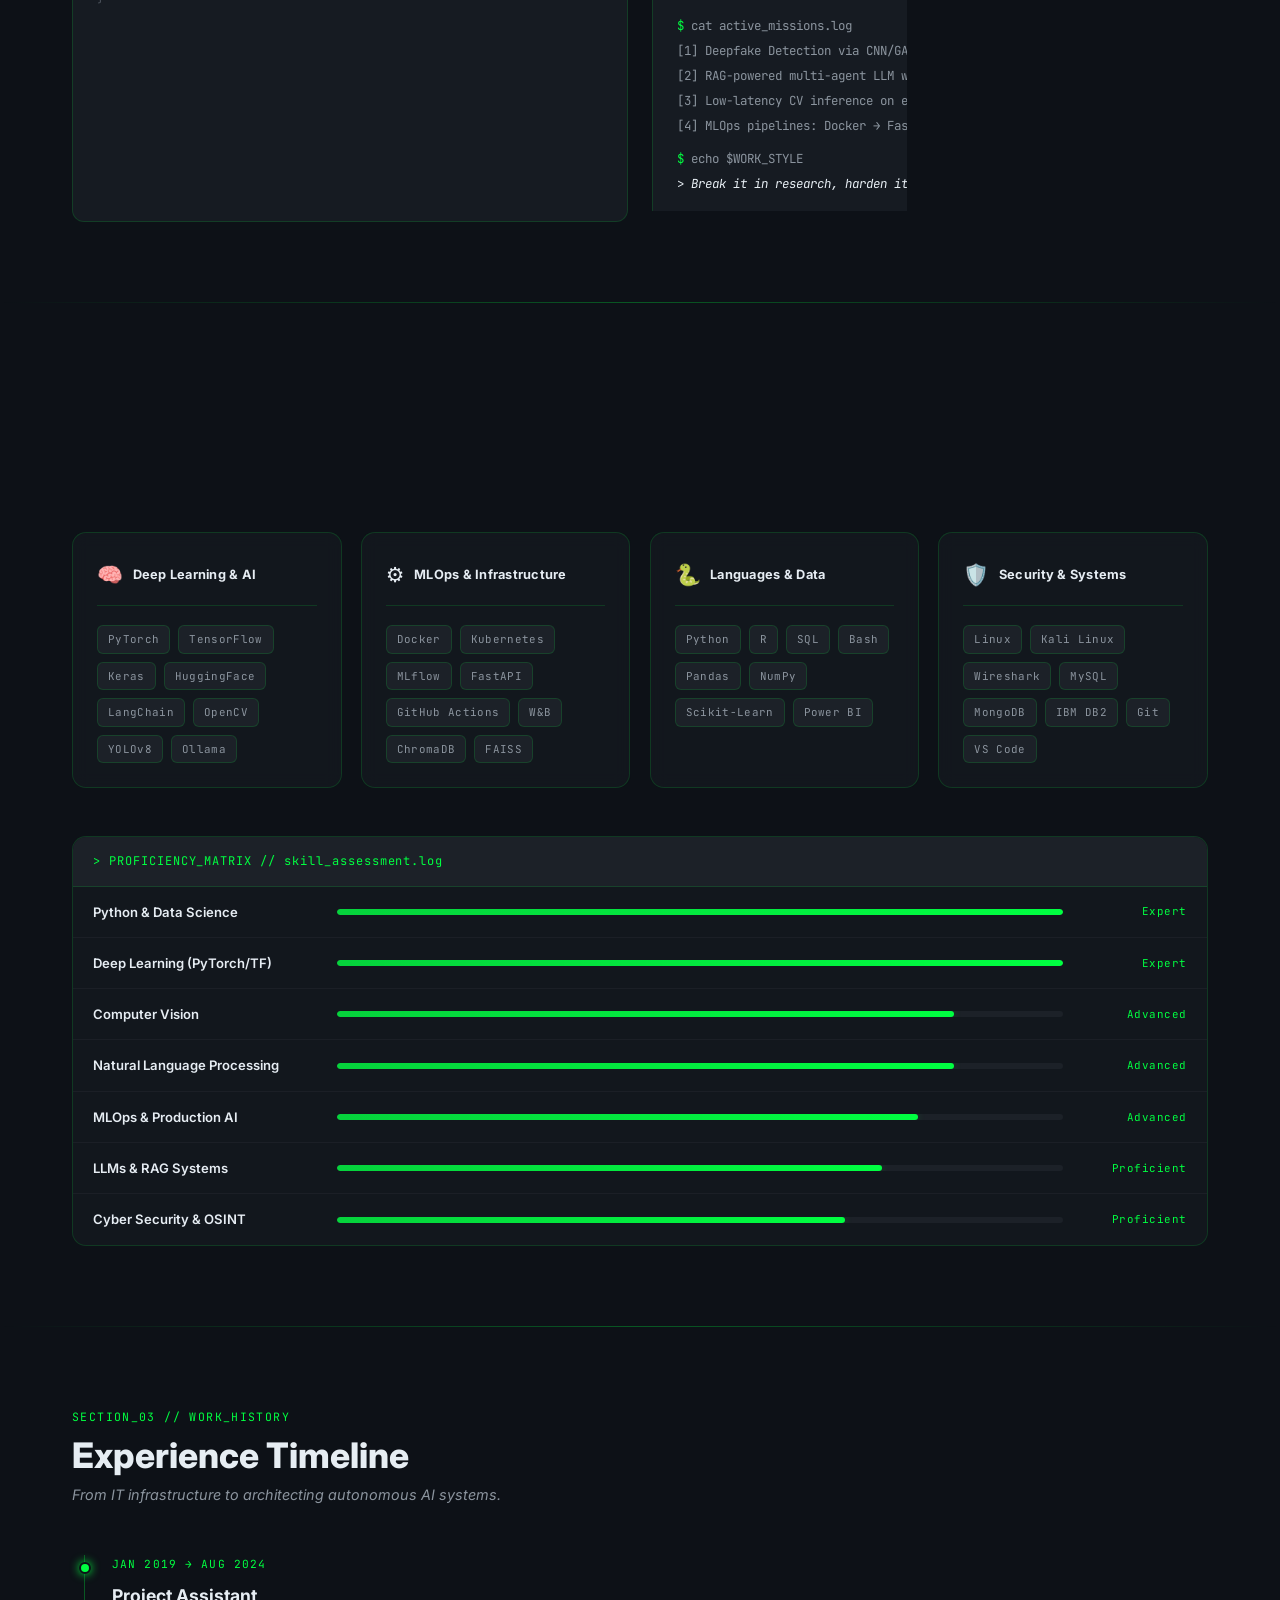
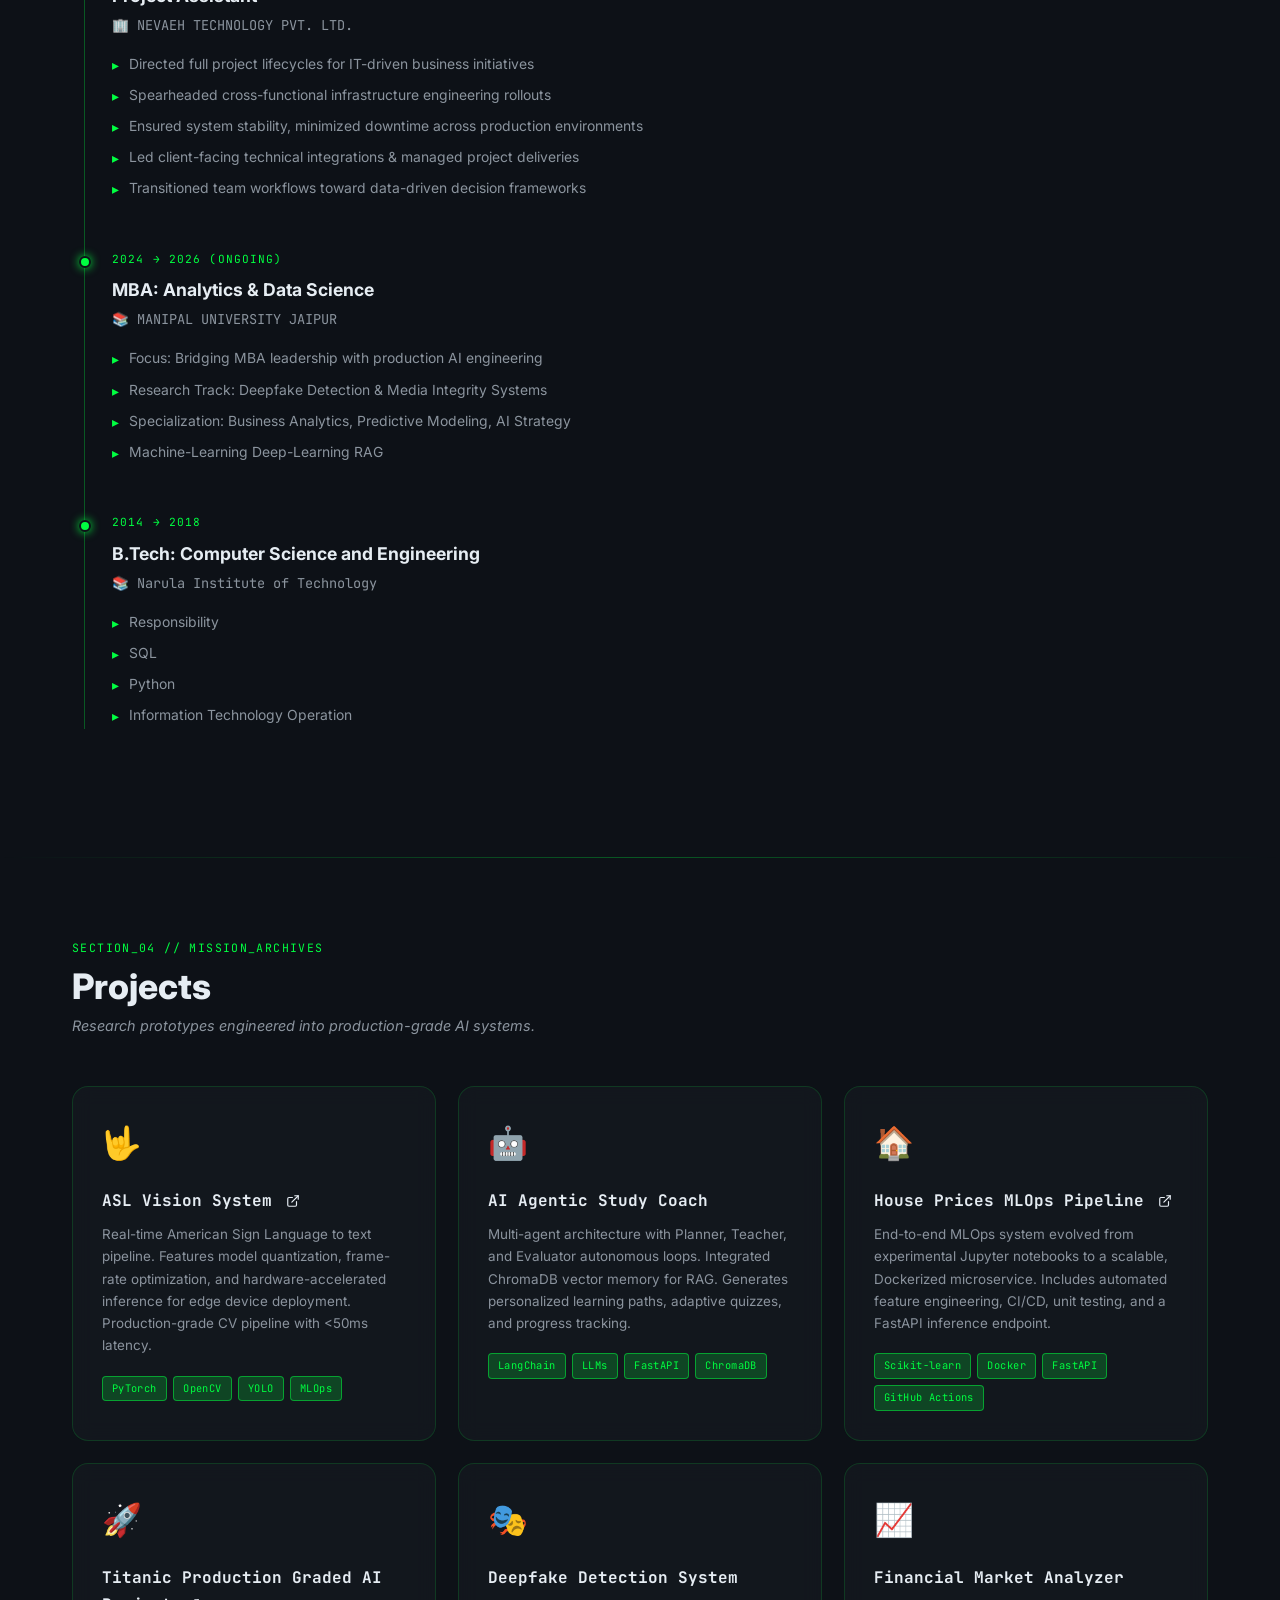
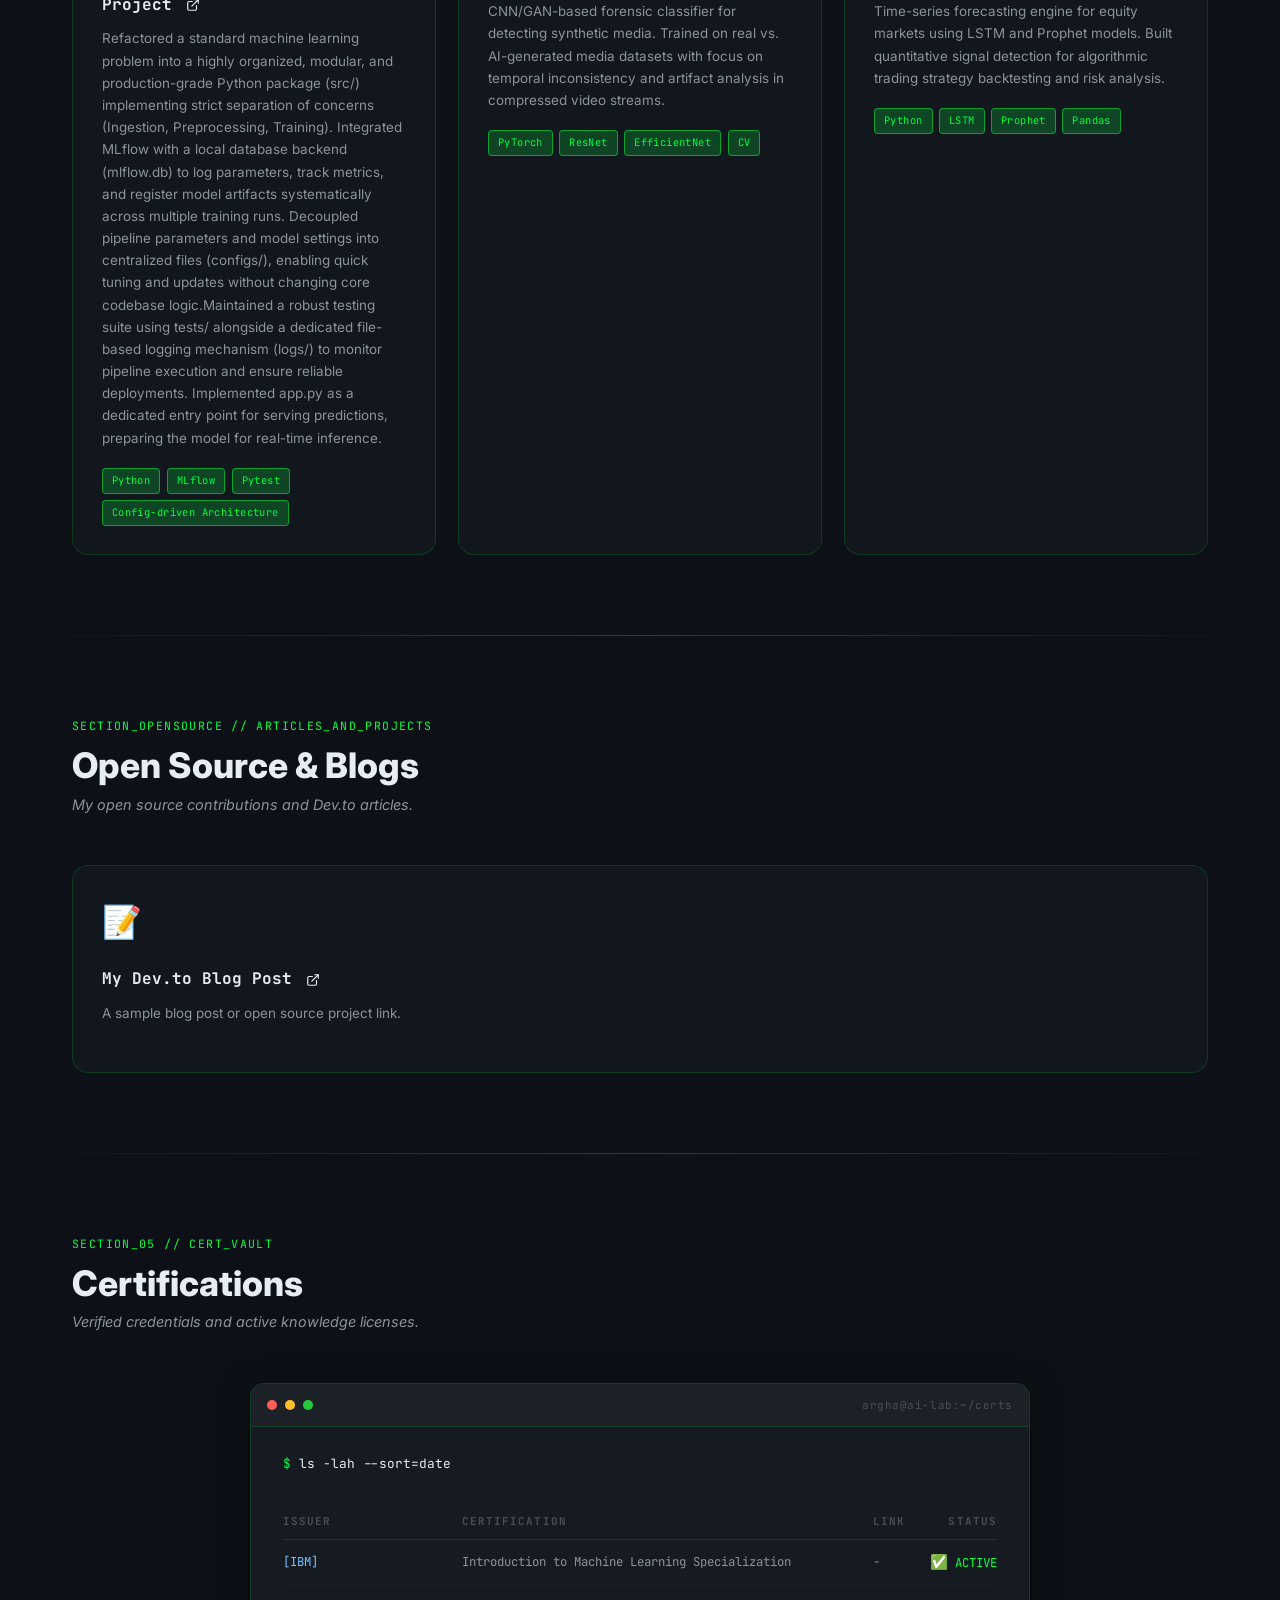
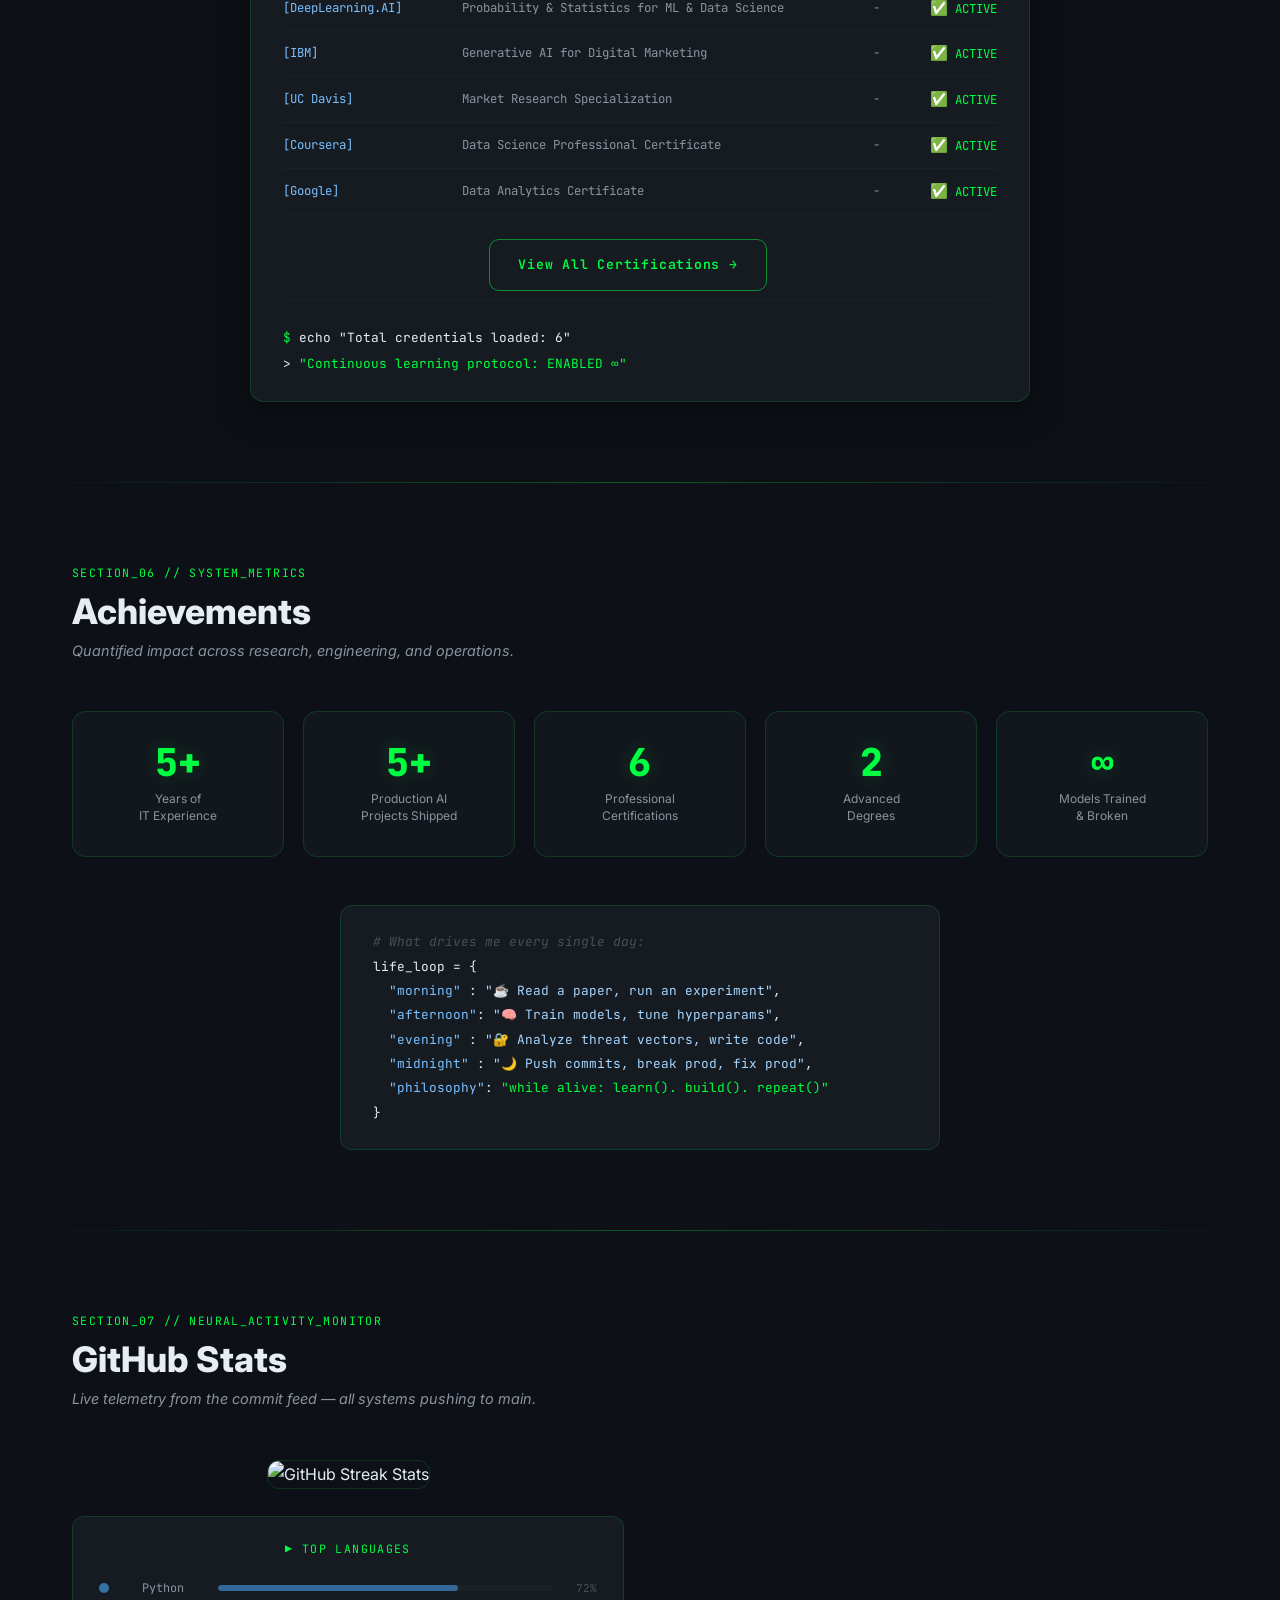
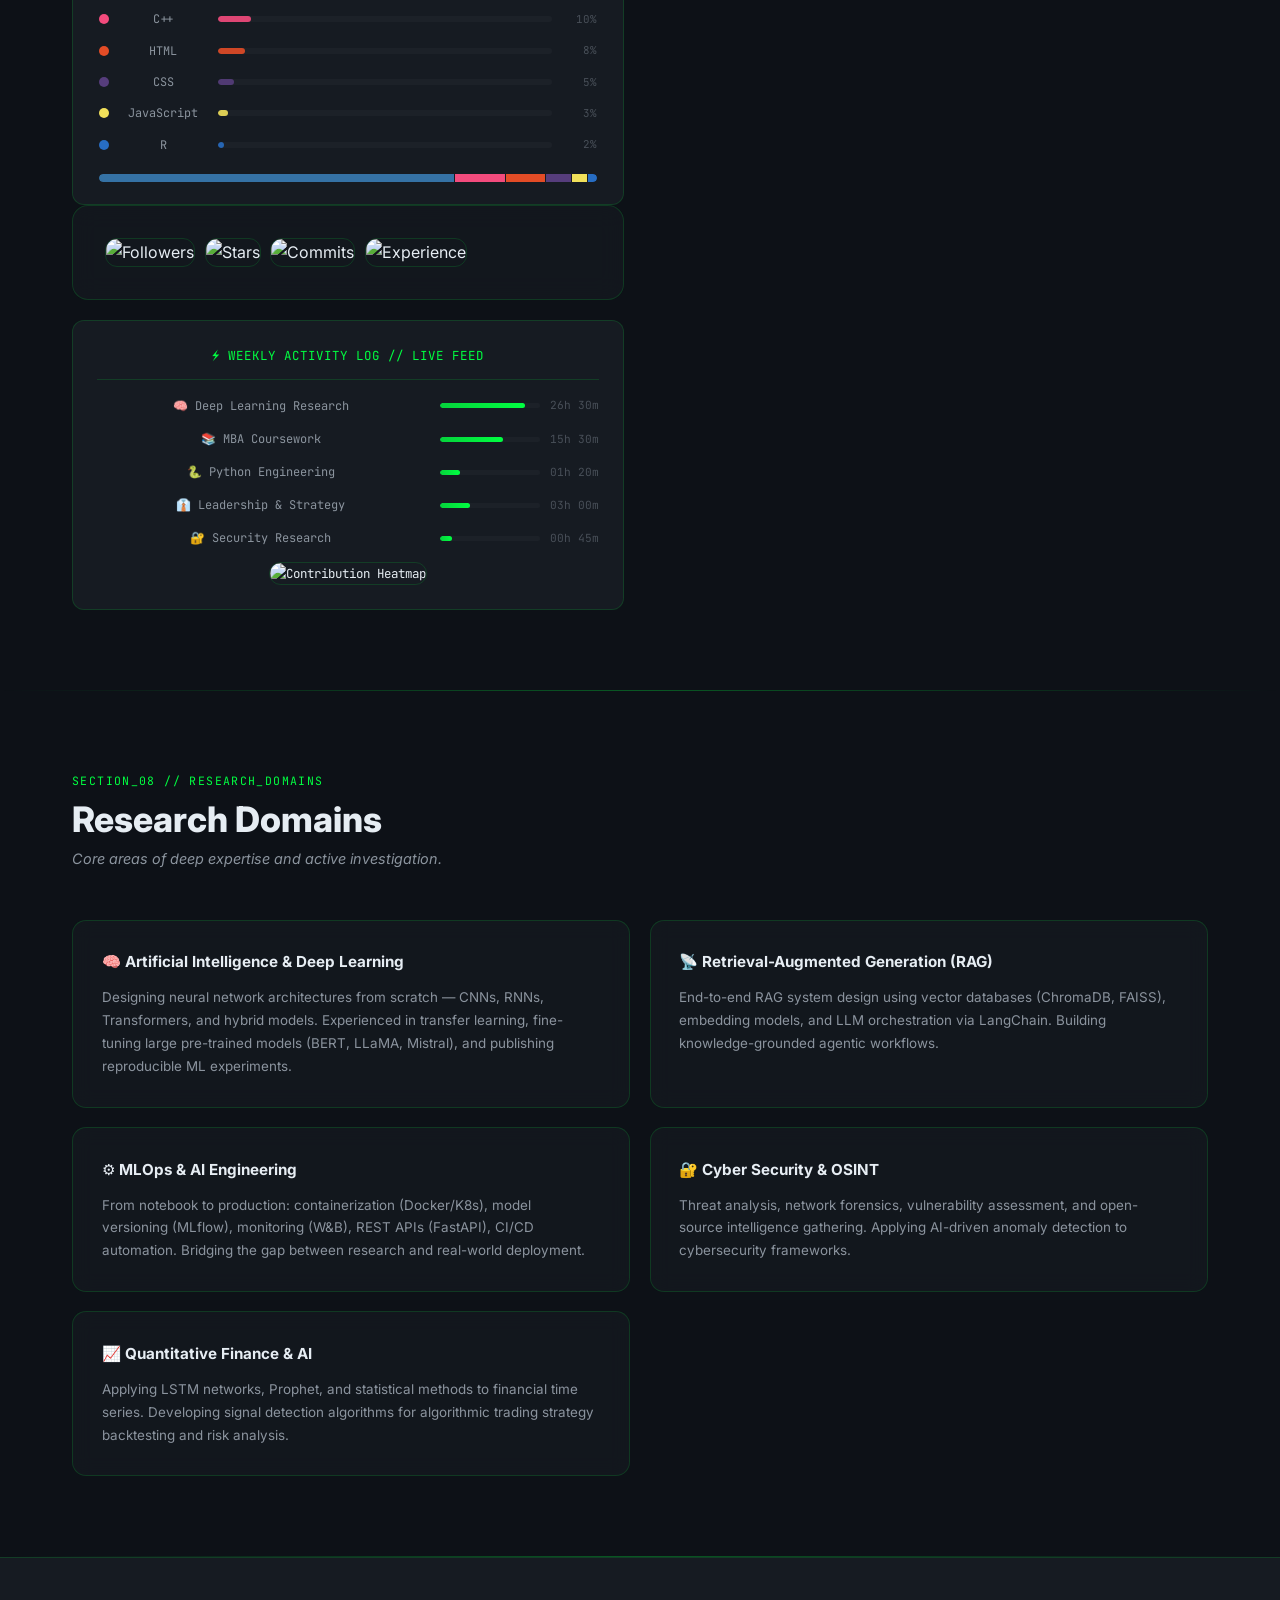
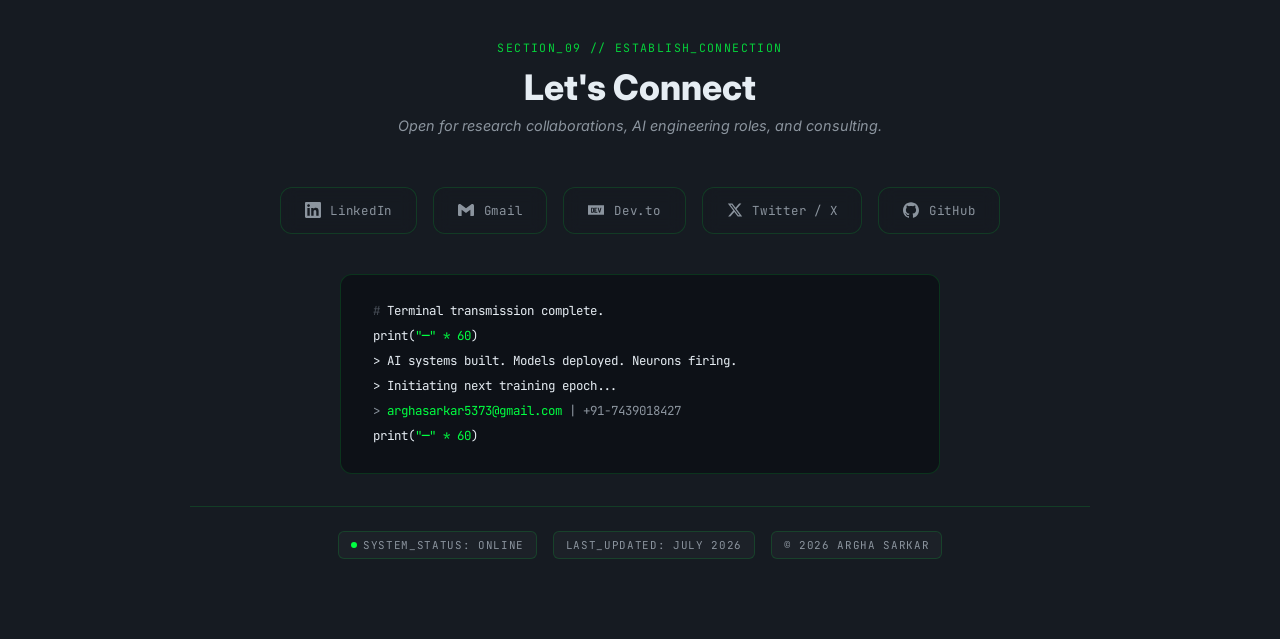
==== commit d1278b3e: "feat: Add Open Source section for Dev.to blogs" ====
--- a/index.html
+++ b/index.html
@@ -38,6 +38,7 @@
       <li><a href="#arsenal">ARSENAL</a></li>
       <li><a href="#experience">EXPERIENCE</a></li>
       <li><a href="#projects">PROJECTS</a></li>
+      <li><a href="#opensource">OPEN SOURCE</a></li>
       <li><a href="#certs">CERTS</a></li>
       <li><a href="#stats">STATS</a></li>
       <li><a href="#connect">CONNECT</a></li>
@@ -61,6 +62,7 @@
   <a href="#arsenal">ARSENAL</a>
   <a href="#experience">EXPERIENCE</a>
   <a href="#projects">PROJECTS</a>
+  <a href="#opensource">OPEN SOURCE</a>
   <a href="#certs">CERTS</a>
   <a href="#stats">STATS</a>
   <a href="#research">RESEARCH</a>
@@ -160,6 +162,7 @@
         <div>├── ⚡ <a href="#arsenal">Tech Arsenal</a>&emsp;&nbsp;→ Section 02</div>
         <div>├── 💼 <a href="#experience">Experience</a>&emsp;&emsp;&nbsp;→ Section 03</div>
         <div>├── 🔬 <a href="#projects">Projects</a>&emsp;&emsp;&emsp;→ Section 04</div>
+        <div>├── 📝 <a href="#opensource">Open Source</a>&emsp;&emsp;→ Articles</div>
         <div>├── 📜 <a href="#certs">Certs</a>&emsp;&emsp;&emsp;&emsp;&nbsp;→ Section 05</div>
         <div>├── 🏆 <a href="#achievements">Achievements</a>&emsp;→ Section 06</div>
         <div>├── 📊 <a href="#stats">GitHub Stats</a>&emsp;→ Section 07</div>
@@ -425,6 +428,21 @@
       </div>
     </div>
 
+  </div>
+</section>
+
+<div class="section-divider"></div>
+
+<!-- ═══════════════════════════════════
+     OPEN SOURCE & BLOGS
+═══════════════════════════════════ -->
+<section id="opensource" class="section">
+  <p class="section-label reveal">SECTION_OPENSOURCE // ARTICLES_AND_PROJECTS</p>
+  <h2 class="section-title reveal">Open Source & Blogs</h2>
+  <p class="section-sub reveal">My open source contributions and Dev.to articles.</p>
+
+  <div class="projects-grid" id="opensource-container">
+    <!-- Rendered dynamically -->
   </div>
 </section>
 
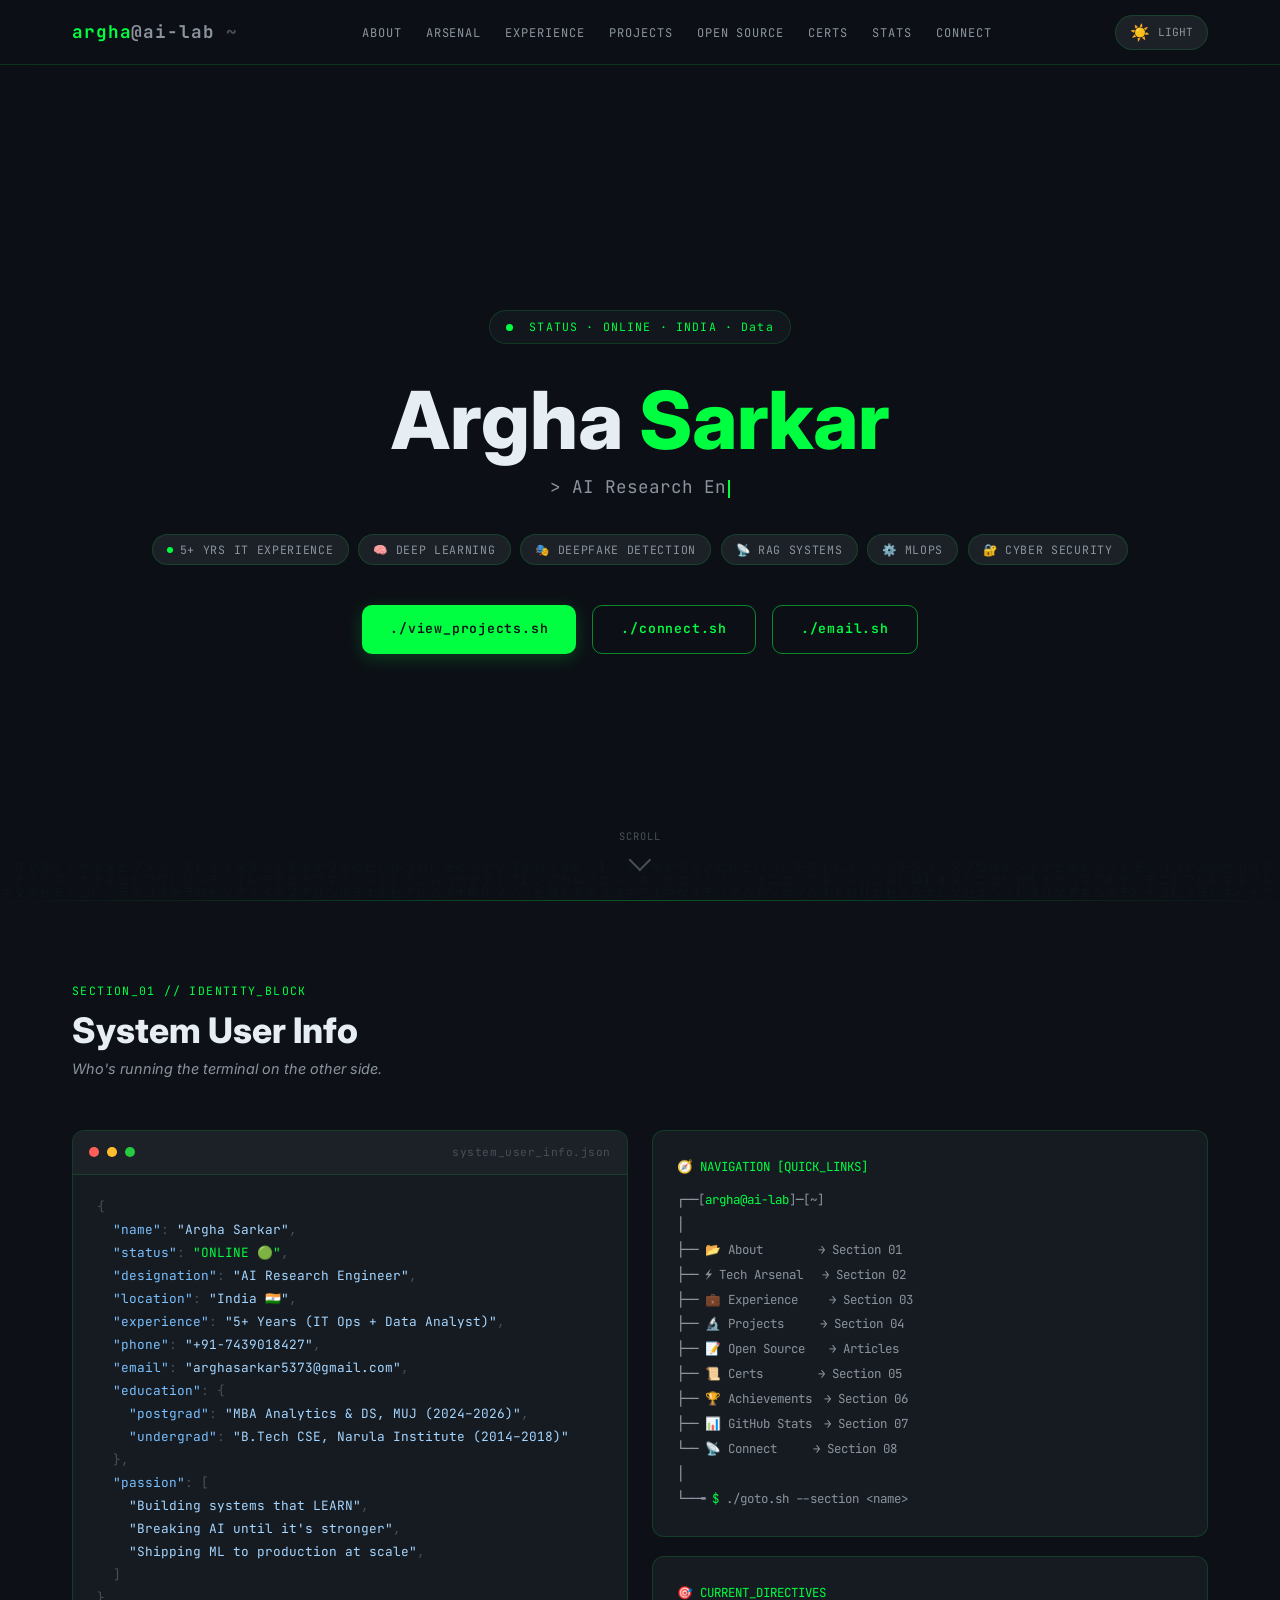
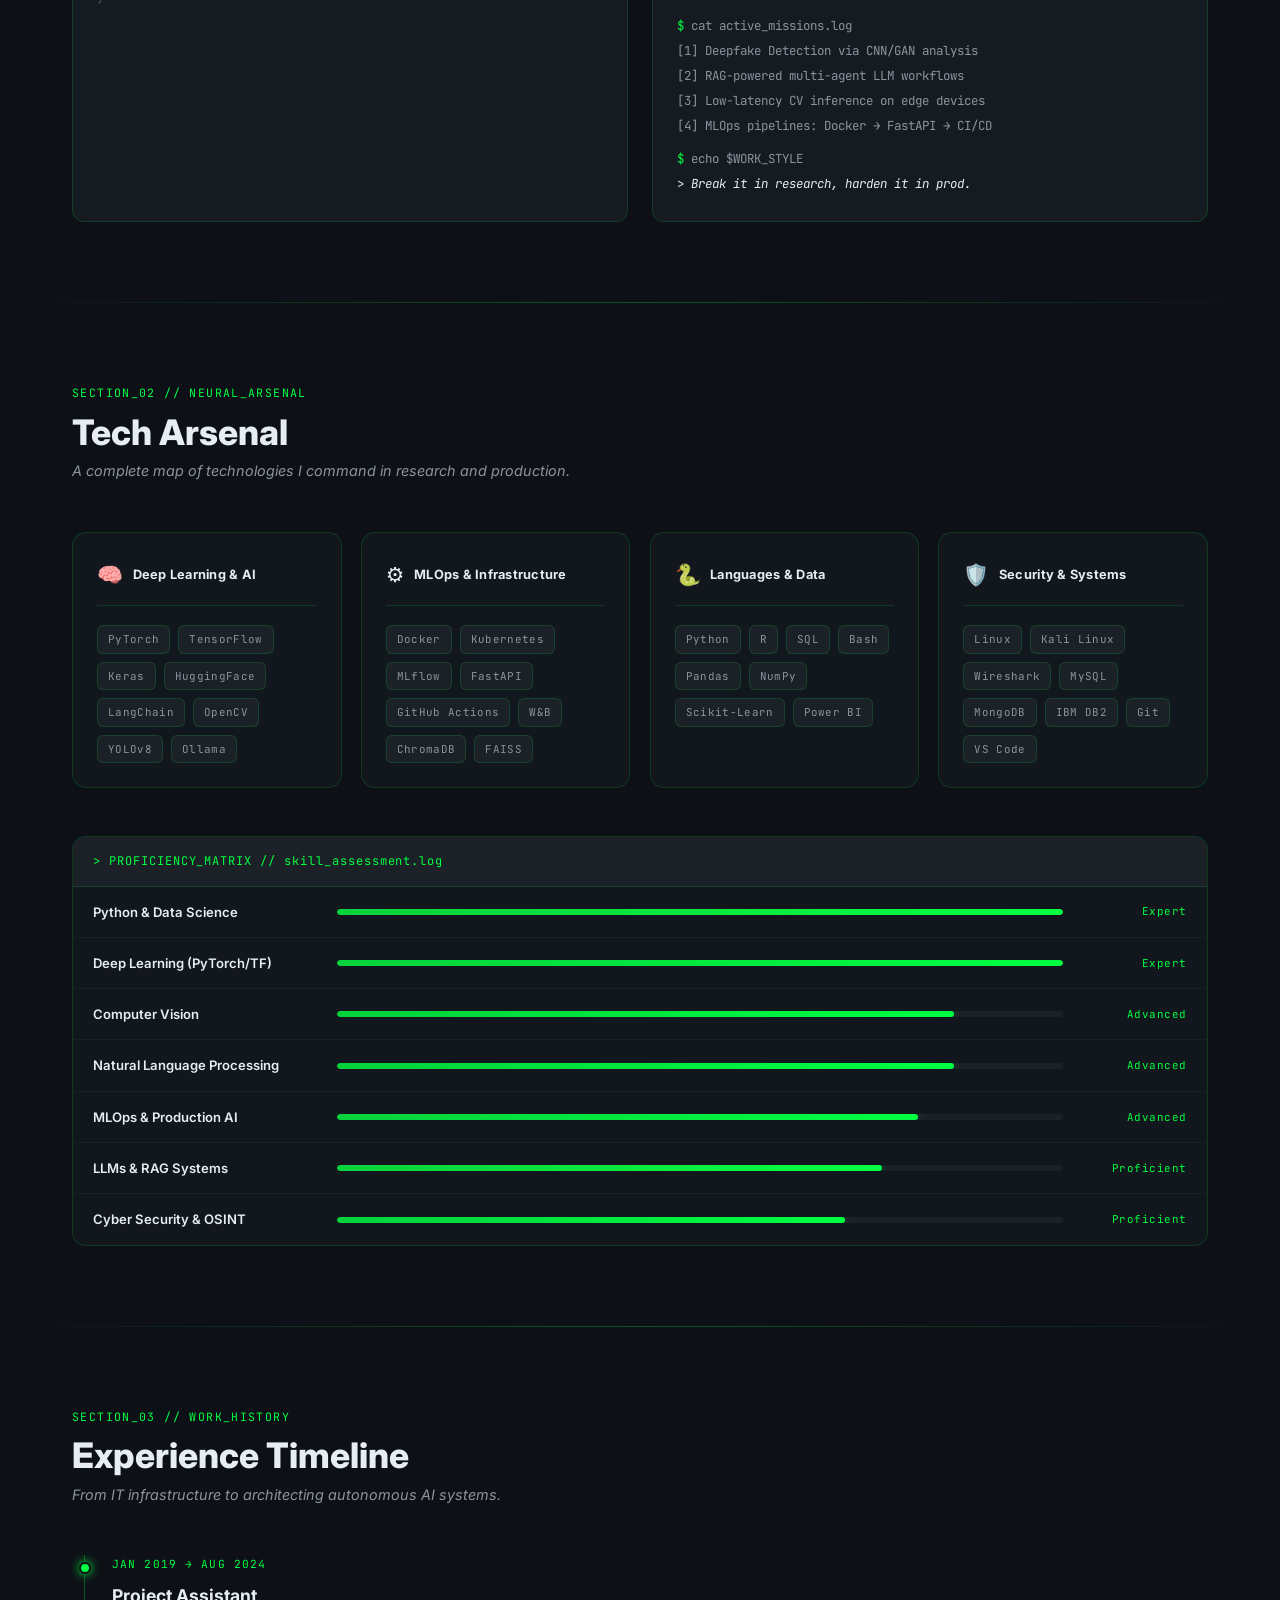
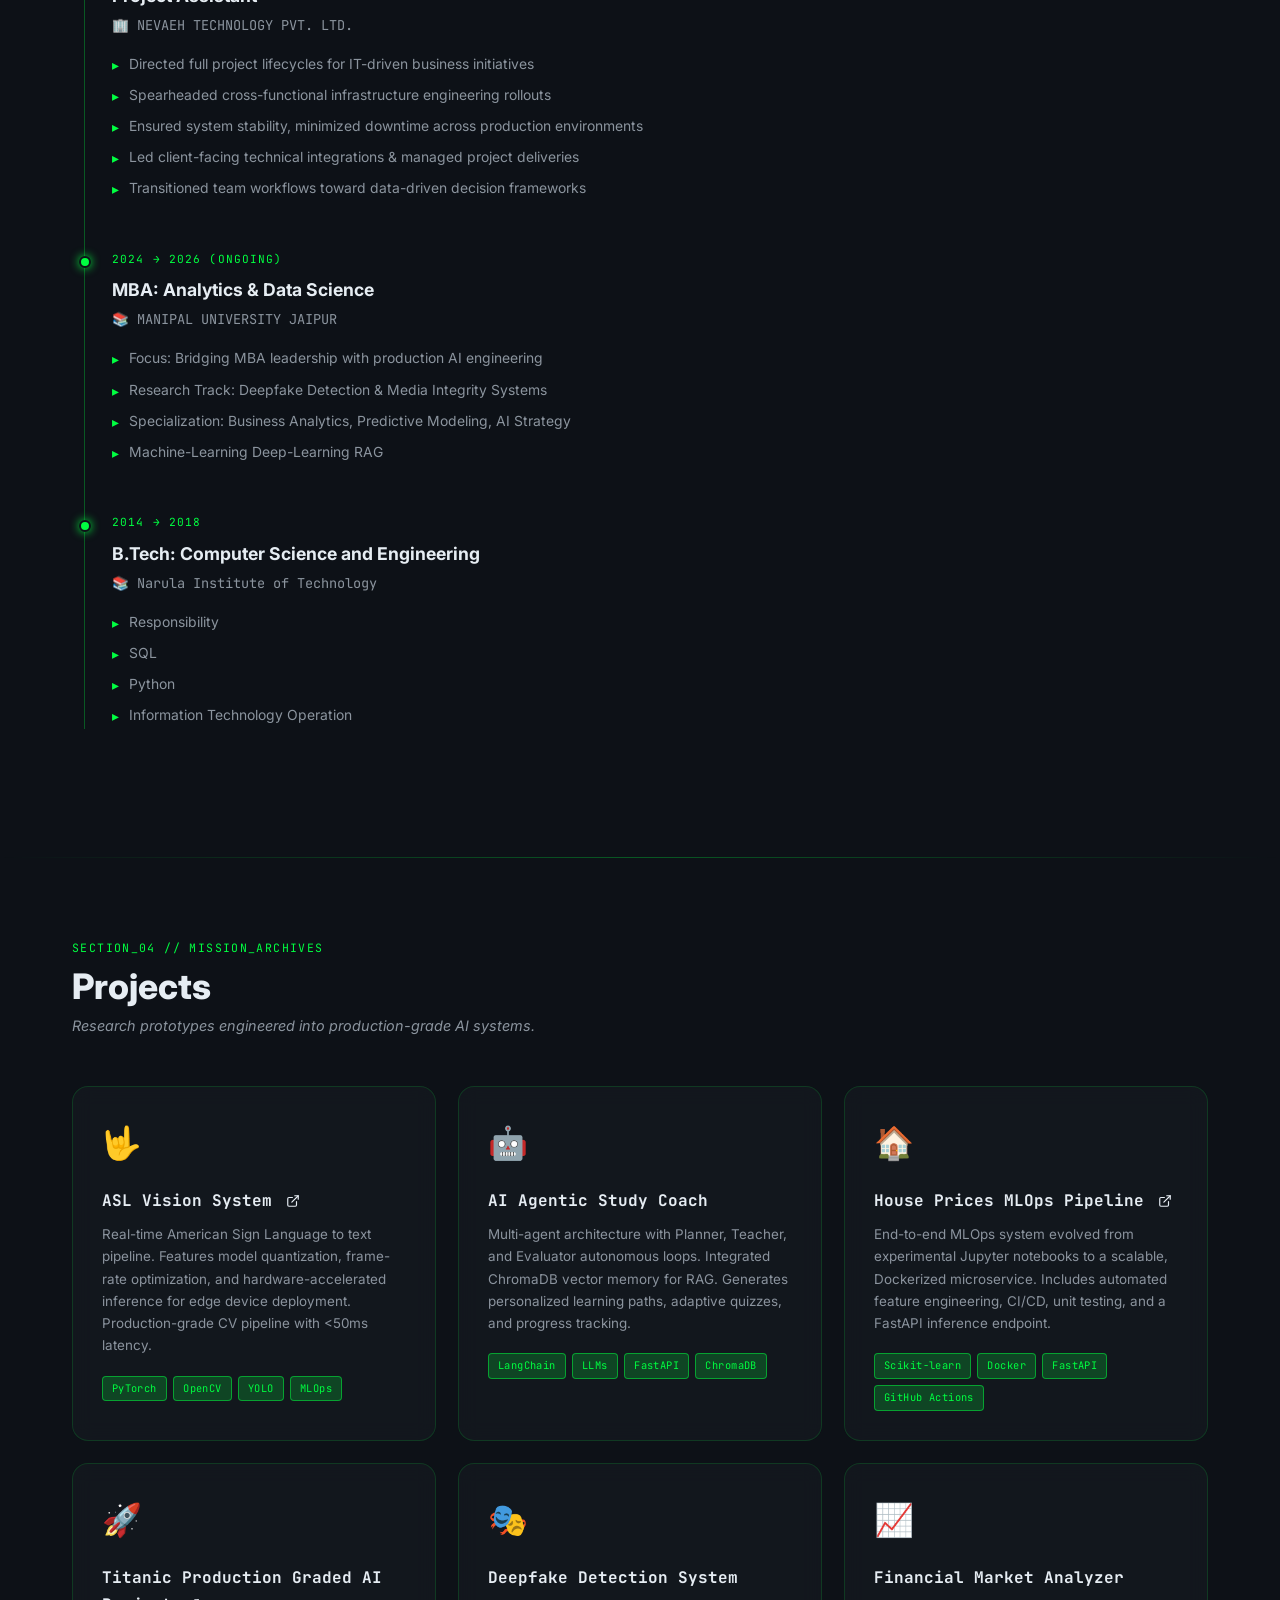
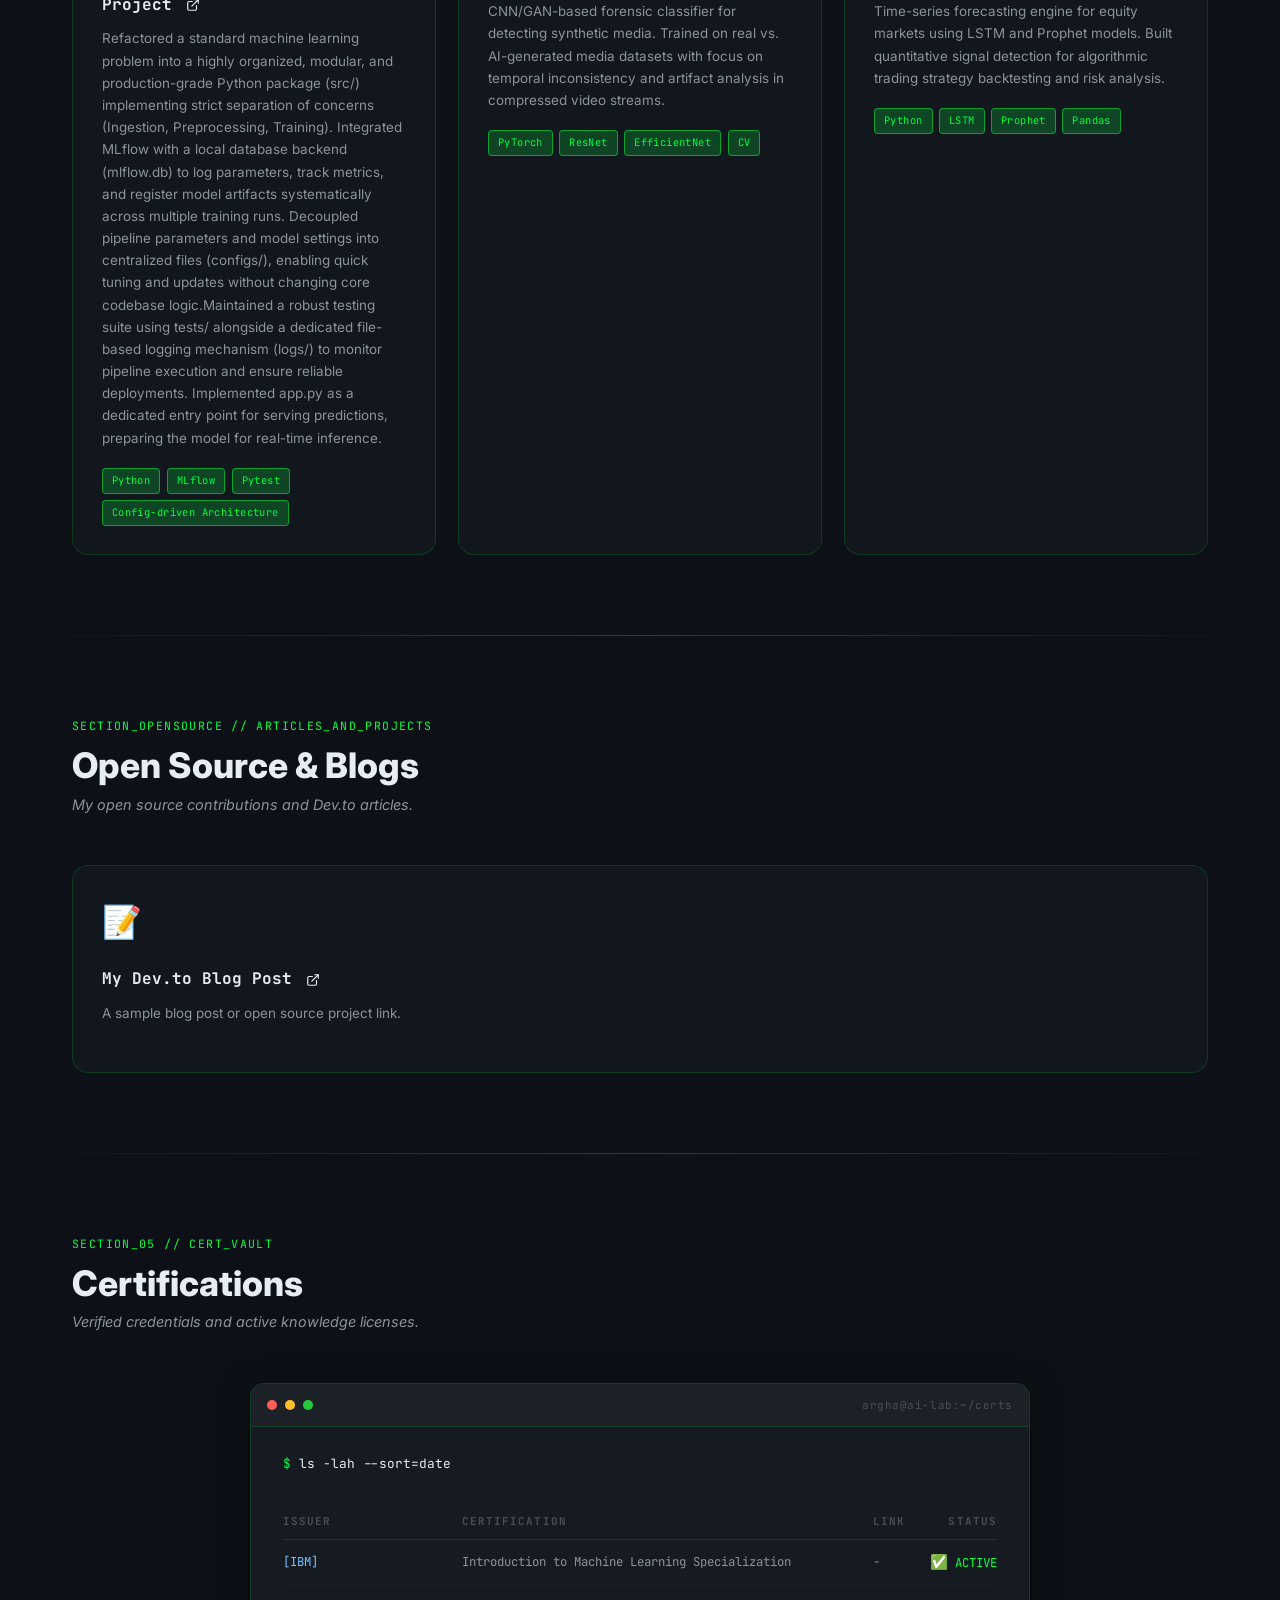
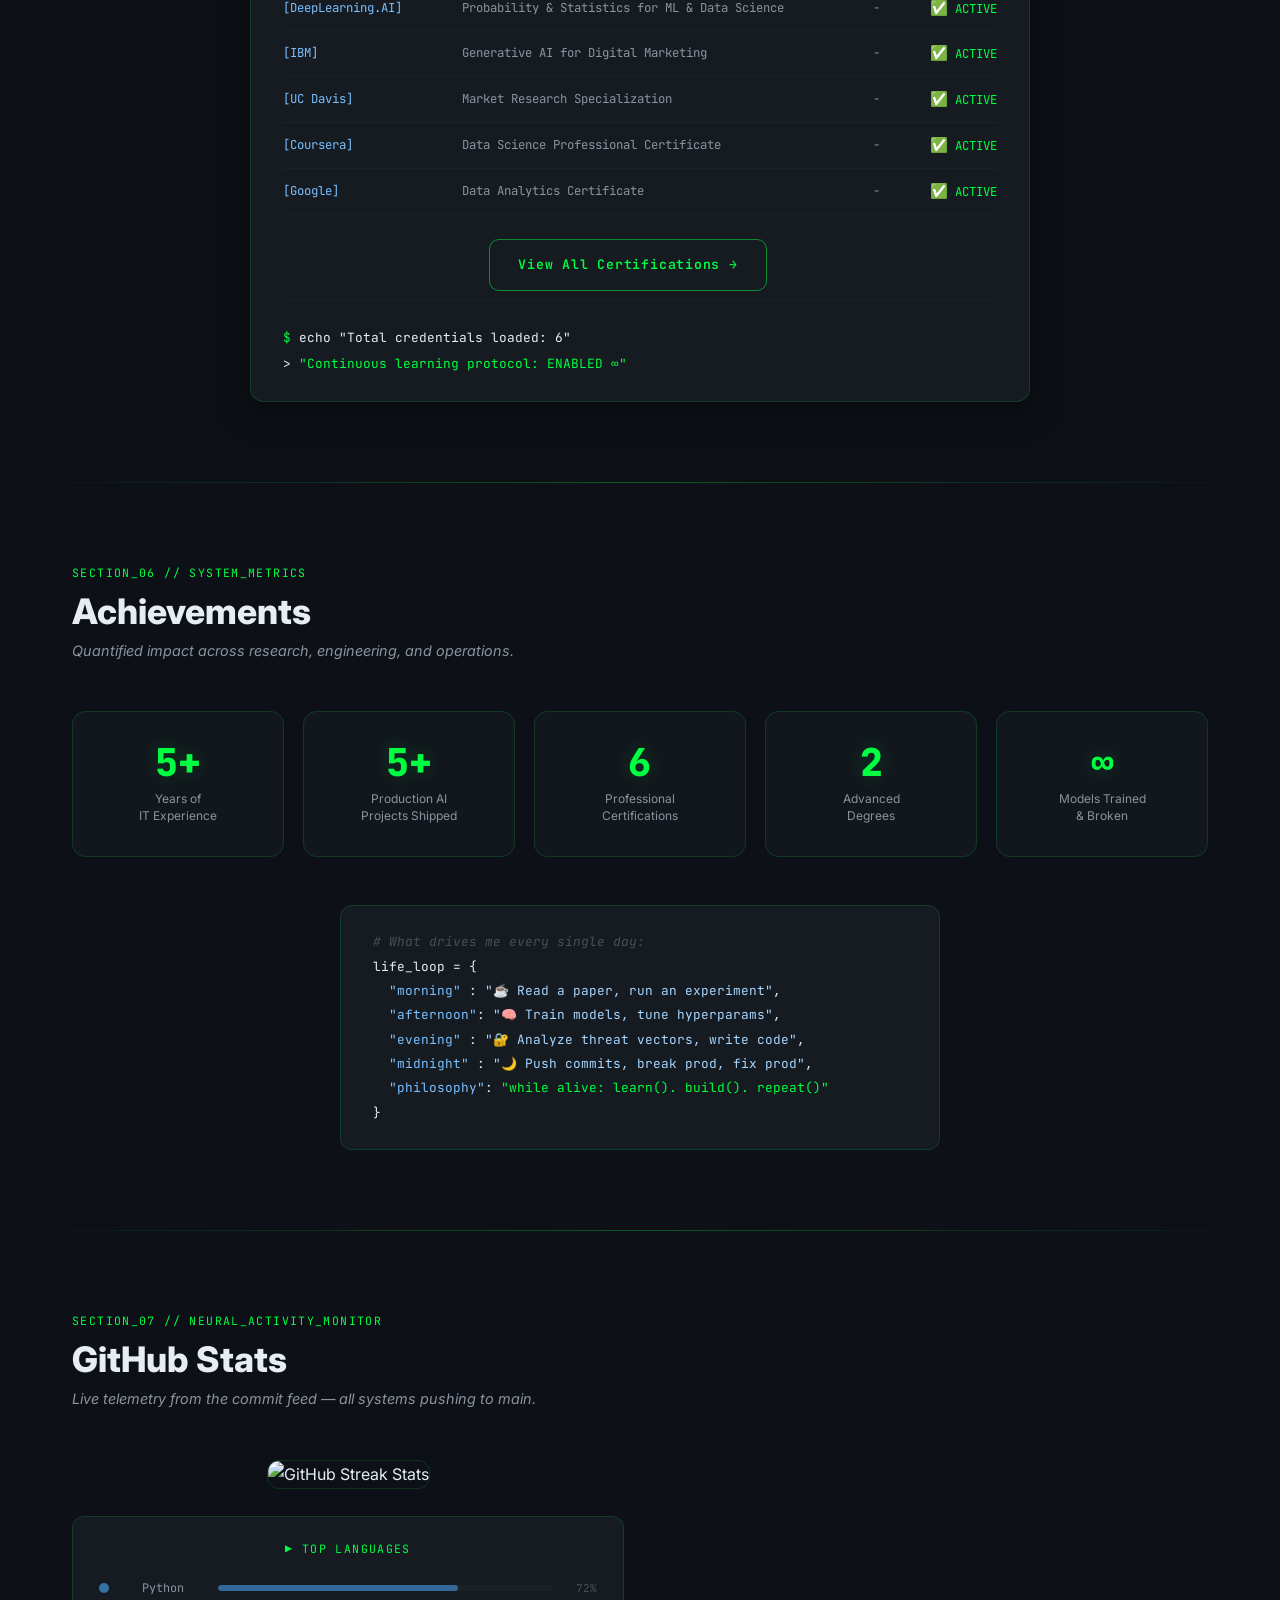
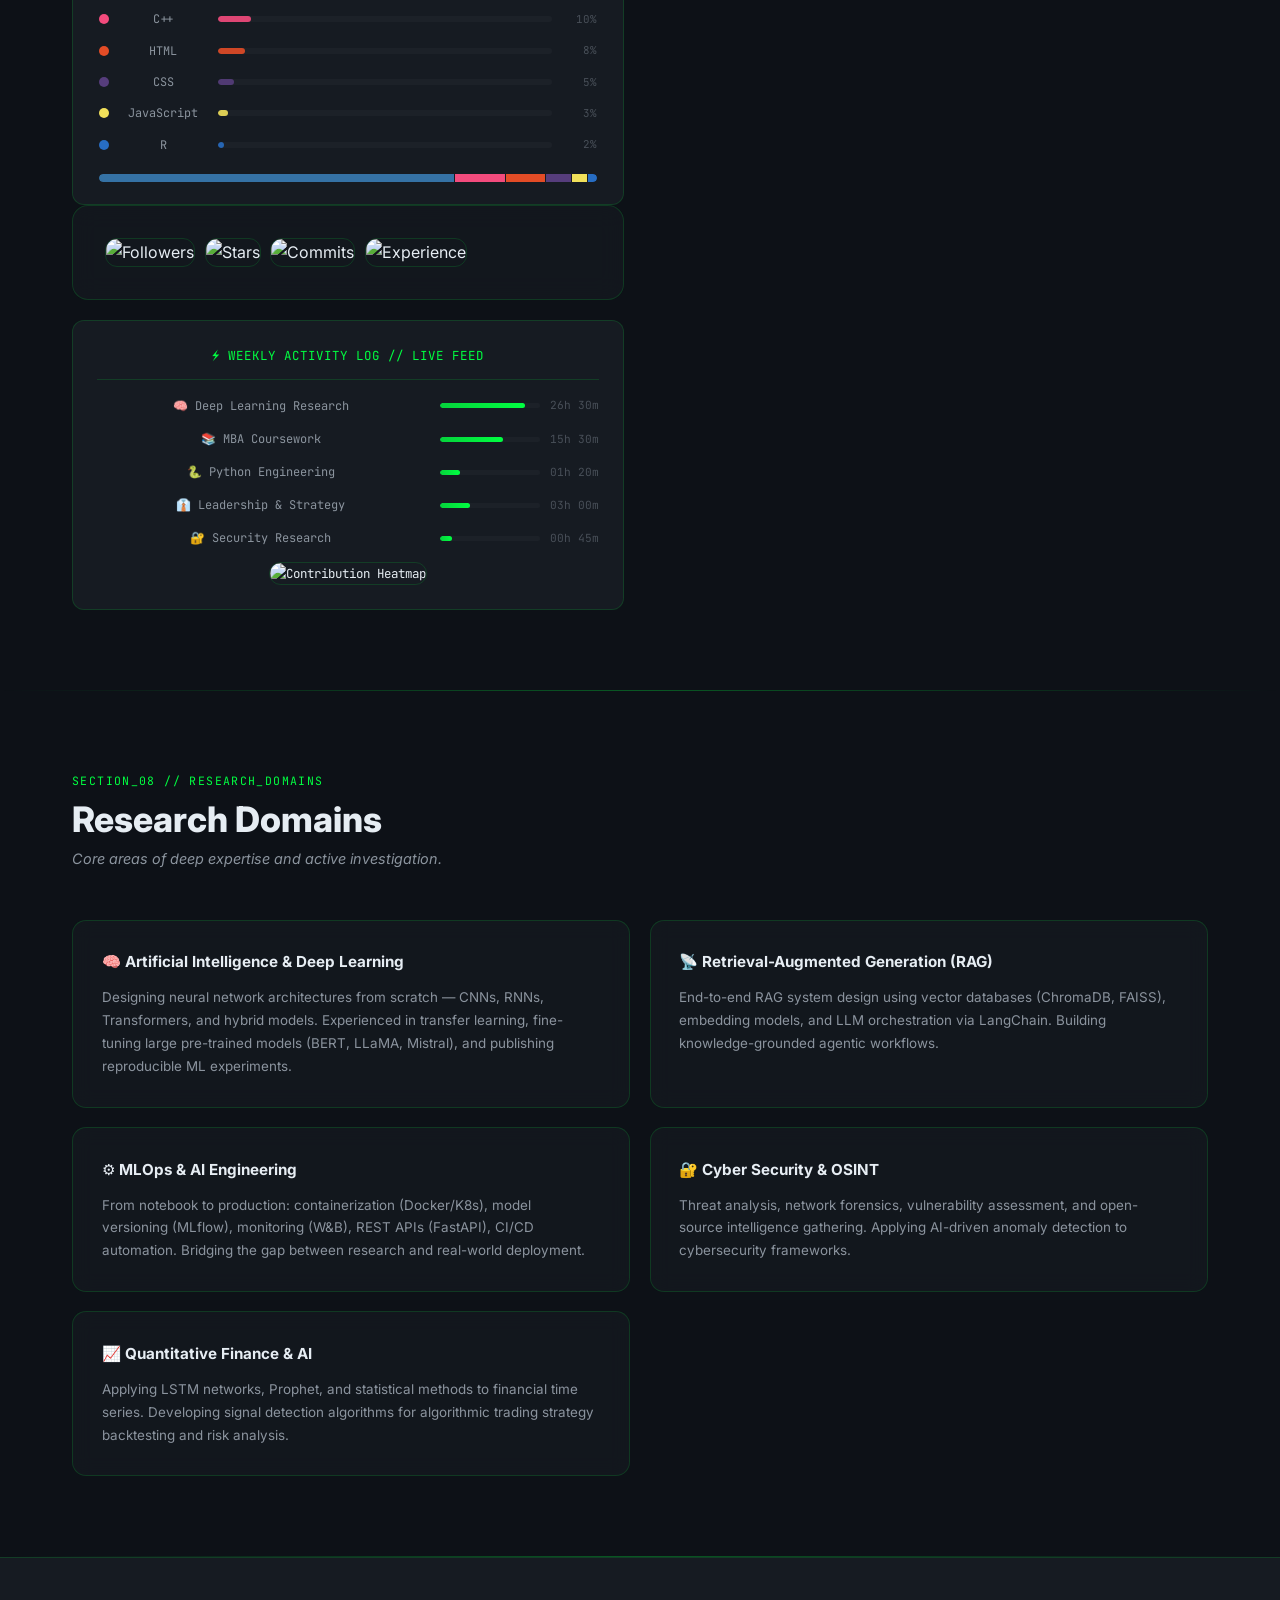
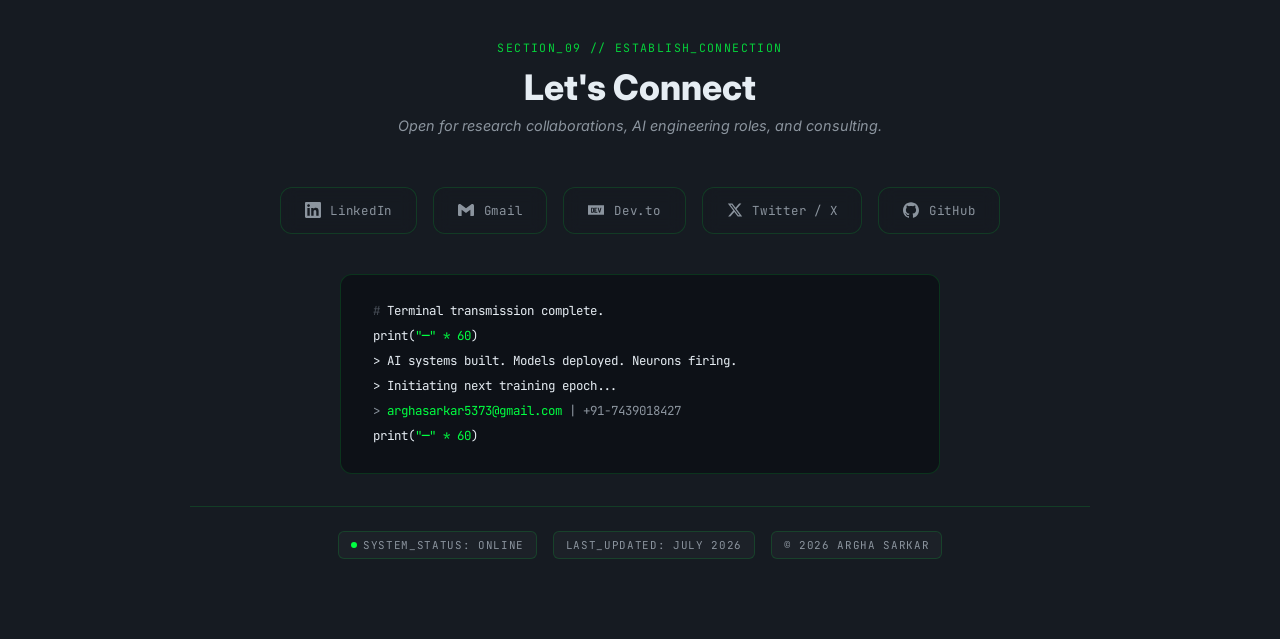
==== commit 7aab06aa: "fix: cache busting script updates" ====
--- a/index.html
+++ b/index.html
@@ -827,7 +827,7 @@
   onmouseout="this.style.transform='scale(1)'"
 >↑</button>
 
-<script src="data.js"></script>
-<script src="script.js"></script>
+<script src="data.js?v=2"></script>
+<script src="script.js?v=2"></script>
 </body>
 </html>
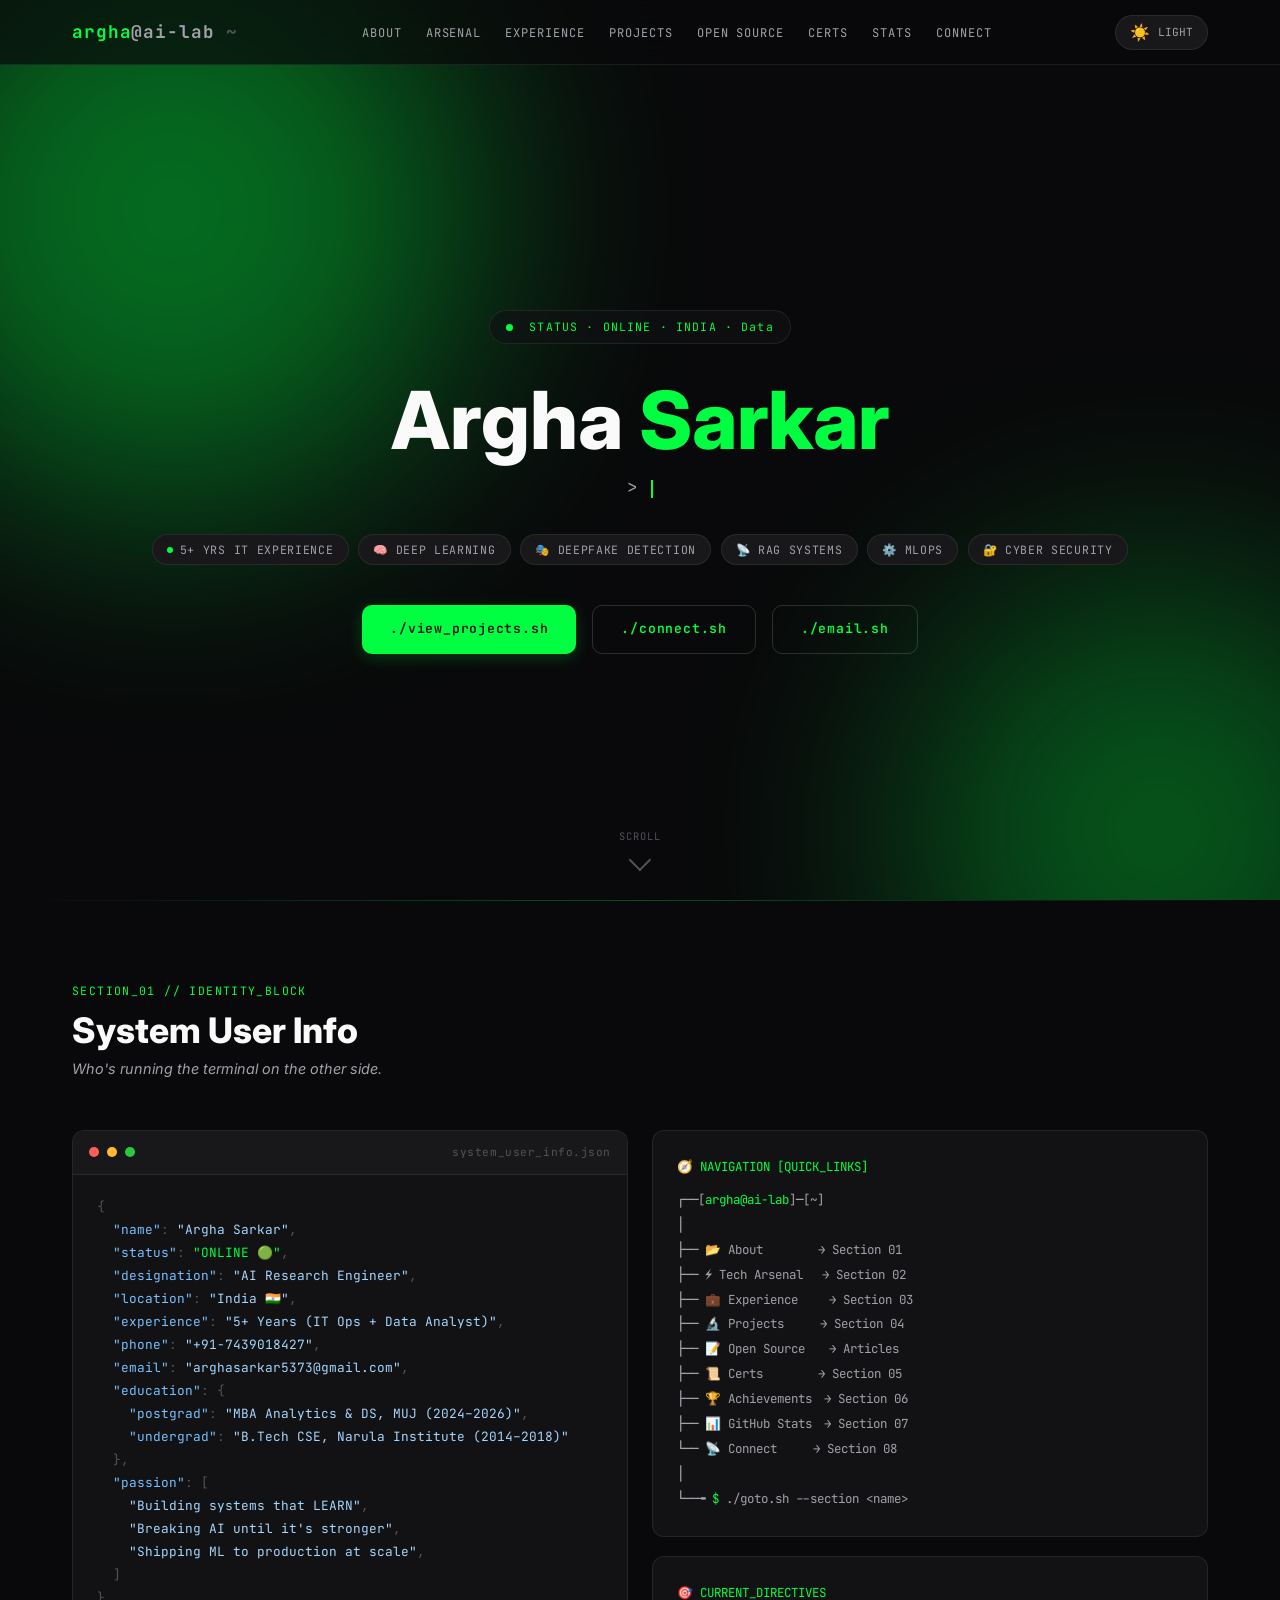
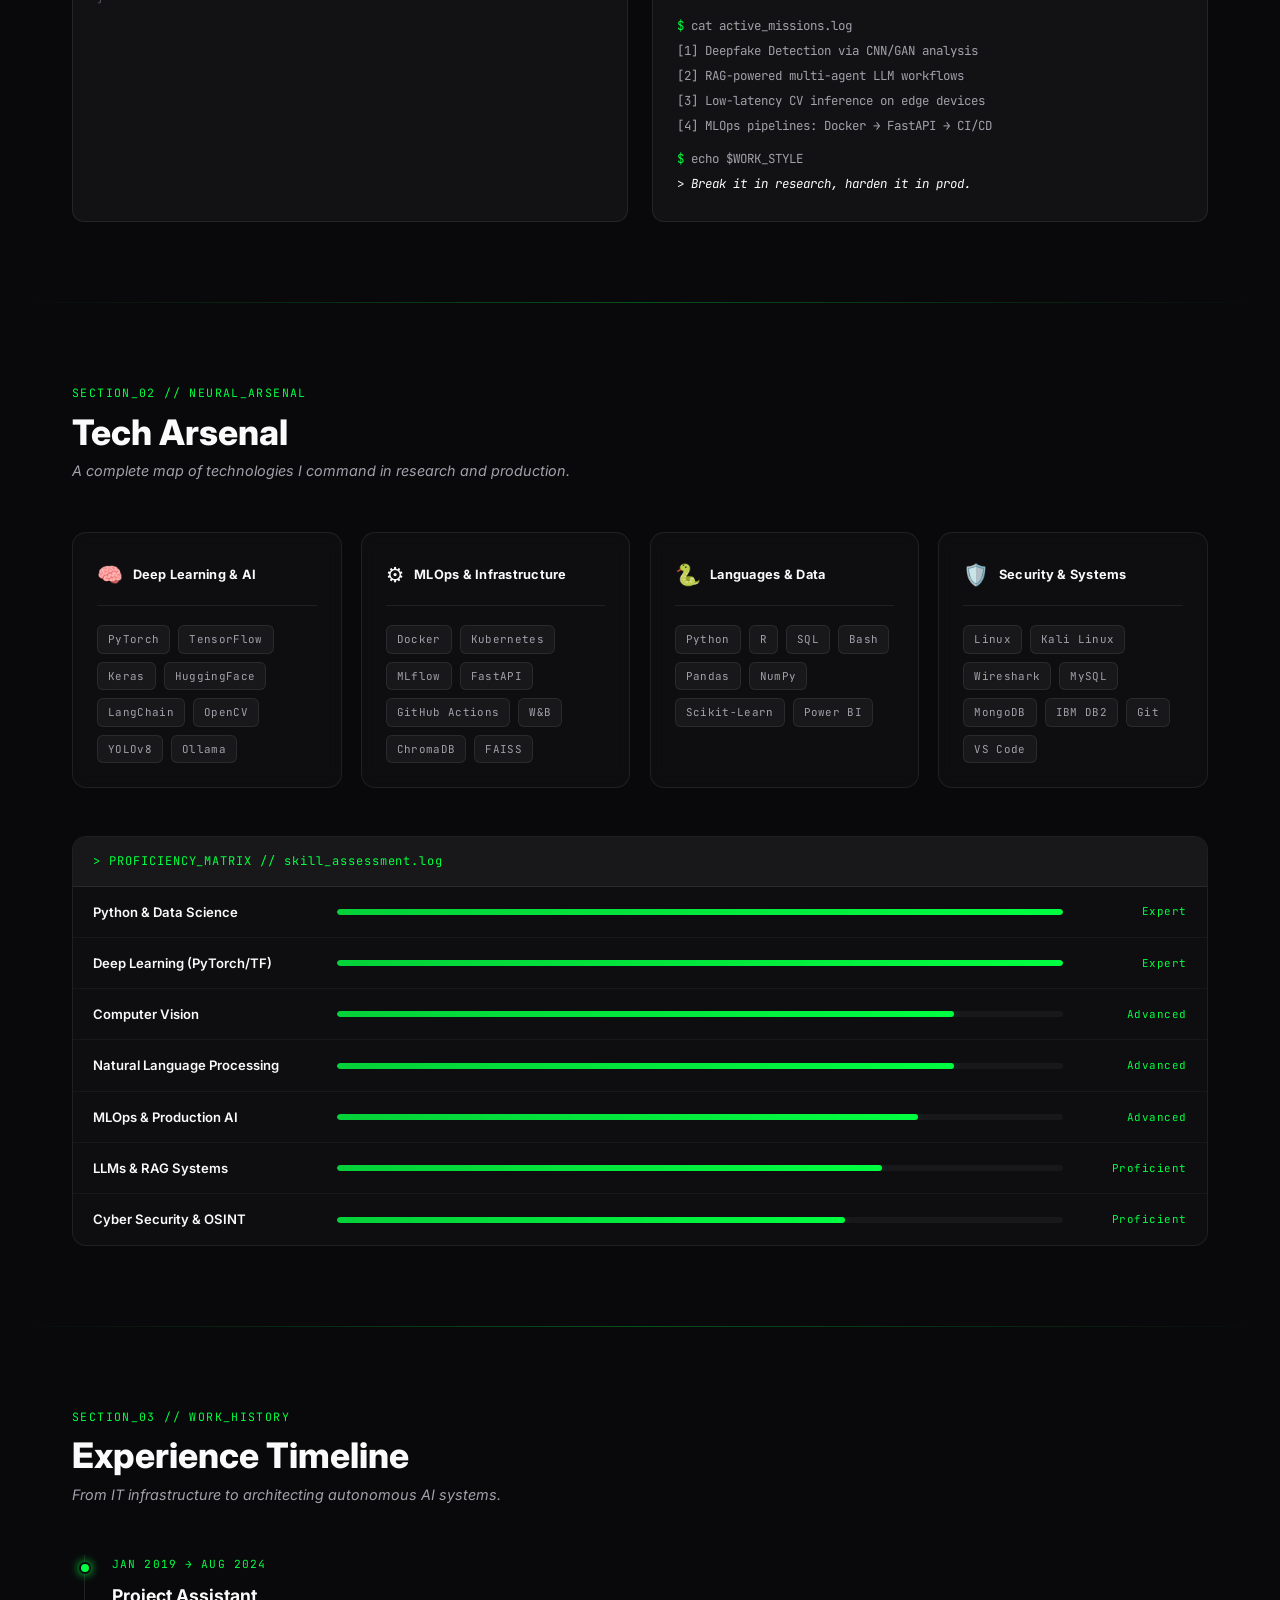
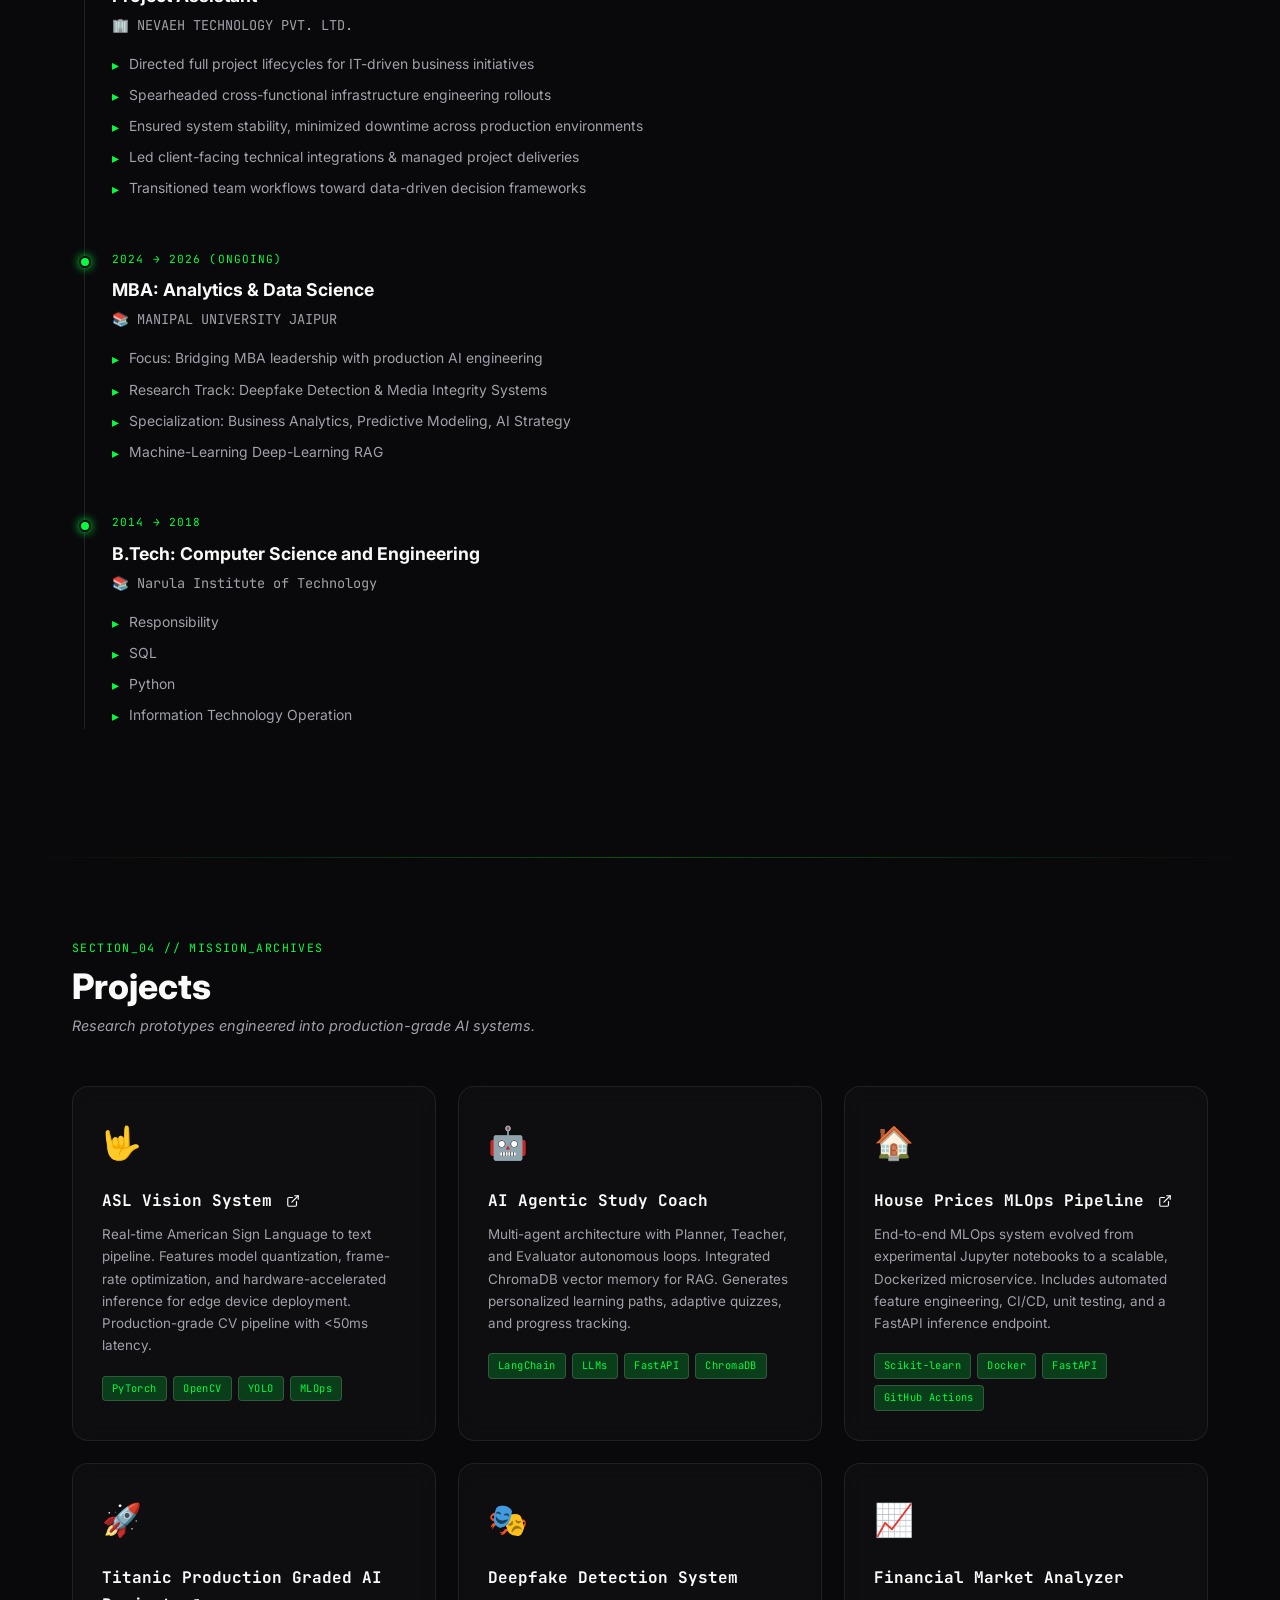
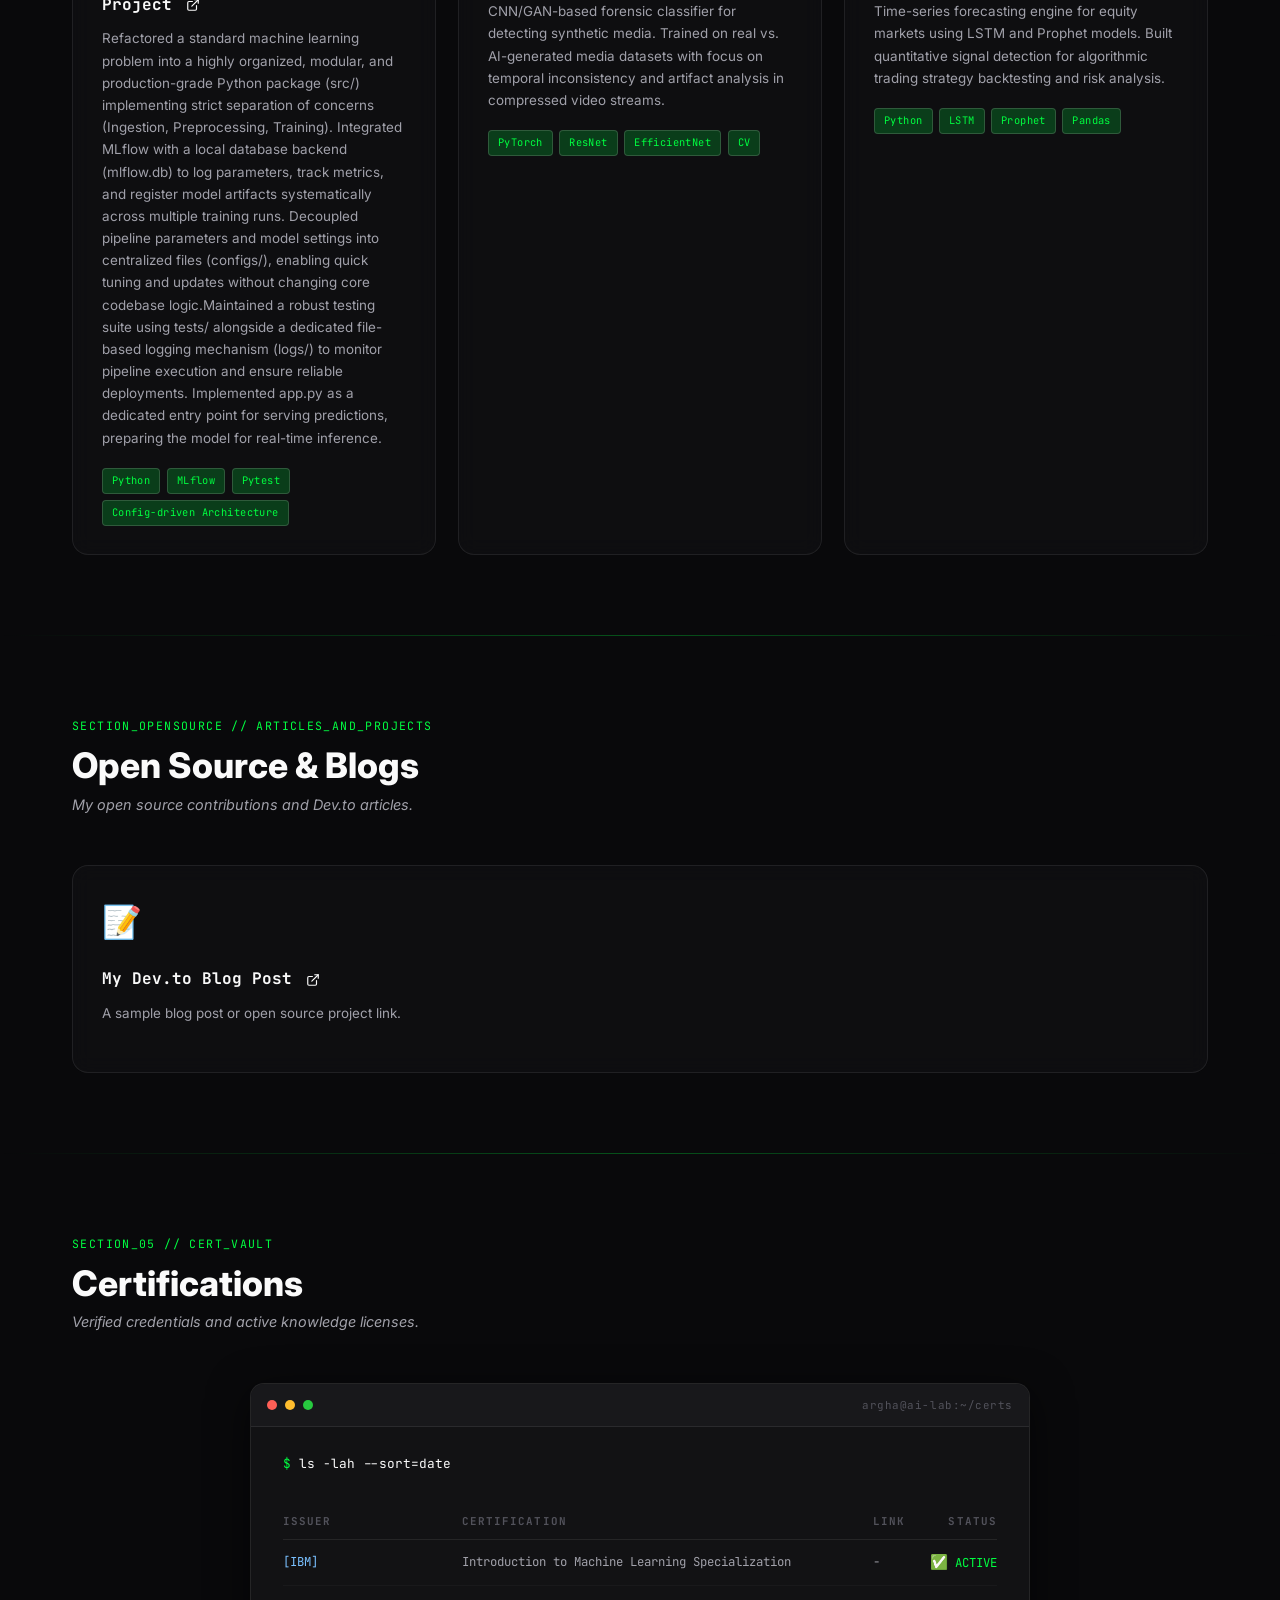
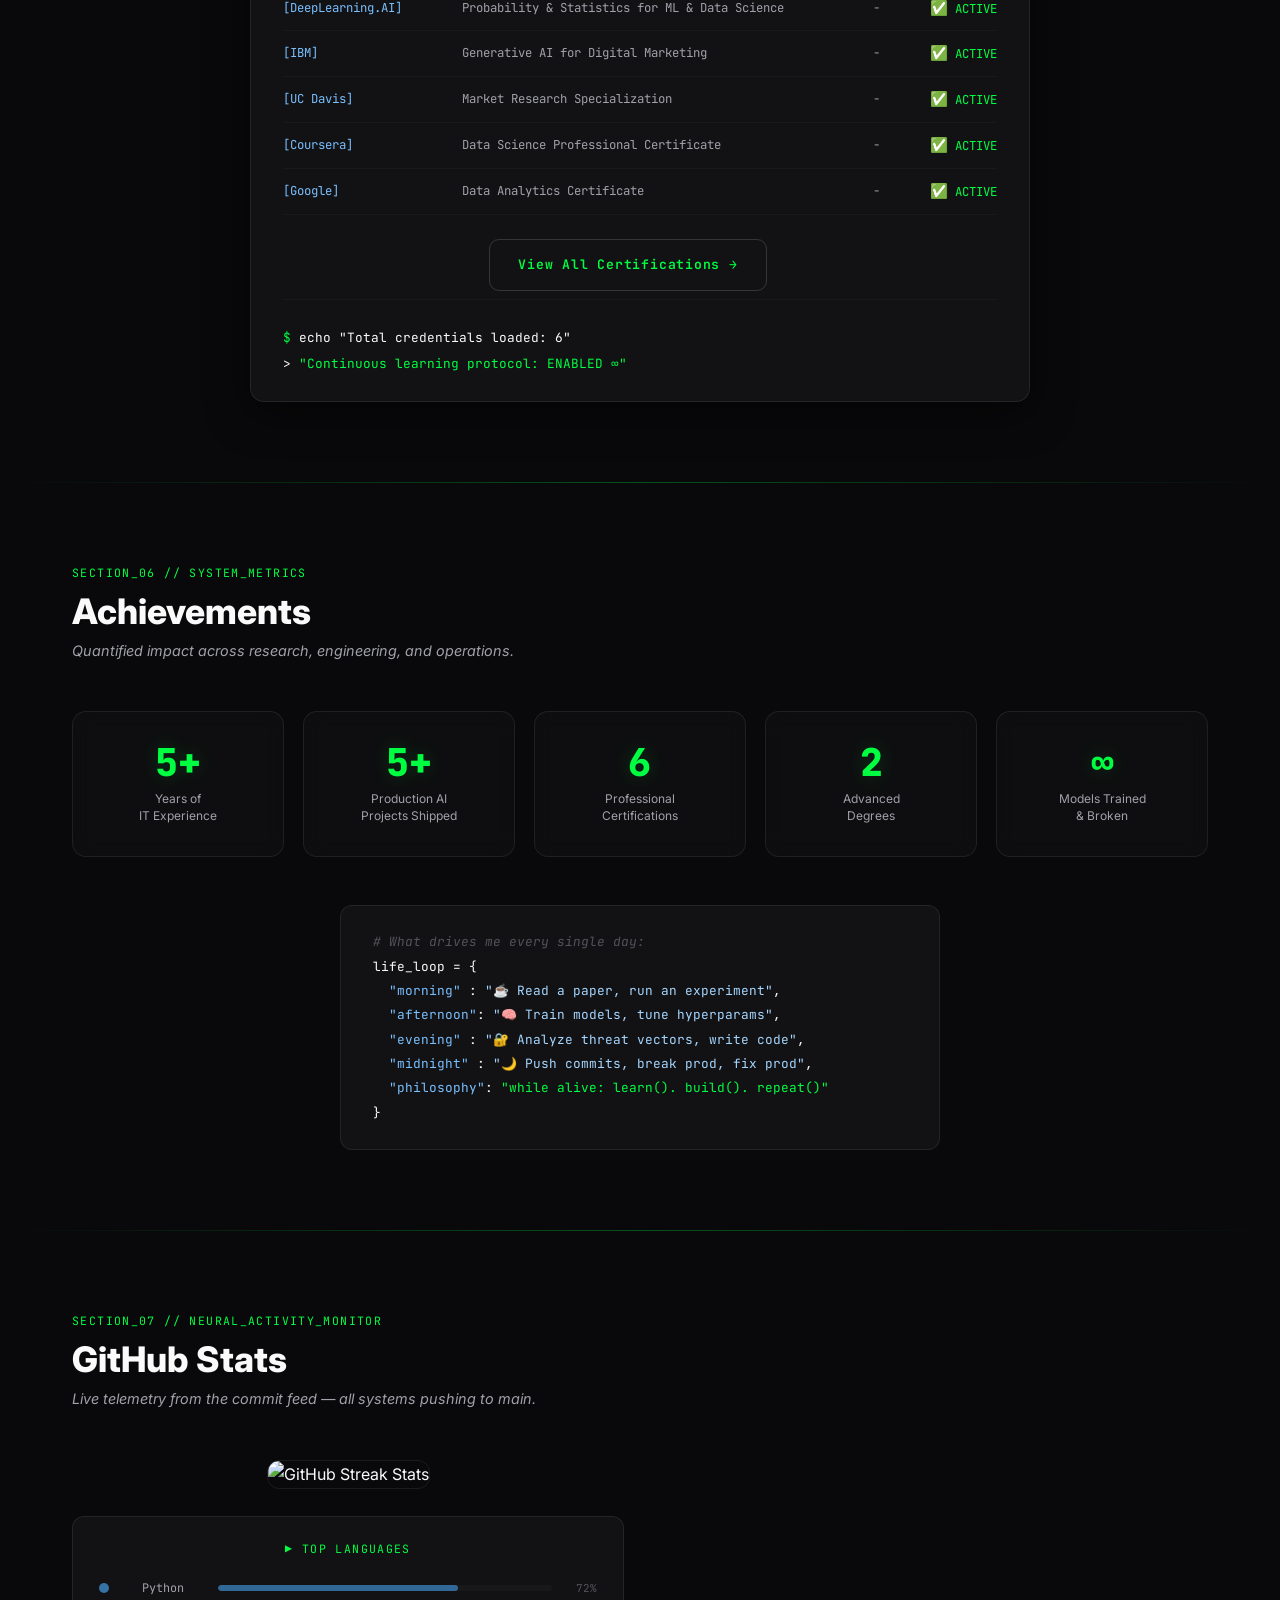
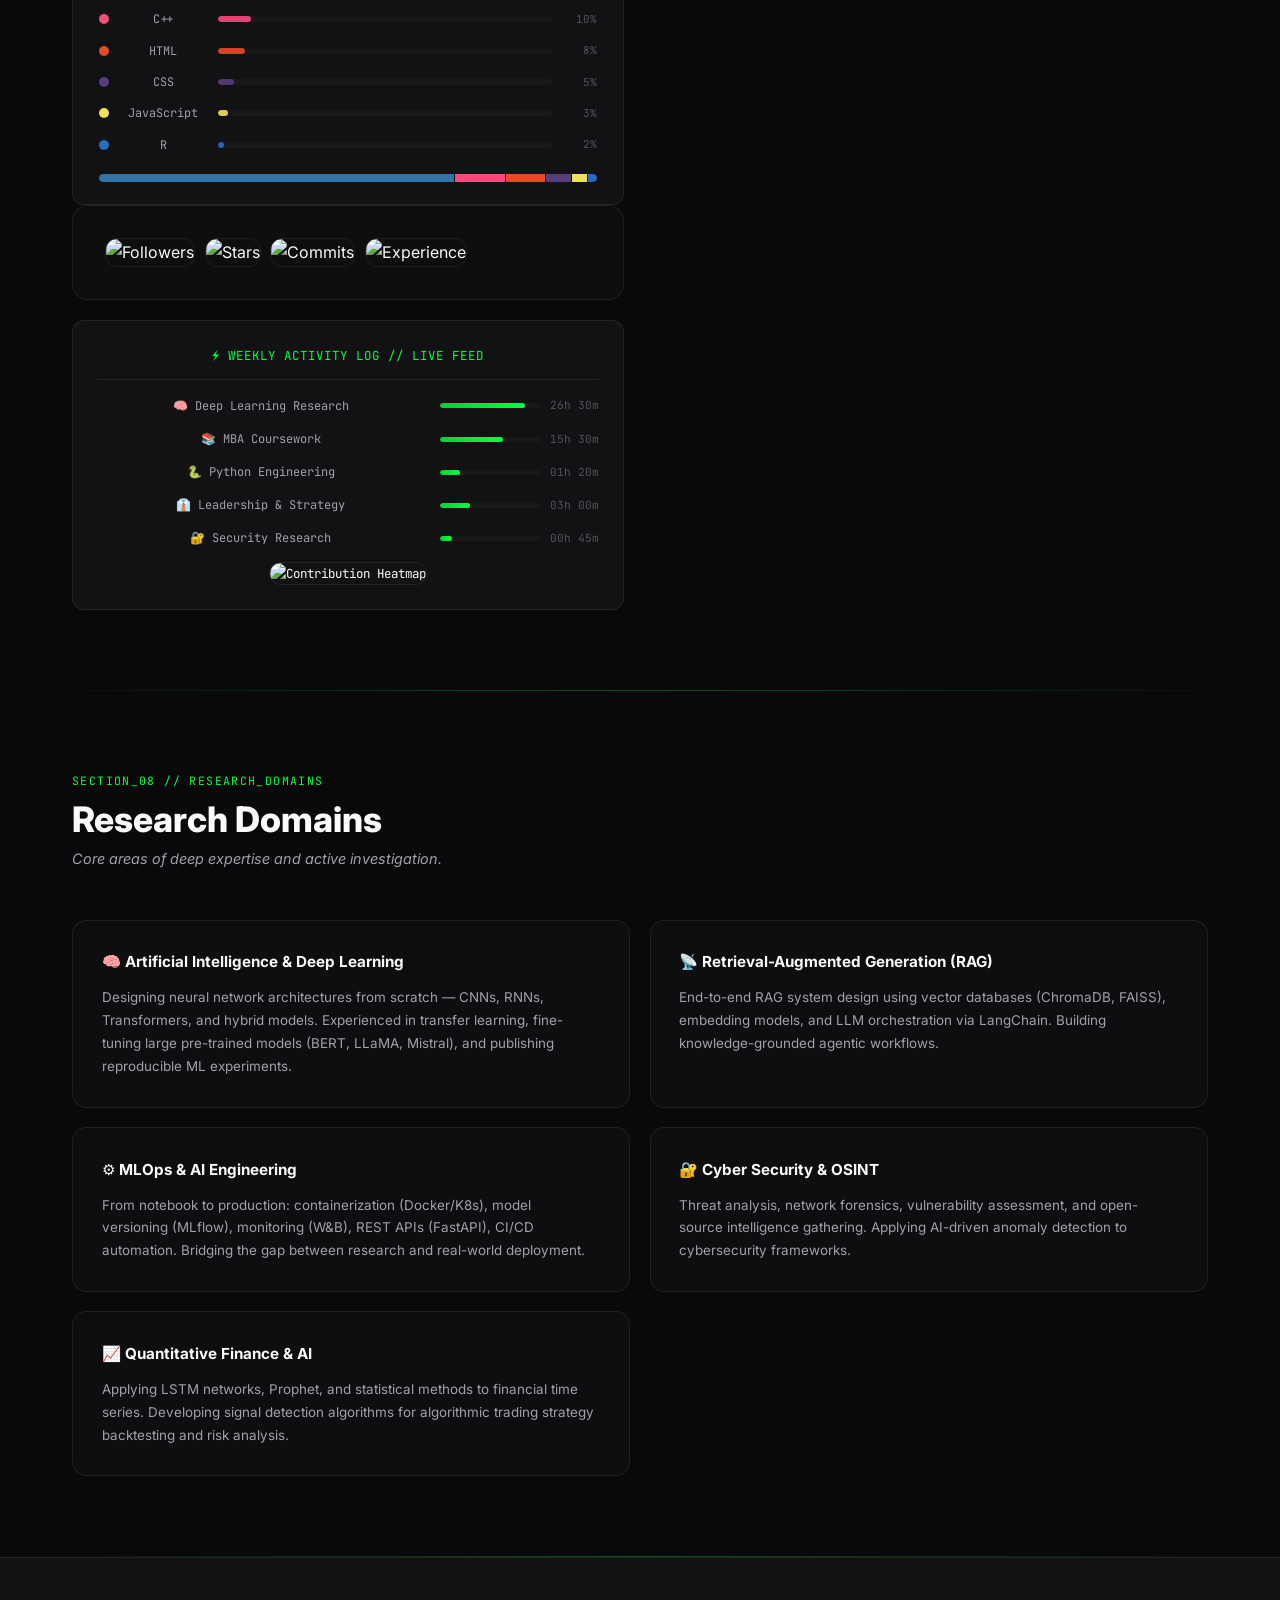
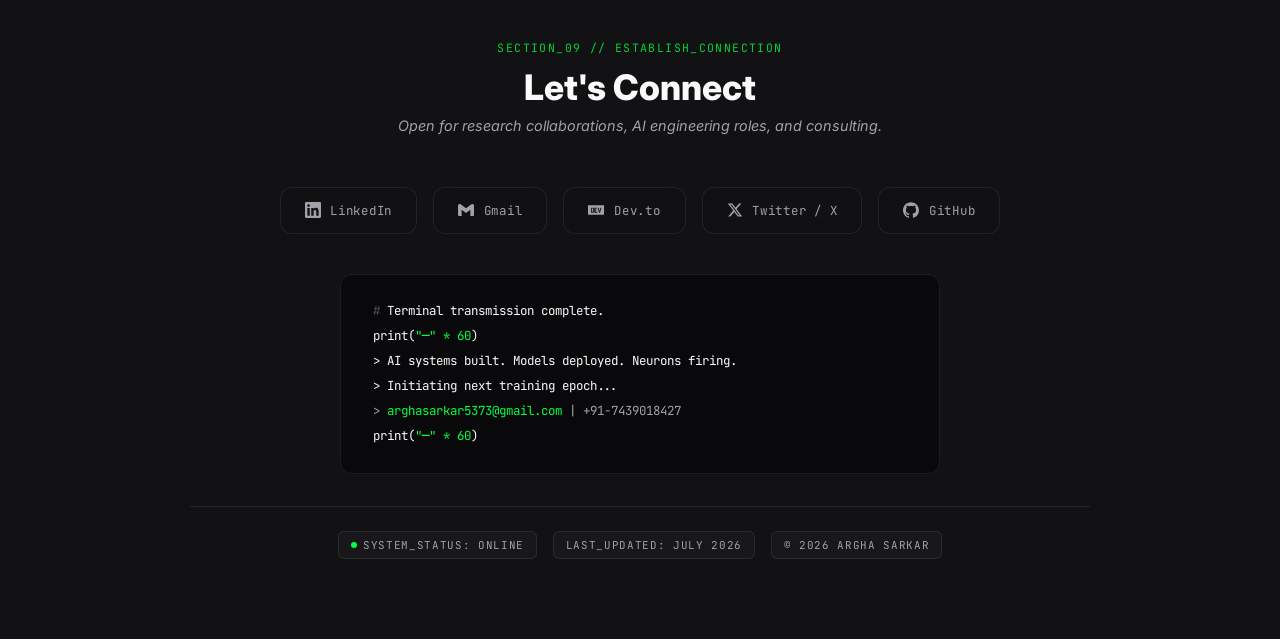
==== commit 09f19ea5: "style: refactor to modern premium aesthetic" ====
--- a/index.html
+++ b/index.html
@@ -23,8 +23,11 @@
 
 <body>
 
-<!-- Matrix Rain Background -->
-<canvas id="matrix-canvas" aria-hidden="true"></canvas>
+<!-- Dynamic Premium Background -->
+<div class="bg-orbs">
+  <div class="orb orb-1"></div>
+  <div class="orb orb-2"></div>
+</div>
 
 <!-- ═══════════════════════════════════
      NAVIGATION
--- a/style.css
+++ b/style.css
@@ -6,50 +6,51 @@
 
 /* ── CSS Variables ── */
 :root {
-  /* Dark Theme (default) */
-  --bg-primary:    #0d1117;
-  --bg-secondary:  #161b22;
-  --bg-tertiary:   #1c2128;
-  --bg-glass:      rgba(22, 27, 34, 0.7);
-  --border-color:  rgba(0, 255, 65, 0.15);
-  --border-hover:  rgba(0, 255, 65, 0.5);
-  --accent:        #00ff41;
-  --accent-dim:    #00cc33;
-  --accent-glow:   rgba(0, 255, 65, 0.2);
-  --text-primary:  #e6edf3;
-  --text-secondary:#8b949e;
-  --text-muted:    #484f58;
-  --text-code:     #00ff41;
-  --card-shadow:   0 8px 32px rgba(0, 0, 0, 0.5);
-  --glow-shadow:   0 0 20px rgba(0, 255, 65, 0.2);
-  --nav-bg:        rgba(13, 17, 23, 0.85);
-  --scrollbar-thumb: #00ff41;
-  --scrollbar-track: #161b22;
-  --badge-bg:      #1c2128;
-  --timeline-line: rgba(0, 255, 65, 0.3);
+  /* Dark Theme - Premium Deep Aesthetic */
+  --bg-primary:    #09090b;
+  --bg-secondary:  #121214;
+  --bg-tertiary:   #18181b;
+  --bg-glass:      rgba(18, 18, 20, 0.65);
+  --border-color:  rgba(255, 255, 255, 0.08);
+  --border-hover:  rgba(255, 255, 255, 0.15);
+  --accent:        #6366f1; /* Premium Indigo */
+  --accent-dim:    #4f46e5;
+  --accent-glow:   rgba(99, 102, 241, 0.25);
+  --text-primary:  #fafafa;
+  --text-secondary:#a1a1aa;
+  --text-muted:    #52525b;
+  --text-code:     #818cf8;
+  --card-shadow:   0 10px 40px rgba(0, 0, 0, 0.6);
+  --glow-shadow:   0 0 24px rgba(99, 102, 241, 0.2);
+  --nav-bg:        rgba(9, 9, 11, 0.7);
+  --scrollbar-thumb: #52525b;
+  --scrollbar-track: #09090b;
+  --badge-bg:      #18181b;
+  --timeline-line: rgba(255, 255, 255, 0.1);
 }
 
 [data-theme="light"] {
-  --bg-primary:    #f0f6ff;
+  /* Light Theme - Clean & Crisp */
+  --bg-primary:    #fafafa;
   --bg-secondary:  #ffffff;
-  --bg-tertiary:   #eaf1fb;
-  --bg-glass:      rgba(255, 255, 255, 0.8);
-  --border-color:  rgba(0, 120, 60, 0.2);
-  --border-hover:  rgba(0, 120, 60, 0.6);
-  --accent:        #007830;
-  --accent-dim:    #005a24;
-  --accent-glow:   rgba(0, 120, 60, 0.12);
-  --text-primary:  #1a2233;
-  --text-secondary:#4a5568;
-  --text-muted:    #9aa5b4;
-  --text-code:     #005a24;
-  --card-shadow:   0 8px 32px rgba(0, 80, 40, 0.1);
-  --glow-shadow:   0 0 20px rgba(0, 120, 60, 0.12);
-  --nav-bg:        rgba(240, 246, 255, 0.9);
-  --scrollbar-thumb: #007830;
-  --scrollbar-track: #eaf1fb;
-  --badge-bg:      #eaf1fb;
-  --timeline-line: rgba(0, 120, 60, 0.3);
+  --bg-tertiary:   #f4f4f5;
+  --bg-glass:      rgba(255, 255, 255, 0.75);
+  --border-color:  rgba(0, 0, 0, 0.08);
+  --border-hover:  rgba(0, 0, 0, 0.15);
+  --accent:        #4f46e5;
+  --accent-dim:    #4338ca;
+  --accent-glow:   rgba(79, 70, 229, 0.15);
+  --text-primary:  #09090b;
+  --text-secondary:#52525b;
+  --text-muted:    #a1a1aa;
+  --text-code:     #4338ca;
+  --card-shadow:   0 8px 32px rgba(0, 0, 0, 0.06);
+  --glow-shadow:   0 0 24px rgba(79, 70, 229, 0.15);
+  --nav-bg:        rgba(250, 250, 250, 0.75);
+  --scrollbar-thumb: #d4d4d8;
+  --scrollbar-track: #fafafa;
+  --badge-bg:      #f4f4f5;
+  --timeline-line: rgba(0, 0, 0, 0.1);
 }
 
 /* ── Reset & Base ── */
@@ -77,17 +78,40 @@
 /* ── Selection ── */
 ::selection { background: var(--accent); color: #0d1117; }
 
-/* ── Matrix Rain Canvas ── */
-#matrix-canvas {
+/* ── Dynamic Premium Background ── */
+.bg-orbs {
   position: fixed;
   top: 0; left: 0;
   width: 100%; height: 100%;
   z-index: 0;
-  opacity: 0.035;
+  overflow: hidden;
   pointer-events: none;
-  transition: opacity 0.4s;
-}
-[data-theme="light"] #matrix-canvas { opacity: 0.015; }
+}
+.bg-orbs .orb {
+  position: absolute;
+  border-radius: 50%;
+  filter: blur(120px);
+  opacity: 0.4;
+  animation: float 20s infinite alternate ease-in-out;
+}
+.bg-orbs .orb-1 {
+  width: 600px; height: 600px;
+  background: var(--accent);
+  top: -10%; left: -10%;
+}
+.bg-orbs .orb-2 {
+  width: 500px; height: 500px;
+  background: var(--accent-dim);
+  bottom: -20%; right: -10%;
+  animation-delay: -10s;
+}
+[data-theme="light"] .bg-orbs .orb { opacity: 0.15; }
+
+@keyframes float {
+  0% { transform: translate(0, 0) scale(1); }
+  50% { transform: translate(100px, 50px) scale(1.1); }
+  100% { transform: translate(-50px, 100px) scale(0.9); }
+}
 
 /* ── Navigation ── */
 .navbar {
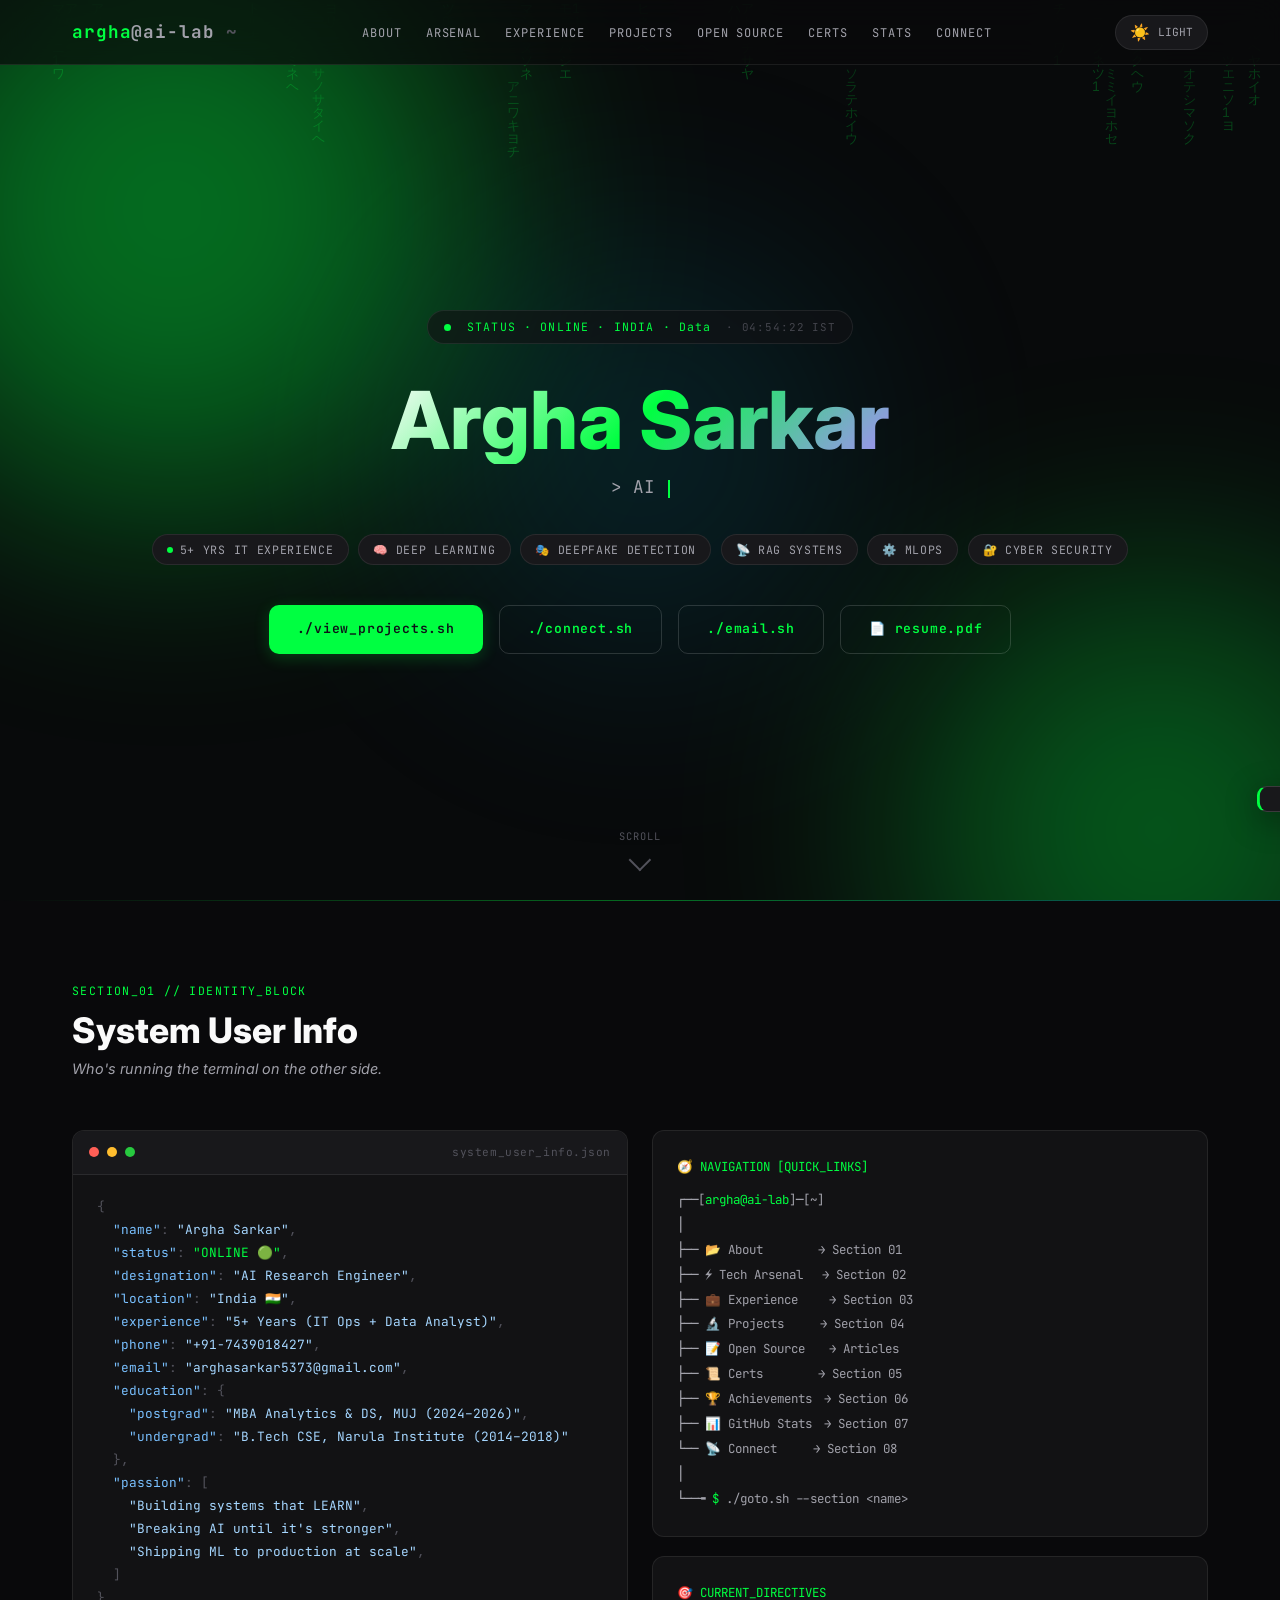
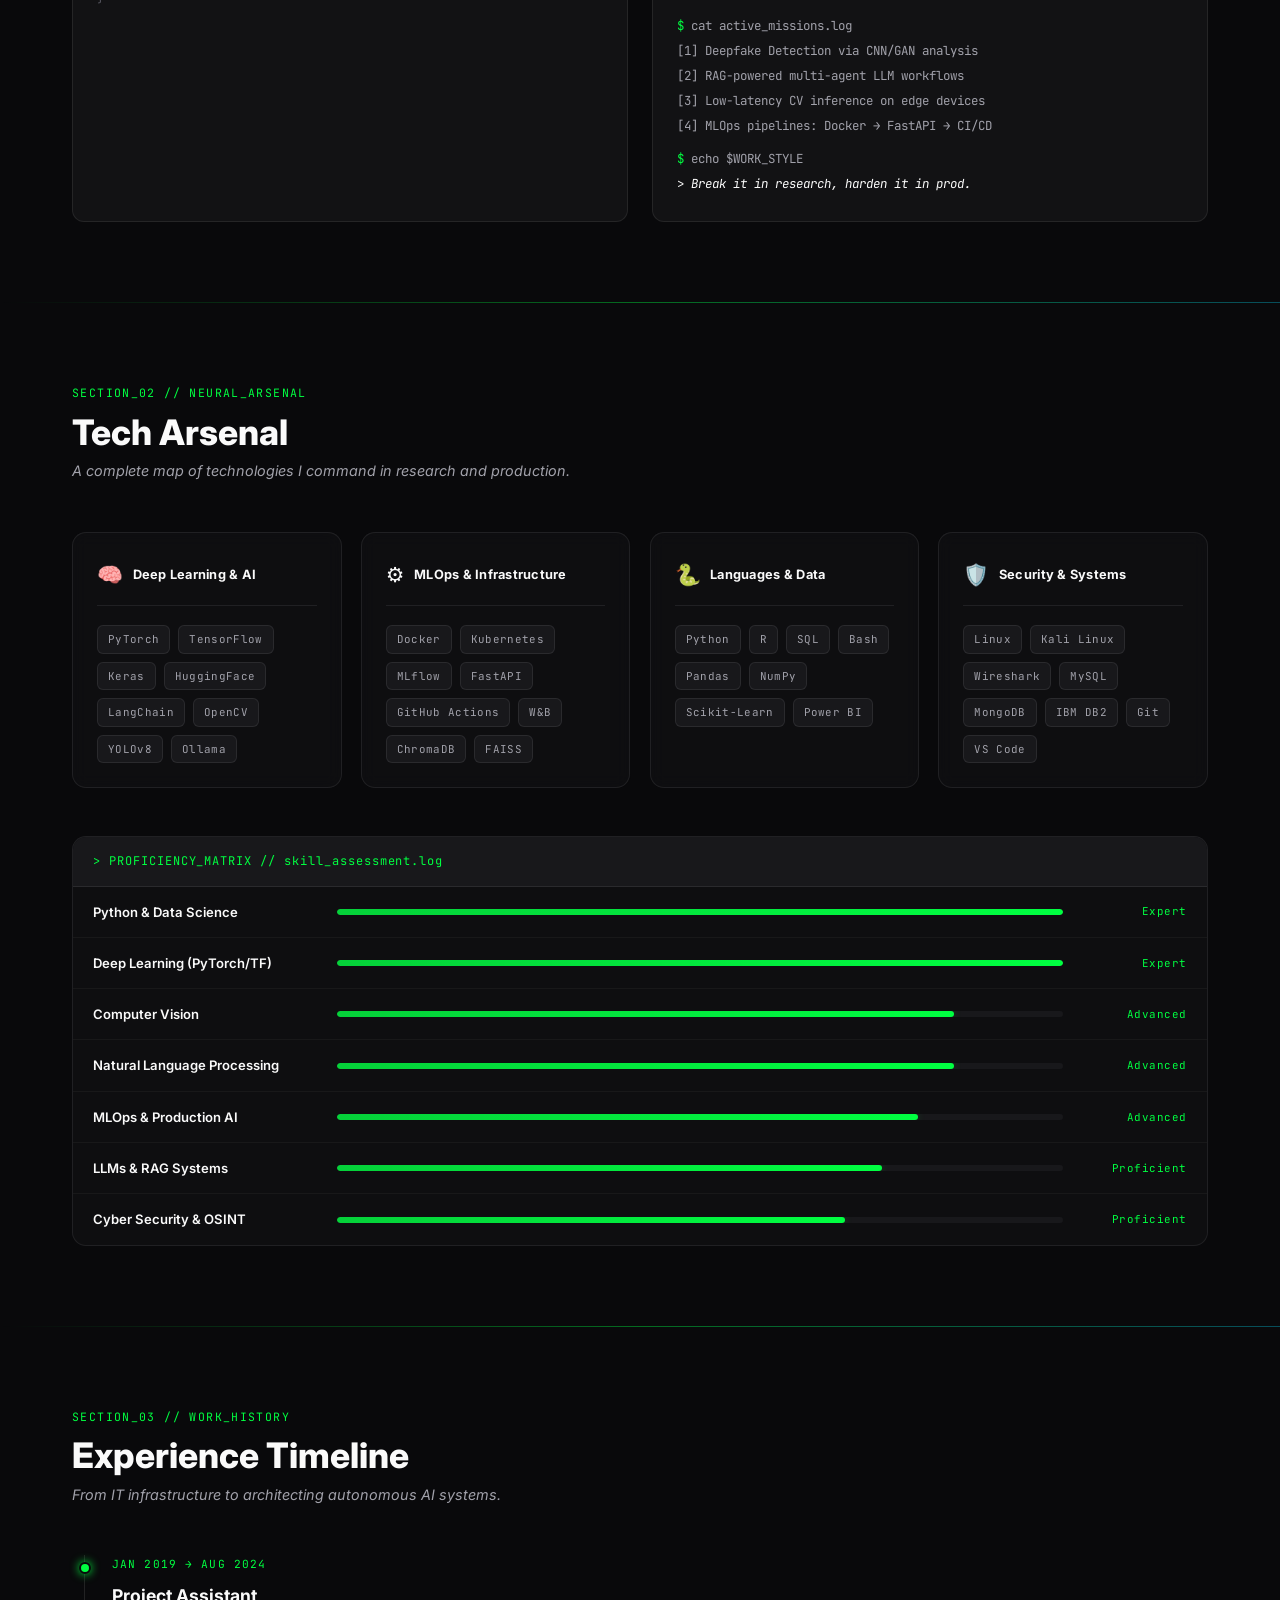
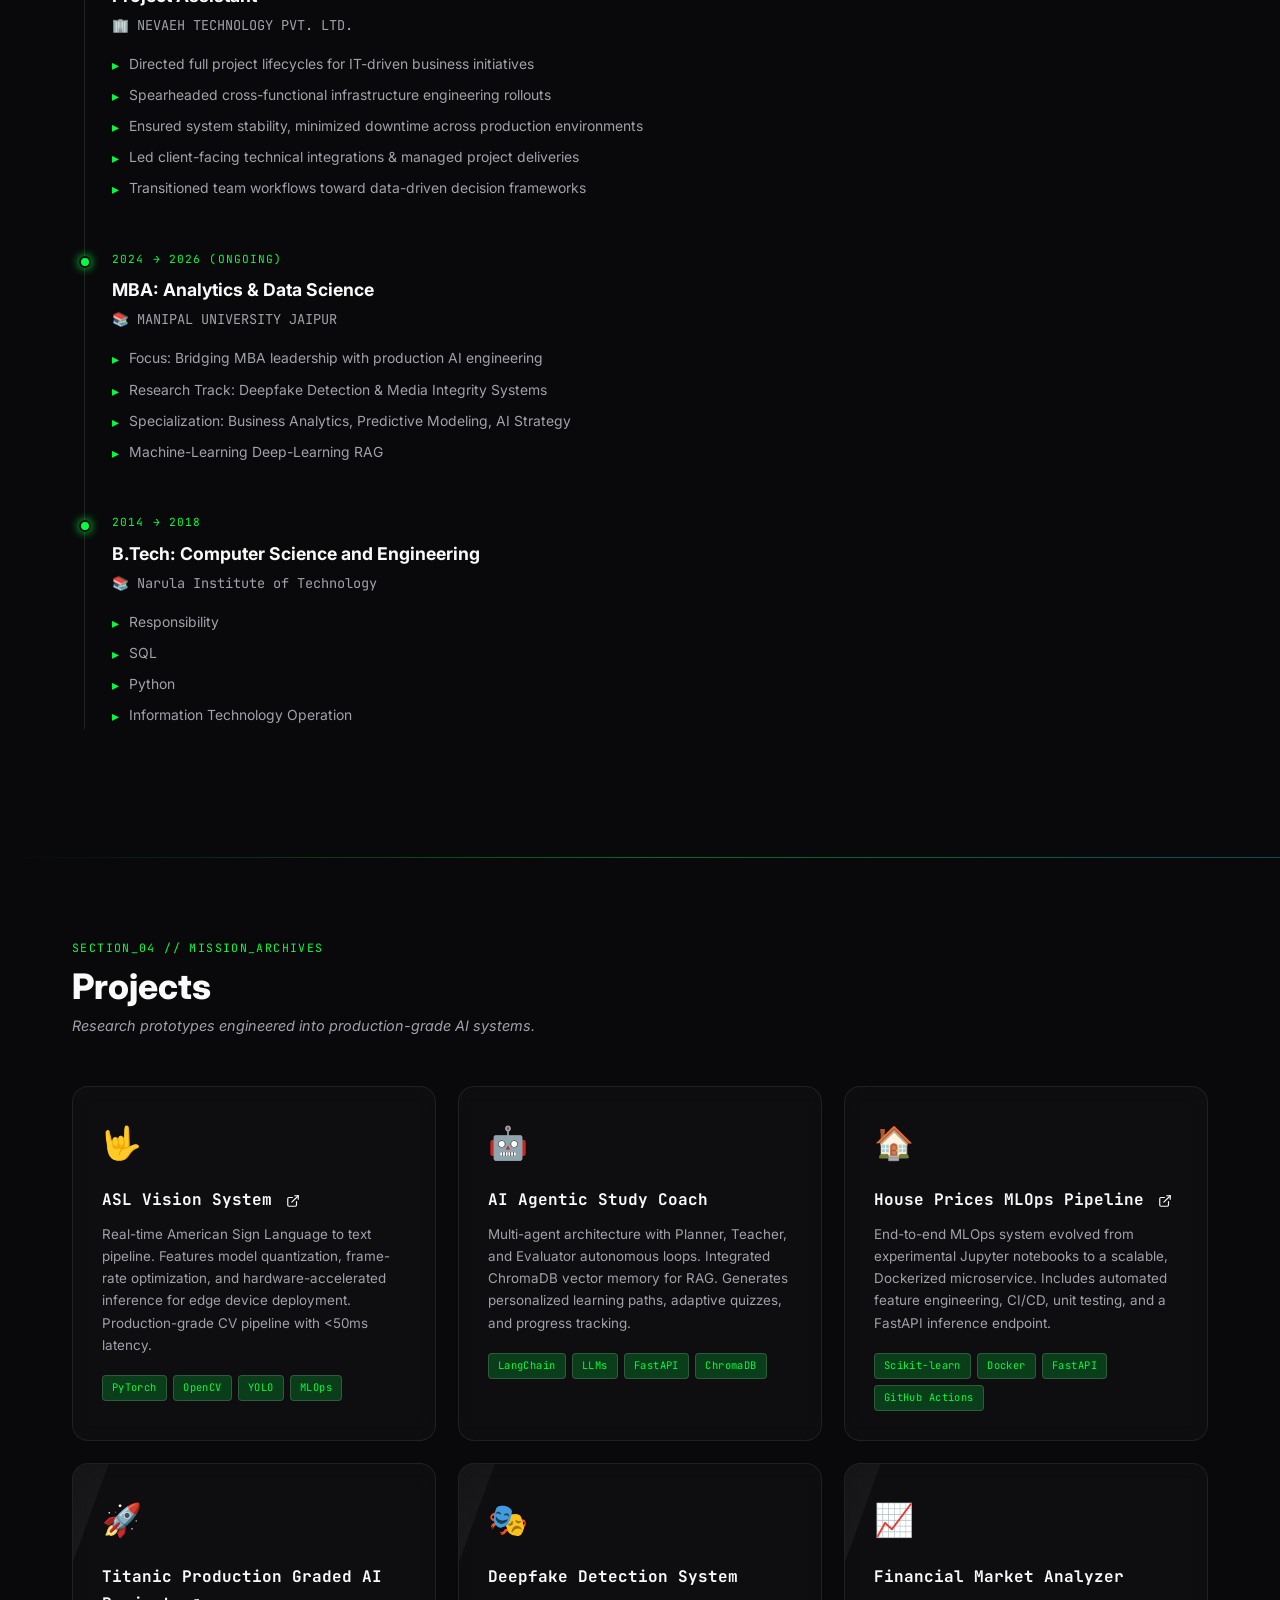
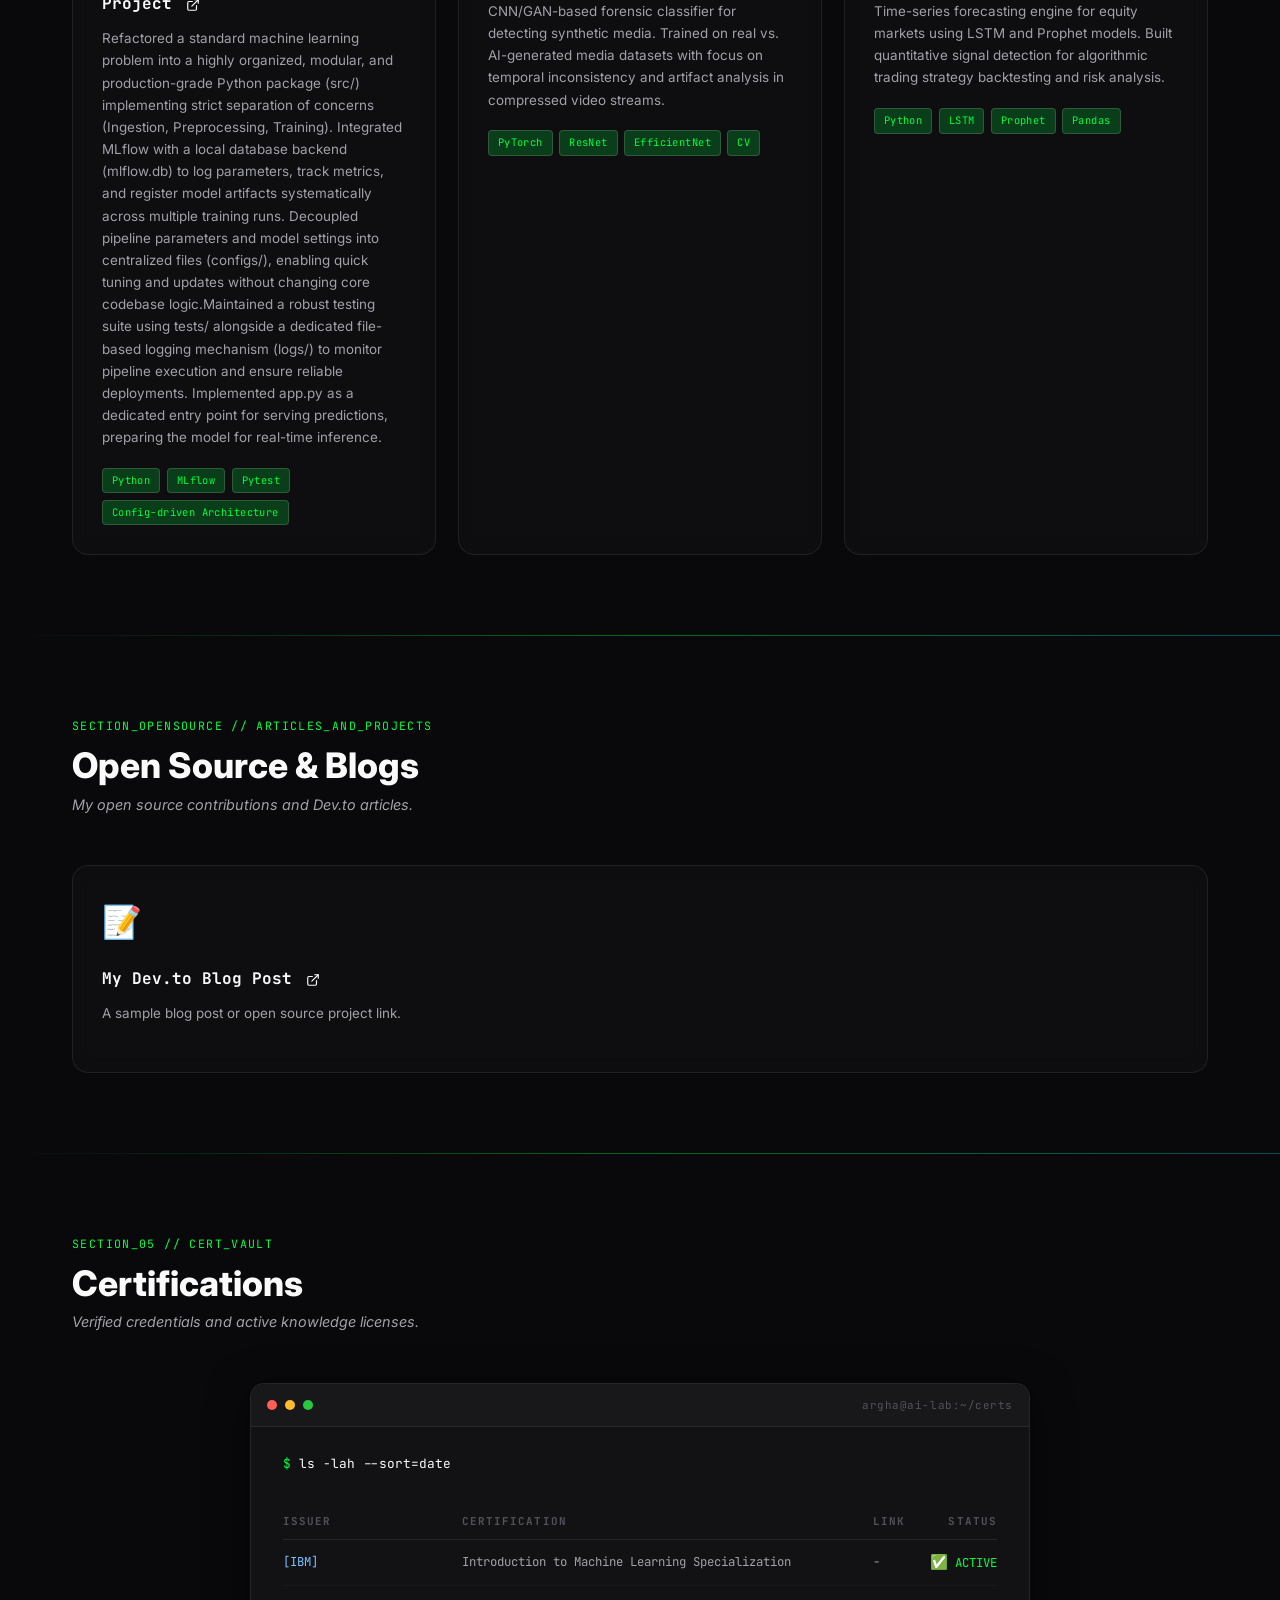
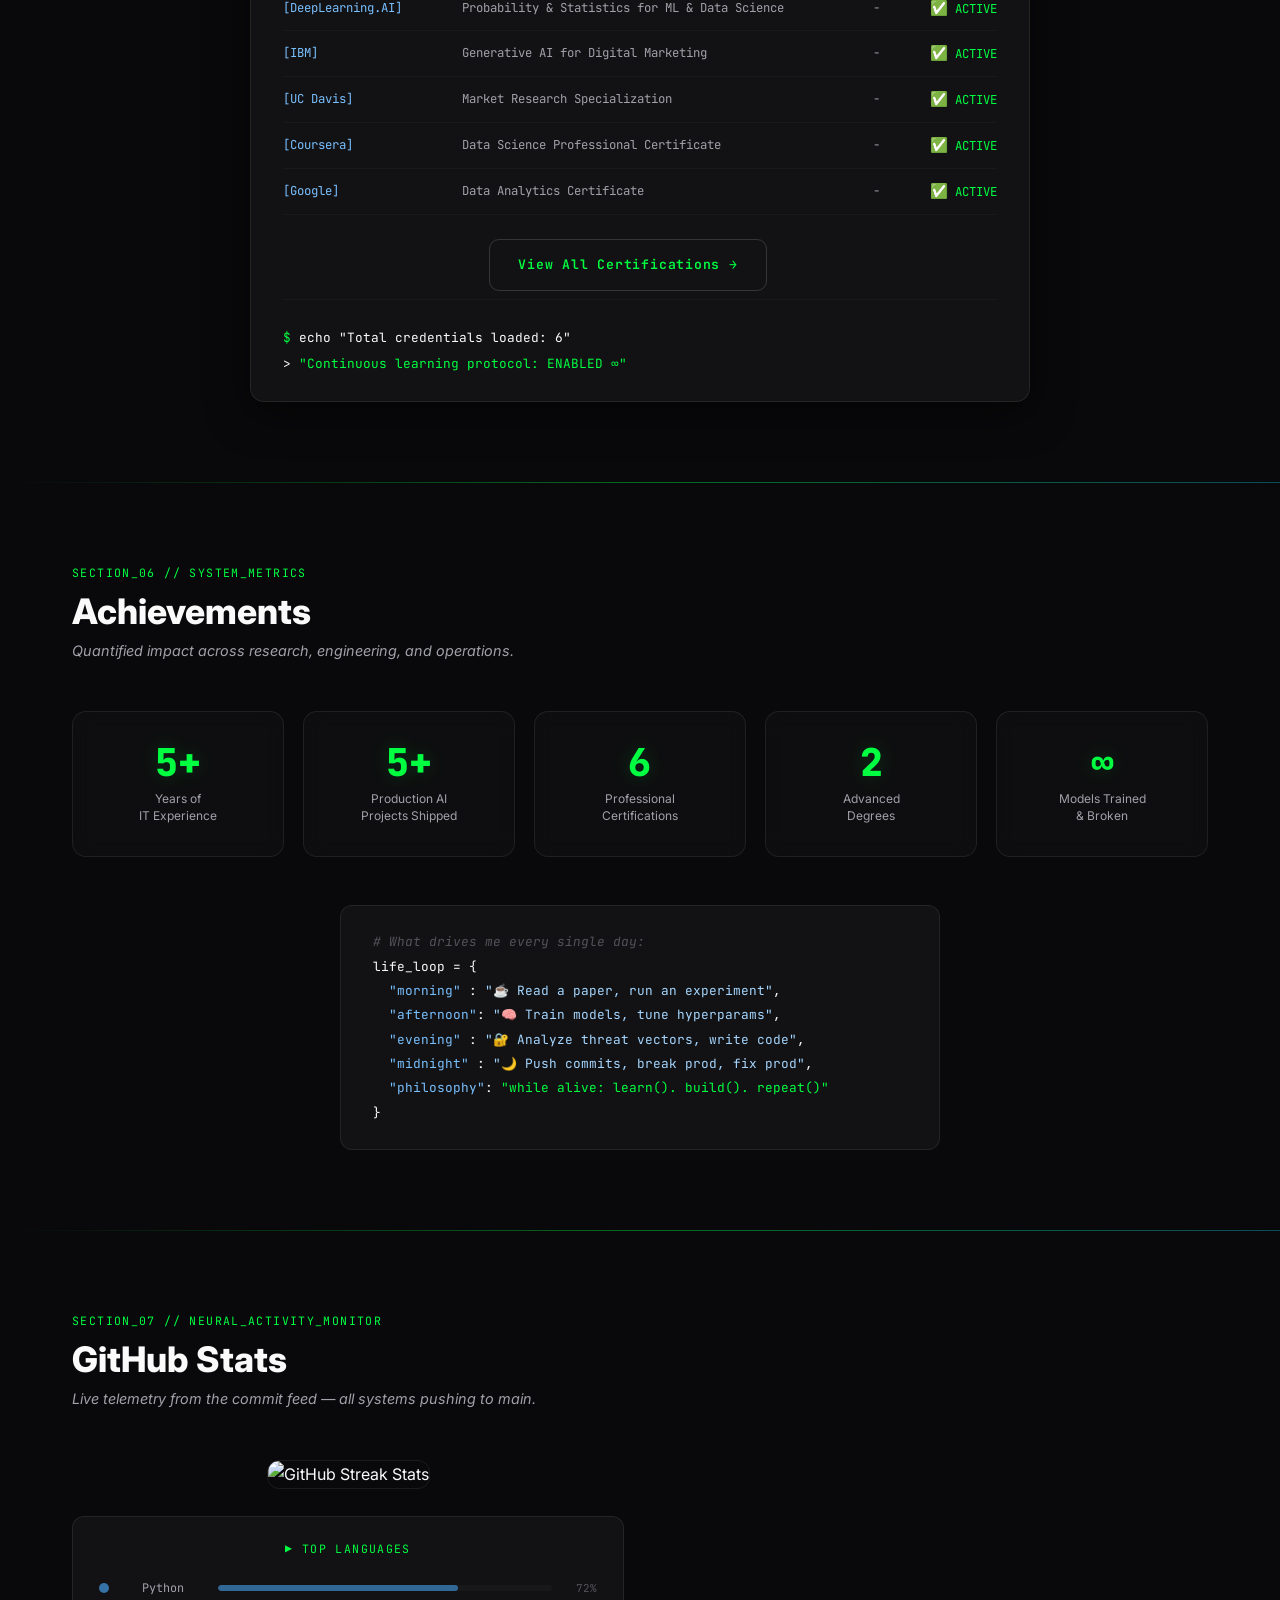
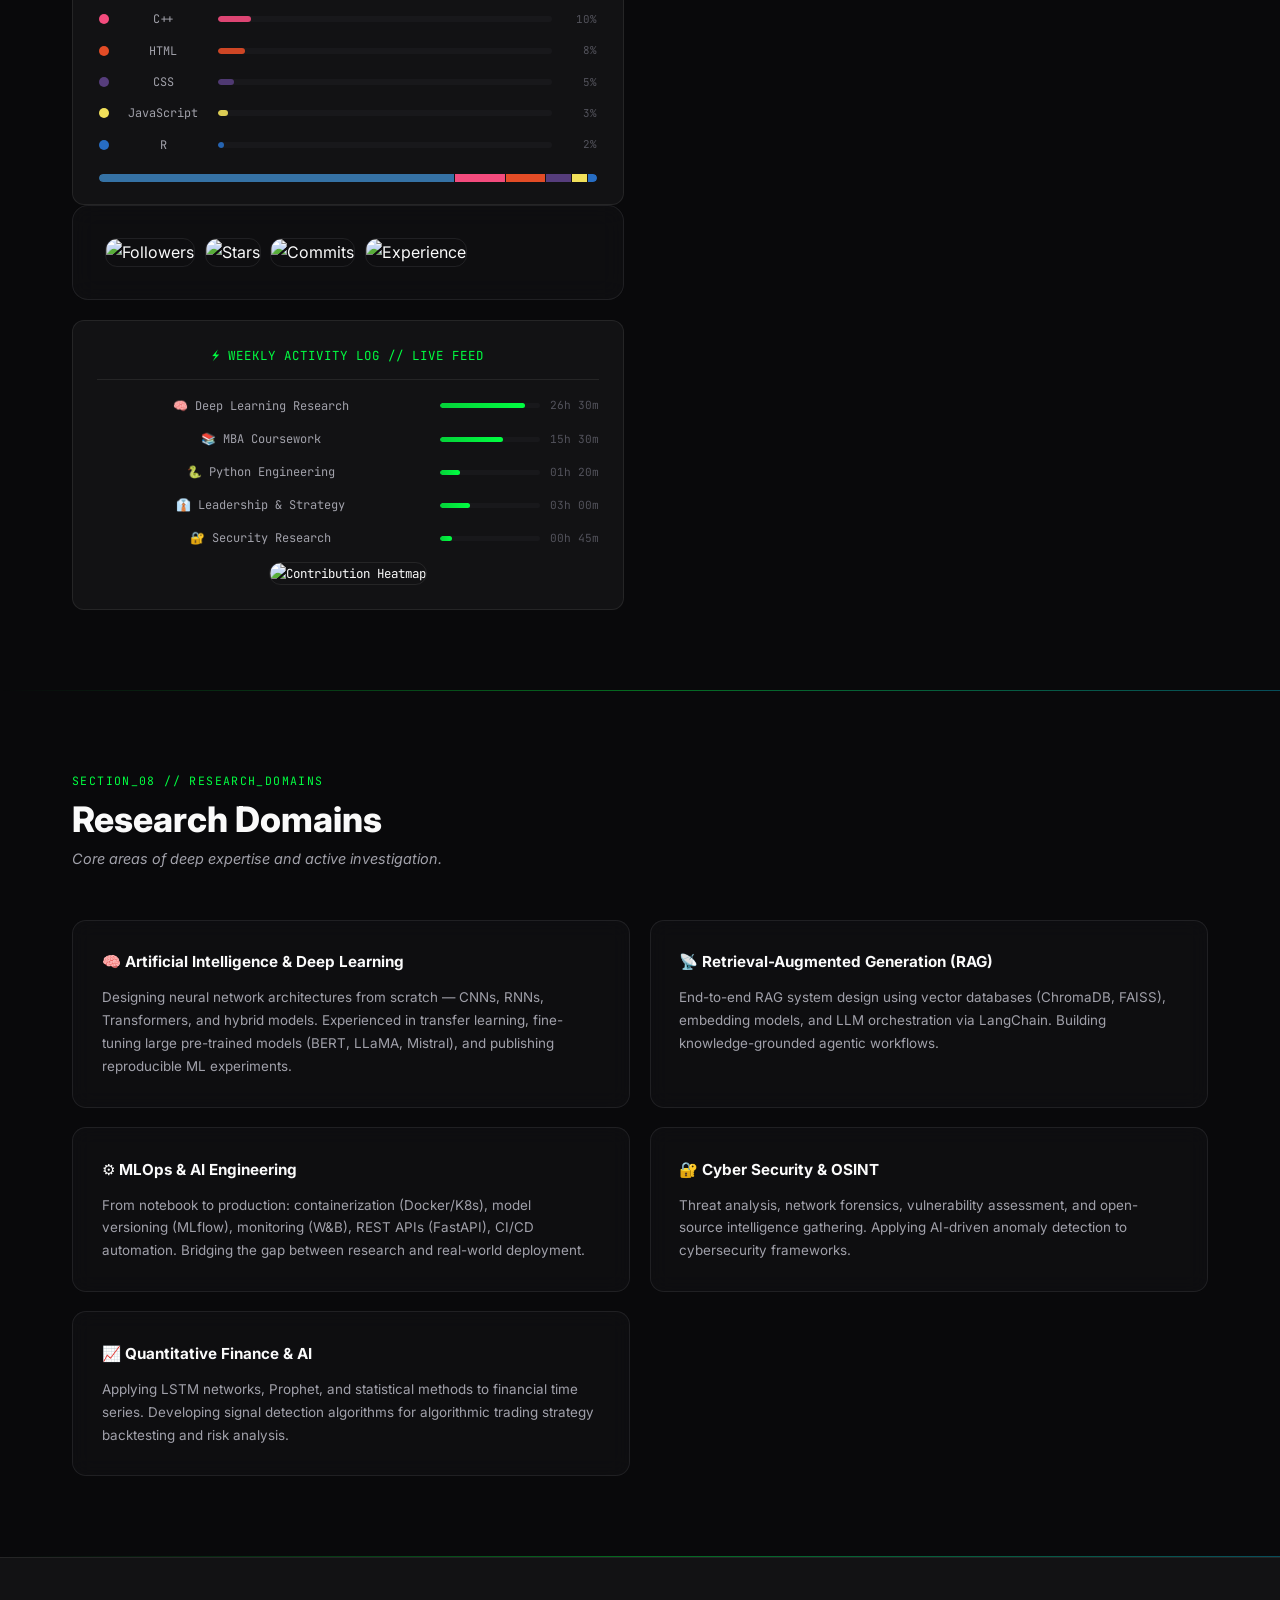
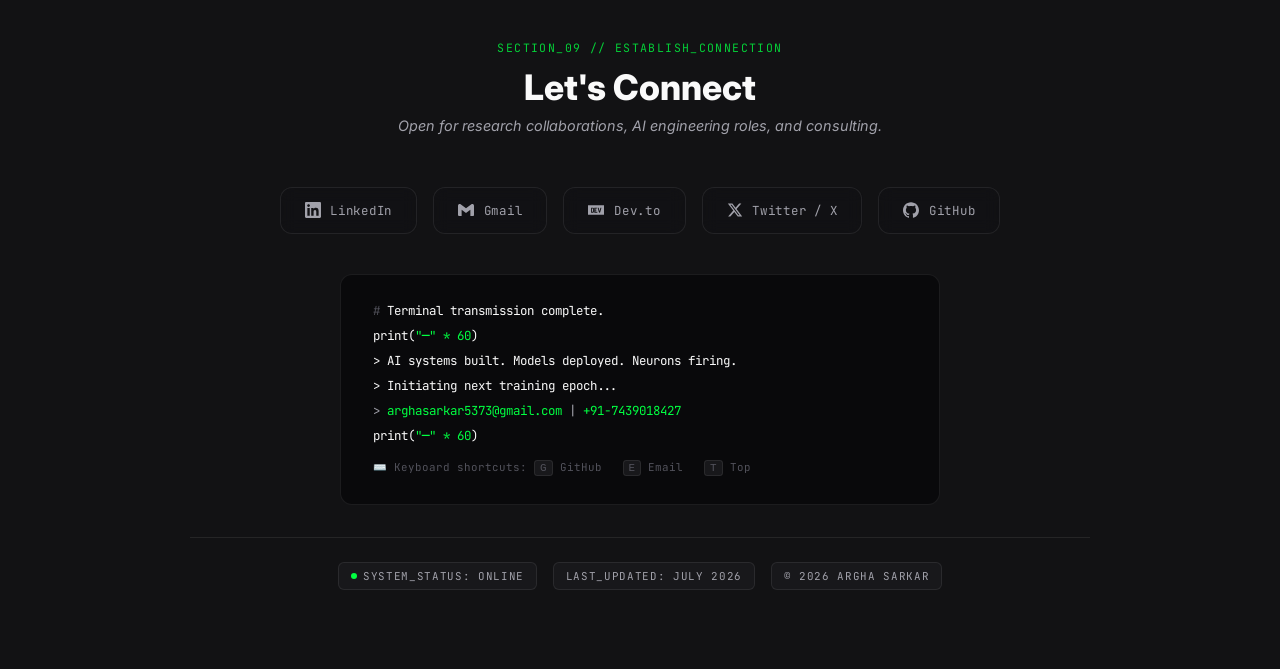
==== commit a98ef473: "feat: portfolio upgrade — matrix fix, gradient hero, glitch, tilt, scroll progress, live clock, keyb" ====
--- a/index.html
+++ b/index.html
@@ -7,6 +7,7 @@
   <meta id="site-desc" name="description" content="Portfolio of Argha Sarkar — AI Research Engineer specializing in Deep Learning, MLOps, Deepfake Detection, RAG Systems, and Edge AI. 5+ years of experience building production AI." />
   <meta name="keywords" content="Argha Sarkar, AI Research Engineer, Deep Learning, MLOps, PyTorch, Deepfake Detection, RAG, LangChain, Computer Vision" />
   <meta name="author" content="Argha Sarkar" />
+  <link rel="canonical" href="https://argha-sarkar.github.io/" />
 
   <!-- Open Graph -->
   <meta property="og:title" content="Argha Sarkar — AI Research Engineer" />
@@ -23,10 +24,17 @@
 
 <body>
 
+<!-- Scroll Progress Bar -->
+<div id="scroll-progress-bar" aria-hidden="true"></div>
+
+<!-- Matrix Rain Canvas -->
+<canvas id="matrix-canvas" aria-hidden="true"></canvas>
+
 <!-- Dynamic Premium Background -->
-<div class="bg-orbs">
+<div class="bg-orbs" aria-hidden="true">
   <div class="orb orb-1"></div>
   <div class="orb orb-2"></div>
+  <div class="orb orb-3"></div>
 </div>
 
 <!-- ═══════════════════════════════════
@@ -81,9 +89,10 @@
   <div class="hero-badge">
     <span class="dot"></span>
     <span id="hero-status-text">STATUS&nbsp;·&nbsp;ONLINE&nbsp;·&nbsp;INDIA</span>
-  </div>
-
-  <h1 class="hero-name">
+    <span id="hero-live-clock" class="hero-clock" aria-live="polite"></span>
+  </div>
+
+  <h1 class="hero-name glitch" data-text="Argha Sarkar">
     <span id="hero-name-first">Argha</span> <span class="accent" id="hero-name-last">Sarkar</span>
   </h1>
 
@@ -101,9 +110,10 @@
   </div>
 
   <div class="hero-cta">
-    <a href="#projects" class="btn btn-primary">./view_projects.sh</a>
-    <a href="#connect" class="btn btn-outline">./connect.sh</a>
-    <a href="mailto:arghasarkar5373@gmail.com" class="btn btn-outline">./email.sh</a>
+    <a href="#projects" class="btn btn-primary" id="cta-projects">./view_projects.sh</a>
+    <a href="#connect" class="btn btn-outline" id="cta-connect">./connect.sh</a>
+    <a href="mailto:arghasarkar5373@gmail.com" class="btn btn-outline" id="cta-email">./email.sh</a>
+    <a href="resume.pdf" download class="btn btn-outline" id="cta-resume" aria-label="Download Resume PDF">📄 resume.pdf</a>
   </div>
 
   <div class="hero-scroll-hint">
@@ -795,8 +805,9 @@
       <div>print(<span style="color:var(--accent)">"─" * 60</span>)</div>
       <div style="color:var(--text-primary)">&gt; AI systems built. Models deployed. Neurons firing.</div>
       <div style="color:var(--text-primary)">&gt; Initiating next training epoch...</div>
-      <div style="color:var(--text-secondary)">&gt; <a href="mailto:arghasarkar5373@gmail.com" style="color:var(--accent);text-decoration:none;">arghasarkar5373@gmail.com</a> | +91-7439018427</div>
+      <div style="color:var(--text-secondary)">&gt; <a href="mailto:arghasarkar5373@gmail.com" style="color:var(--accent);text-decoration:none;" id="footer-email-copy" title="Click to copy email" aria-label="Copy email to clipboard">arghasarkar5373@gmail.com</a> | <span id="footer-phone-copy" style="cursor:pointer;color:var(--accent);" title="Click to copy phone" aria-label="Copy phone to clipboard">+91-7439018427</span></div>
       <div>print(<span style="color:var(--accent)">"─" * 60</span>)</div>
+      <div style="color:var(--text-muted);margin-top:0.5rem;font-size:0.68rem;">⌨️ Keyboard shortcuts: <kbd style="background:var(--bg-tertiary);padding:1px 5px;border-radius:3px;border:1px solid var(--border-color);">G</kbd> GitHub &nbsp; <kbd style="background:var(--bg-tertiary);padding:1px 5px;border-radius:3px;border:1px solid var(--border-color);">E</kbd> Email &nbsp; <kbd style="background:var(--bg-tertiary);padding:1px 5px;border-radius:3px;border:1px solid var(--border-color);">T</kbd> Top</div>
     </div>
 
     <!-- Footer Bar -->
@@ -809,6 +820,9 @@
 </footer>
 
 </main>
+
+<!-- Toast Notification -->
+<div id="toast-notification" aria-live="polite" aria-atomic="true"></div>
 
 <!-- Back to Top -->
 <button
--- a/style.css
+++ b/style.css
@@ -105,13 +105,45 @@
   bottom: -20%; right: -10%;
   animation-delay: -10s;
 }
-[data-theme="light"] .bg-orbs .orb { opacity: 0.15; }
+.bg-orbs .orb-3 {
+  width: 400px; height: 400px;
+  background: #06b6d4; /* teal accent */
+  top: 50%; left: 50%;
+  transform: translate(-50%, -50%);
+  animation-delay: -5s;
+  opacity: 0.15;
+}
+[data-theme="light"] .bg-orbs .orb { opacity: 0.12; }
 
 @keyframes float {
   0% { transform: translate(0, 0) scale(1); }
   50% { transform: translate(100px, 50px) scale(1.1); }
   100% { transform: translate(-50px, 100px) scale(0.9); }
 }
+
+/* ── Matrix Canvas ── */
+#matrix-canvas {
+  position: fixed;
+  top: 0; left: 0;
+  width: 100%; height: 100%;
+  z-index: 0;
+  pointer-events: none;
+  opacity: 0.35;
+}
+[data-theme="light"] #matrix-canvas { opacity: 0.06; }
+
+/* ── Scroll Progress Bar ── */
+#scroll-progress-bar {
+  position: fixed;
+  top: 0; left: 0;
+  height: 3px;
+  width: 0%;
+  background: linear-gradient(90deg, var(--accent-dim), var(--accent), #06b6d4);
+  z-index: 9999;
+  transition: width 0.1s linear;
+  box-shadow: 0 0 8px var(--accent-glow);
+}
+
 
 /* ── Navigation ── */
 .navbar {
@@ -221,9 +253,15 @@
 .section-divider {
   width: 100%;
   height: 1px;
-  background: linear-gradient(90deg, transparent, var(--accent), transparent);
-  opacity: 0.3;
+  background: linear-gradient(90deg, transparent, var(--accent), #06b6d4, var(--accent), transparent);
+  background-size: 200% 100%;
+  opacity: 0.4;
   margin: 0;
+  animation: divider-sweep 6s linear infinite;
+}
+@keyframes divider-sweep {
+  0%   { background-position: 200% 0; }
+  100% { background-position: -200% 0; }
 }
 
 /* ── Section Labels ── */
@@ -311,8 +349,56 @@
   line-height: 1.1;
   margin-bottom: 0.5rem;
   animation: fadeInUp 0.8s 0.2s ease both;
-}
-.hero-name .accent { color: var(--accent); }
+  background: linear-gradient(135deg, var(--text-primary) 0%, var(--accent) 50%, #a78bfa 100%);
+  -webkit-background-clip: text;
+  -webkit-text-fill-color: transparent;
+  background-clip: text;
+}
+[data-theme="light"] .hero-name {
+  background: linear-gradient(135deg, #09090b 0%, var(--accent) 60%, #7c3aed 100%);
+  -webkit-background-clip: text;
+  background-clip: text;
+}
+.hero-name .accent { -webkit-text-fill-color: unset; color: inherit; }
+
+/* Glitch animation on hero name */
+.glitch {
+  position: relative;
+}
+.glitch::before,
+.glitch::after {
+  content: attr(data-text);
+  position: absolute;
+  top: 0; left: 0;
+  width: 100%;
+  background: linear-gradient(135deg, var(--text-primary) 0%, var(--accent) 50%, #a78bfa 100%);
+  -webkit-background-clip: text;
+  -webkit-text-fill-color: transparent;
+  background-clip: text;
+  overflow: hidden;
+  opacity: 0;
+}
+.glitch.glitch-active::before {
+  animation: glitch-before 0.4s steps(2) forwards;
+  opacity: 1;
+}
+.glitch.glitch-active::after {
+  animation: glitch-after 0.4s steps(2) 0.05s forwards;
+  opacity: 1;
+}
+@keyframes glitch-before {
+  0%   { clip-path: inset(0 0 90% 0); transform: translate(-3px, 0); }
+  25%  { clip-path: inset(30% 0 50% 0); transform: translate(3px, 0); }
+  50%  { clip-path: inset(60% 0 20% 0); transform: translate(-2px, 0); }
+  75%  { clip-path: inset(10% 0 80% 0); transform: translate(2px, 0); }
+  100% { clip-path: inset(0 0 100% 0); transform: translate(0, 0); }
+}
+@keyframes glitch-after {
+  0%   { clip-path: inset(60% 0 10% 0); transform: translate(3px, 0); color: #06b6d4; }
+  33%  { clip-path: inset(20% 0 70% 0); transform: translate(-3px, 0); }
+  66%  { clip-path: inset(80% 0 5%  0); transform: translate(2px, 0); color: #a78bfa; }
+  100% { clip-path: inset(100% 0 0  0); transform: translate(0, 0); }
+}
 
 .hero-title {
   font-family: 'JetBrains Mono', monospace;
@@ -370,6 +456,16 @@
   animation: fadeInUp 0.8s 0.65s ease both;
 }
 
+/* Hero live clock */
+.hero-clock {
+  font-family: 'JetBrains Mono', monospace;
+  font-size: 0.68rem;
+  color: var(--text-muted);
+  letter-spacing: 0.08em;
+  margin-left: 0.4rem;
+  opacity: 0.8;
+}
+
 .btn {
   display: inline-flex;
   align-items: center;
@@ -649,6 +745,27 @@
   position: relative;
   margin-bottom: 3rem;
 }
+/* Timeline dot pulse ring */
+.timeline-item::after {
+  content: '';
+  position: absolute;
+  left: calc(-2.08rem - 6px);
+  top: calc(0.4rem - 6px);
+  width: 24px; height: 24px;
+  border-radius: 50%;
+  border: 2px solid var(--accent);
+  opacity: 0;
+  transition: opacity 0.3s, transform 0.3s;
+}
+.timeline-item:hover::after {
+  opacity: 0.5;
+  animation: ring-pulse 1.2s ease-out infinite;
+}
+@keyframes ring-pulse {
+  0%   { transform: scale(1); opacity: 0.5; }
+  100% { transform: scale(2.2); opacity: 0; }
+}
+
 .timeline-item::before {
   content: '';
   position: absolute;
@@ -723,7 +840,21 @@
   transition: all 0.35s ease;
   position: relative;
   overflow: hidden;
-}
+  transform-style: preserve-3d;
+  will-change: transform;
+}
+/* Shimmer sweep */
+.project-card::after {
+  content: '';
+  position: absolute;
+  top: 0; left: -75%;
+  width: 50%; height: 100%;
+  background: linear-gradient(120deg, transparent 0%, rgba(255,255,255,0.06) 50%, transparent 100%);
+  transform: skewX(-20deg);
+  transition: left 0.6s ease;
+  pointer-events: none;
+}
+.project-card:hover::after { left: 125%; }
 .project-card::before {
   content: '';
   position: absolute;
@@ -1104,6 +1235,30 @@
 @keyframes glowPulse {
   0%, 100% { box-shadow: 0 0 10px var(--accent-glow); }
   50%       { box-shadow: 0 0 25px var(--accent-glow), 0 0 50px rgba(0,255,65,0.1); }
+}
+
+/* ── Toast Notification ── */
+#toast-notification {
+  position: fixed;
+  bottom: 5.5rem;
+  right: 2rem;
+  background: var(--bg-tertiary);
+  border: 1px solid var(--border-hover);
+  border-left: 3px solid var(--accent);
+  border-radius: 10px;
+  padding: 12px 20px;
+  font-family: 'JetBrains Mono', monospace;
+  font-size: 0.78rem;
+  color: var(--text-primary);
+  z-index: 9998;
+  transform: translateX(120%);
+  transition: transform 0.35s cubic-bezier(0.34, 1.56, 0.64, 1);
+  box-shadow: 0 8px 32px rgba(0,0,0,0.4);
+  pointer-events: none;
+  max-width: 280px;
+}
+#toast-notification.show {
+  transform: translateX(0);
 }
 
 /* Scroll reveal */
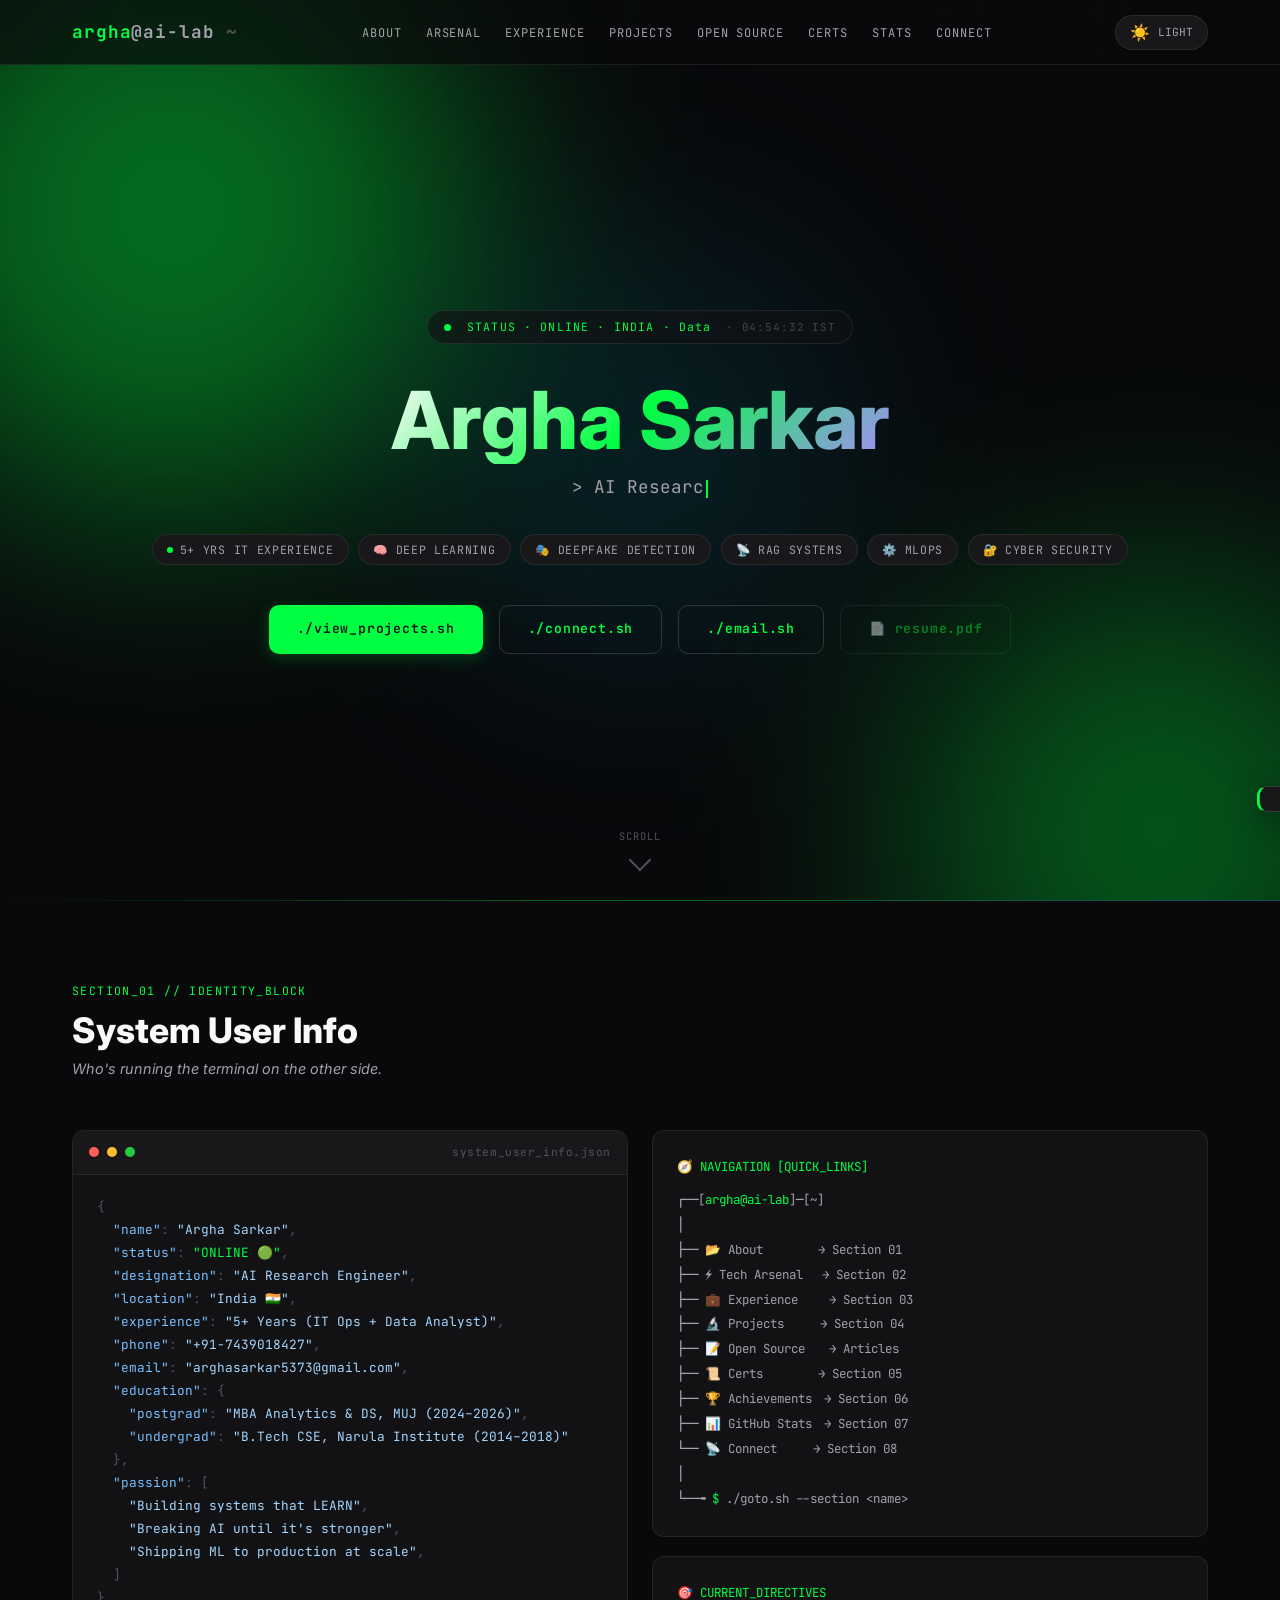
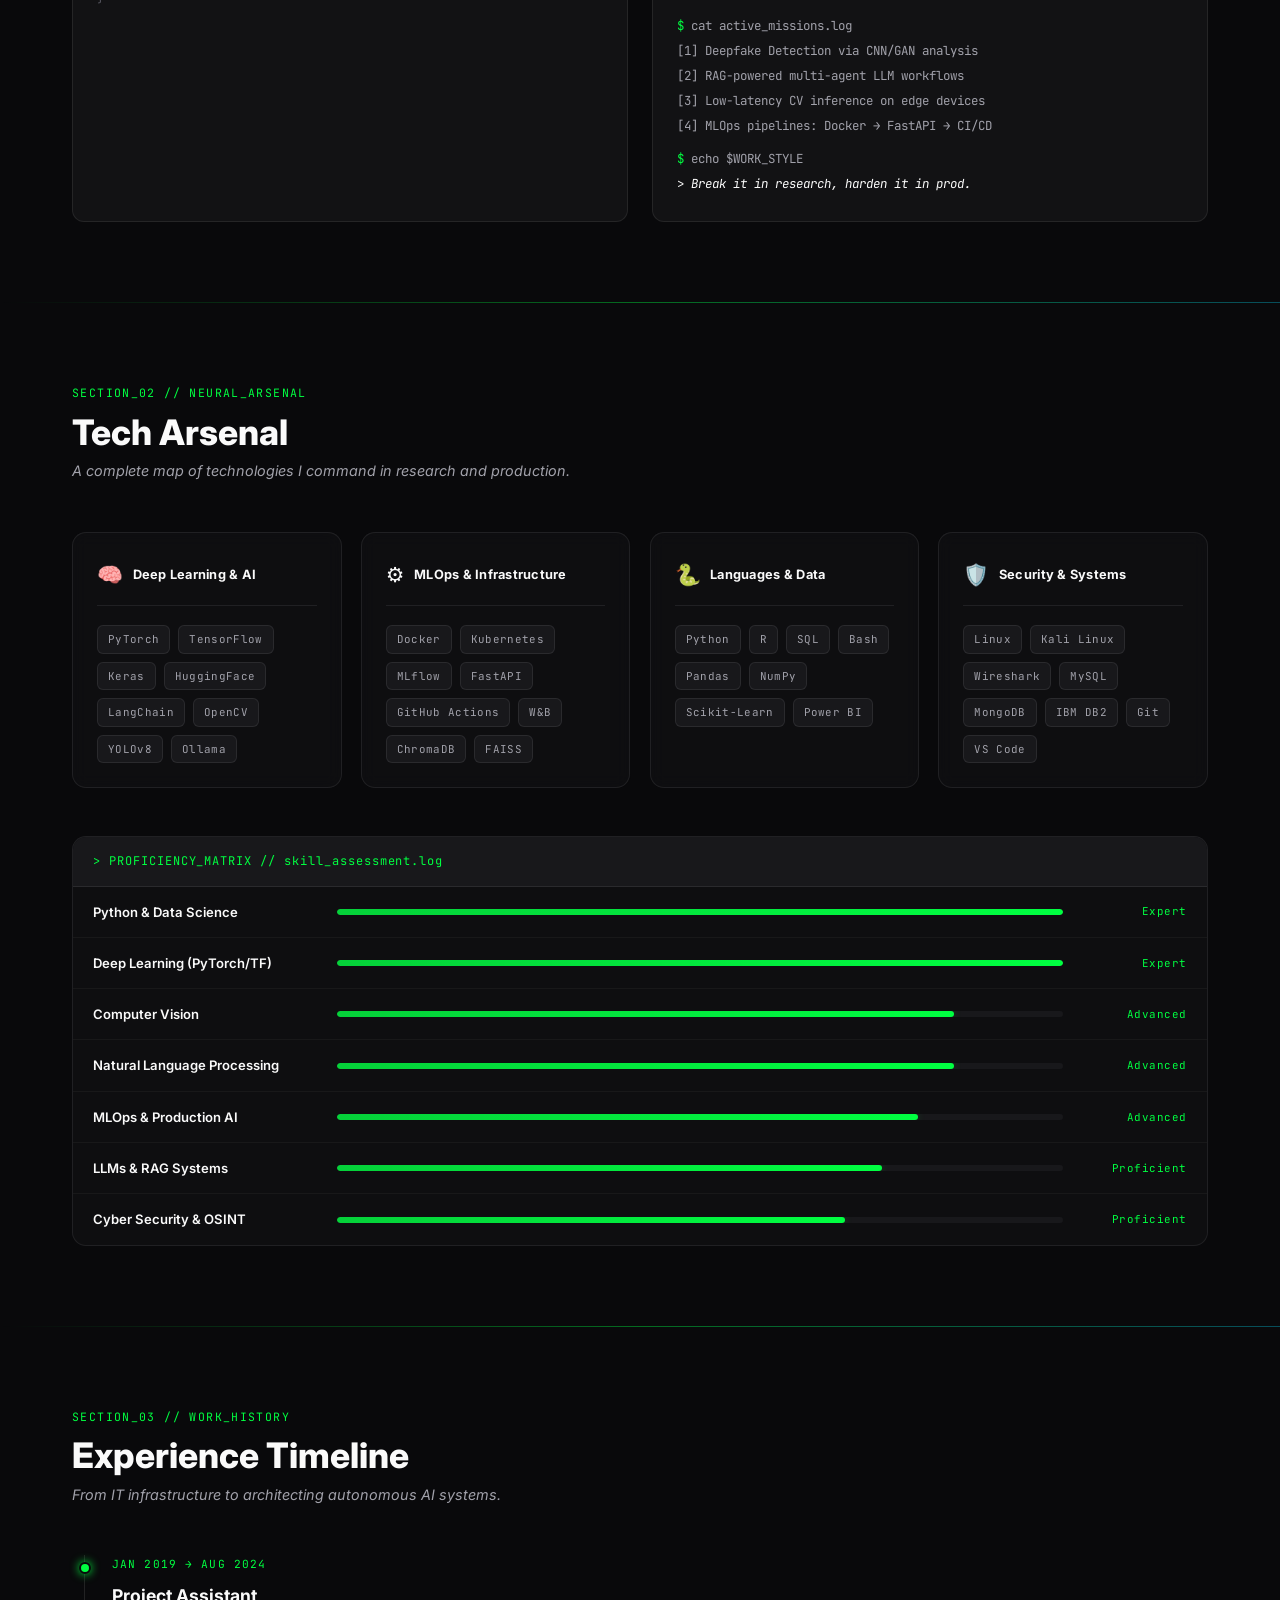
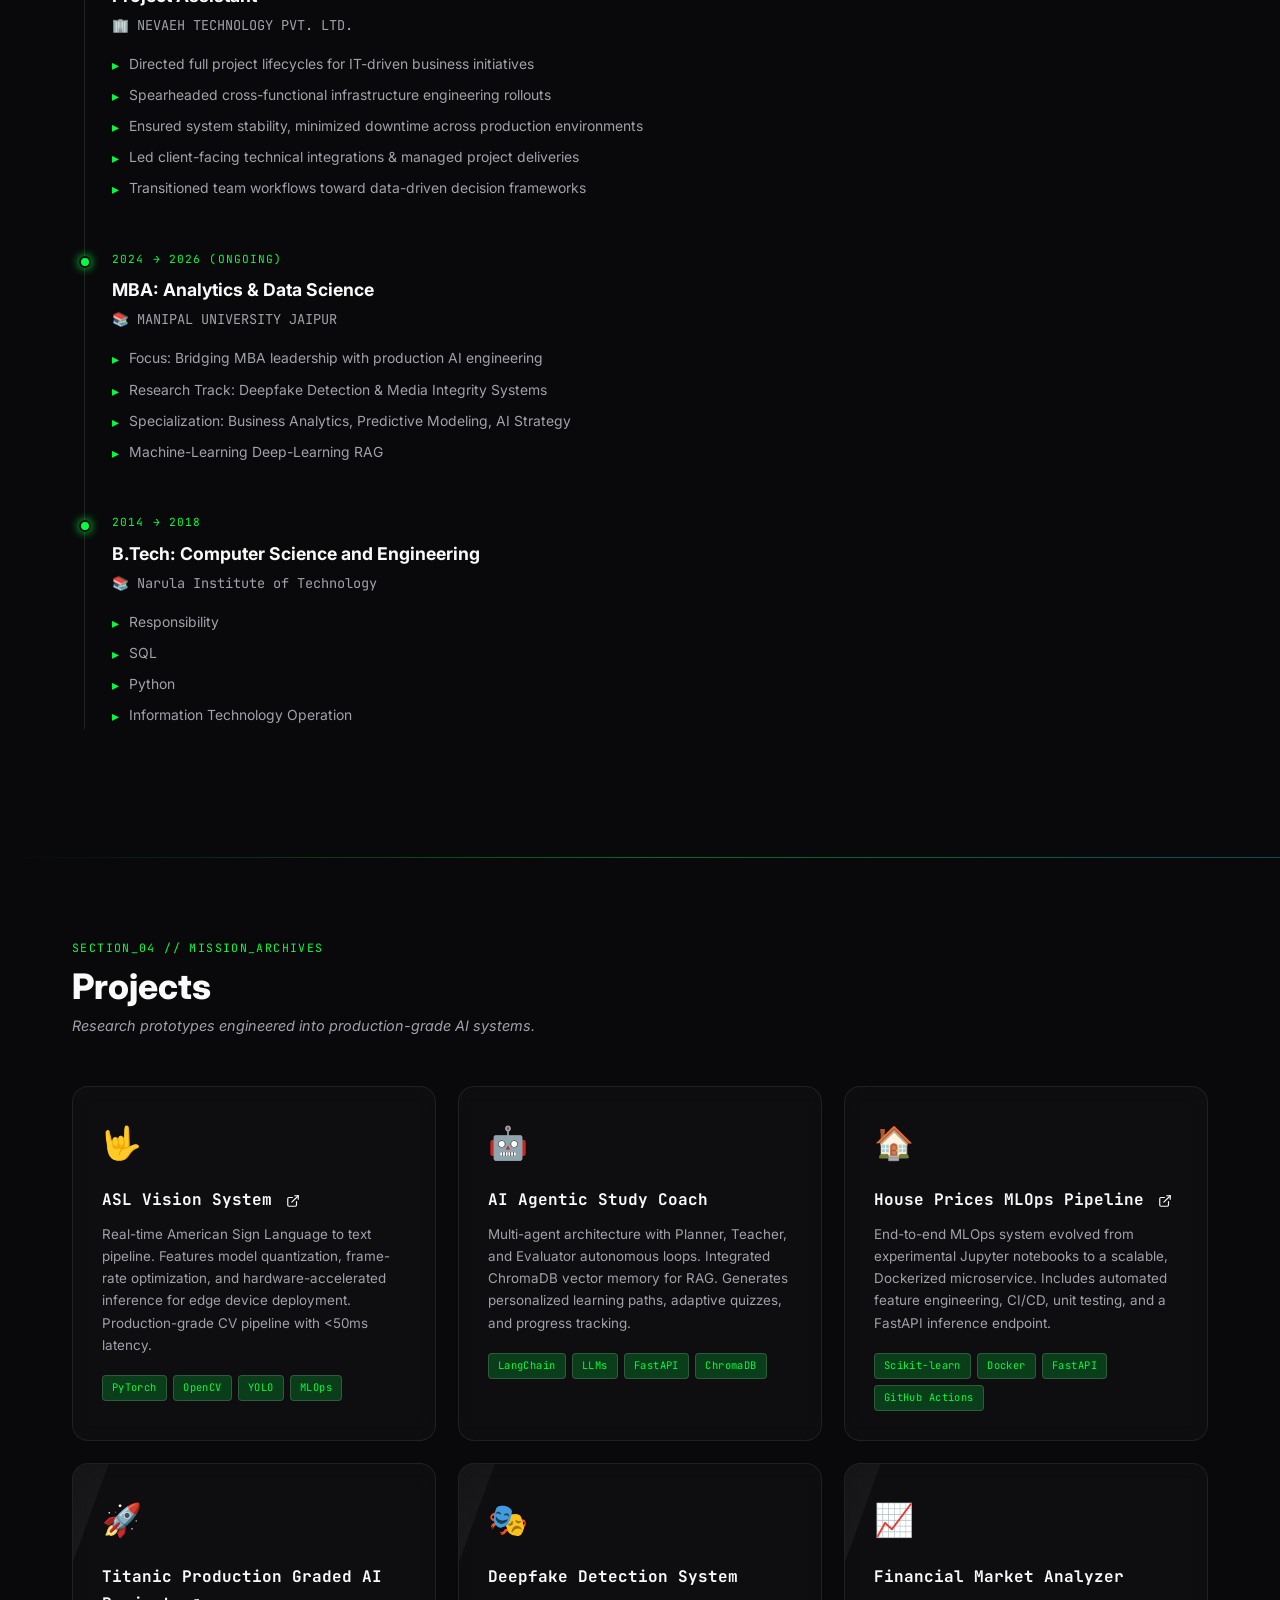
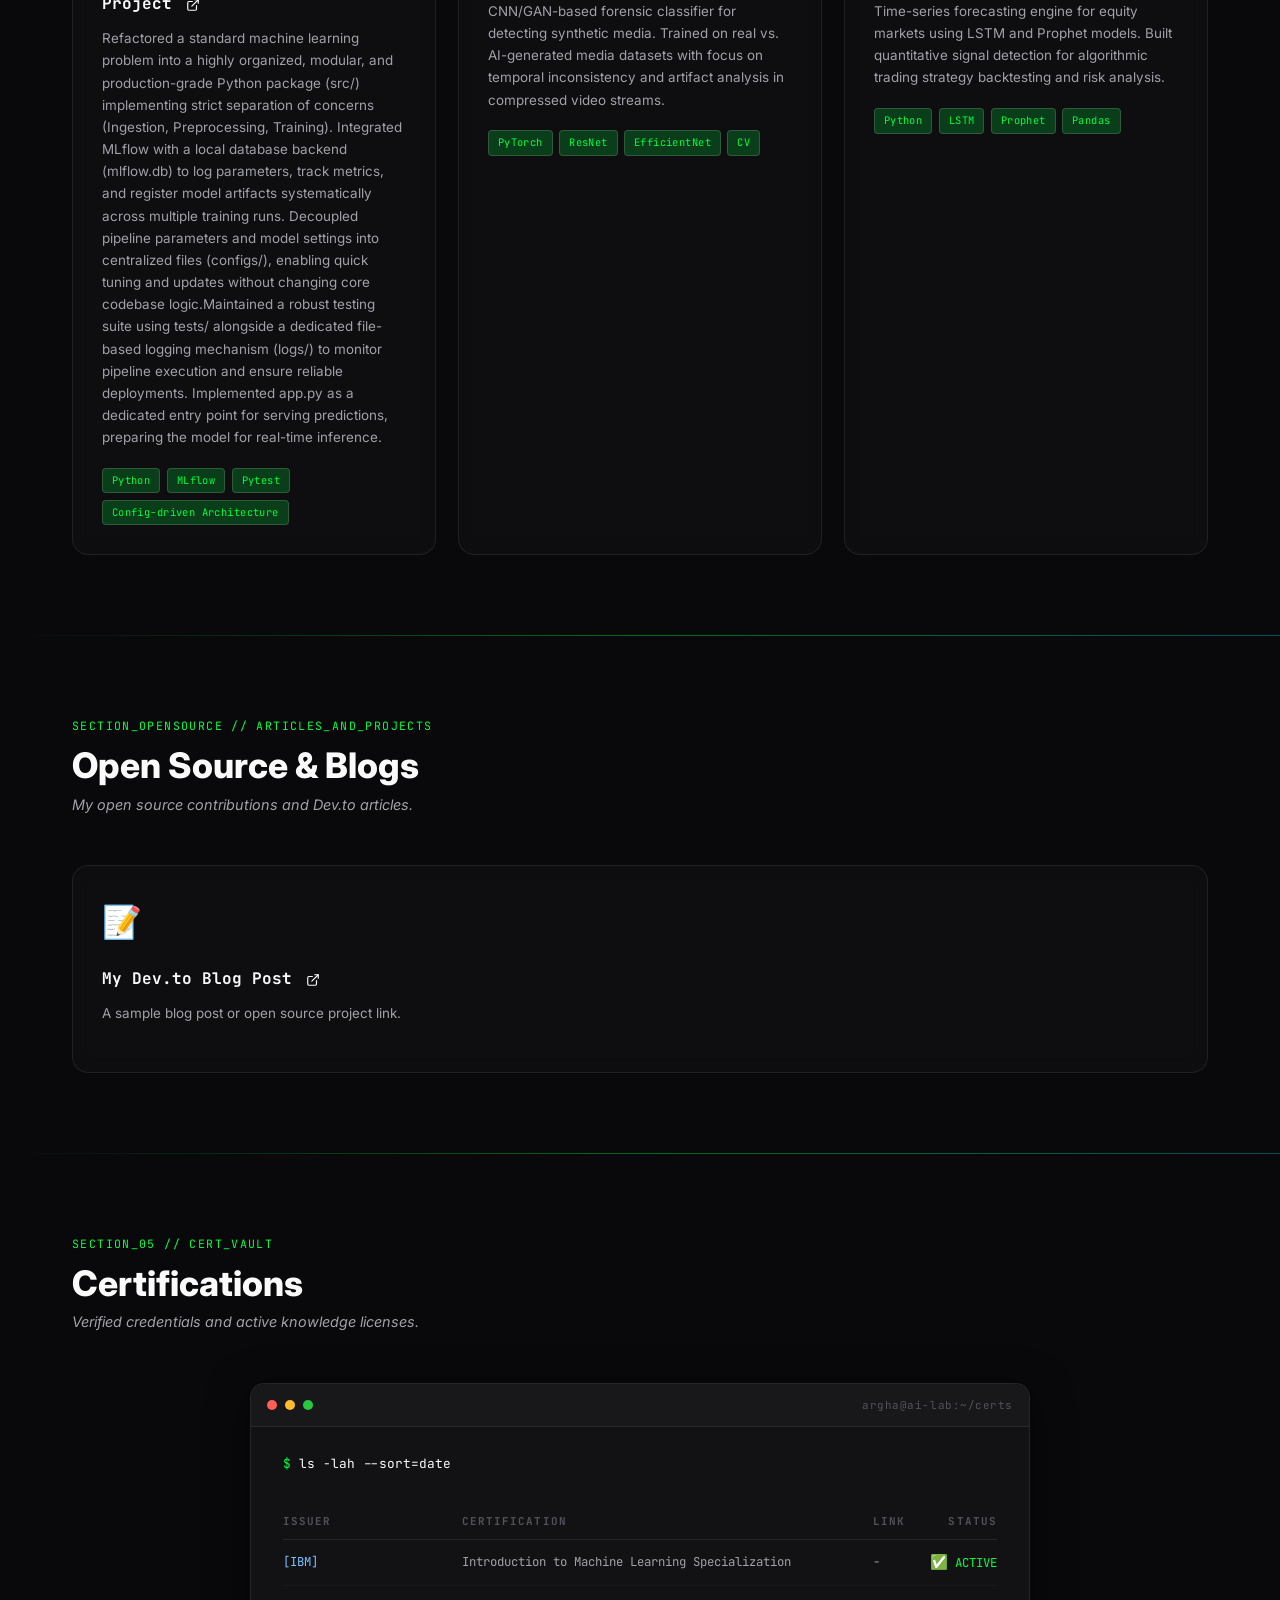
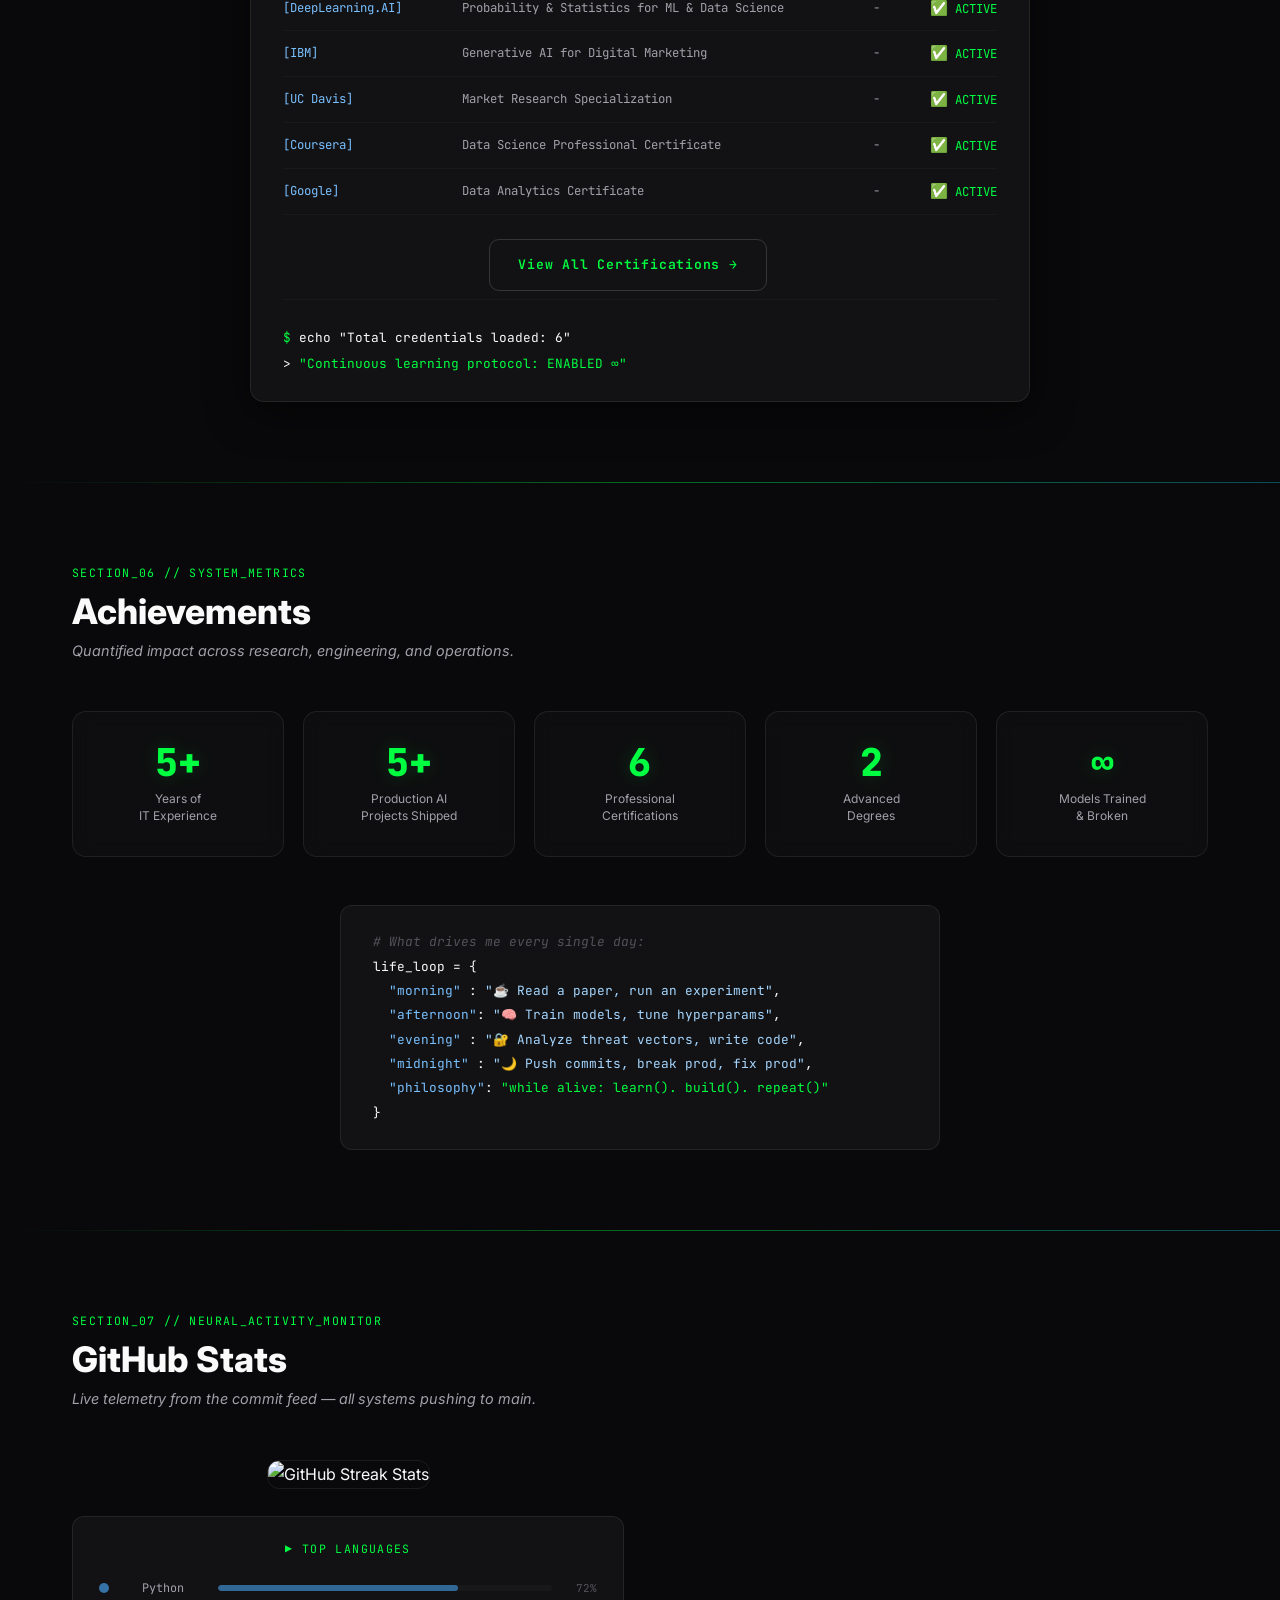
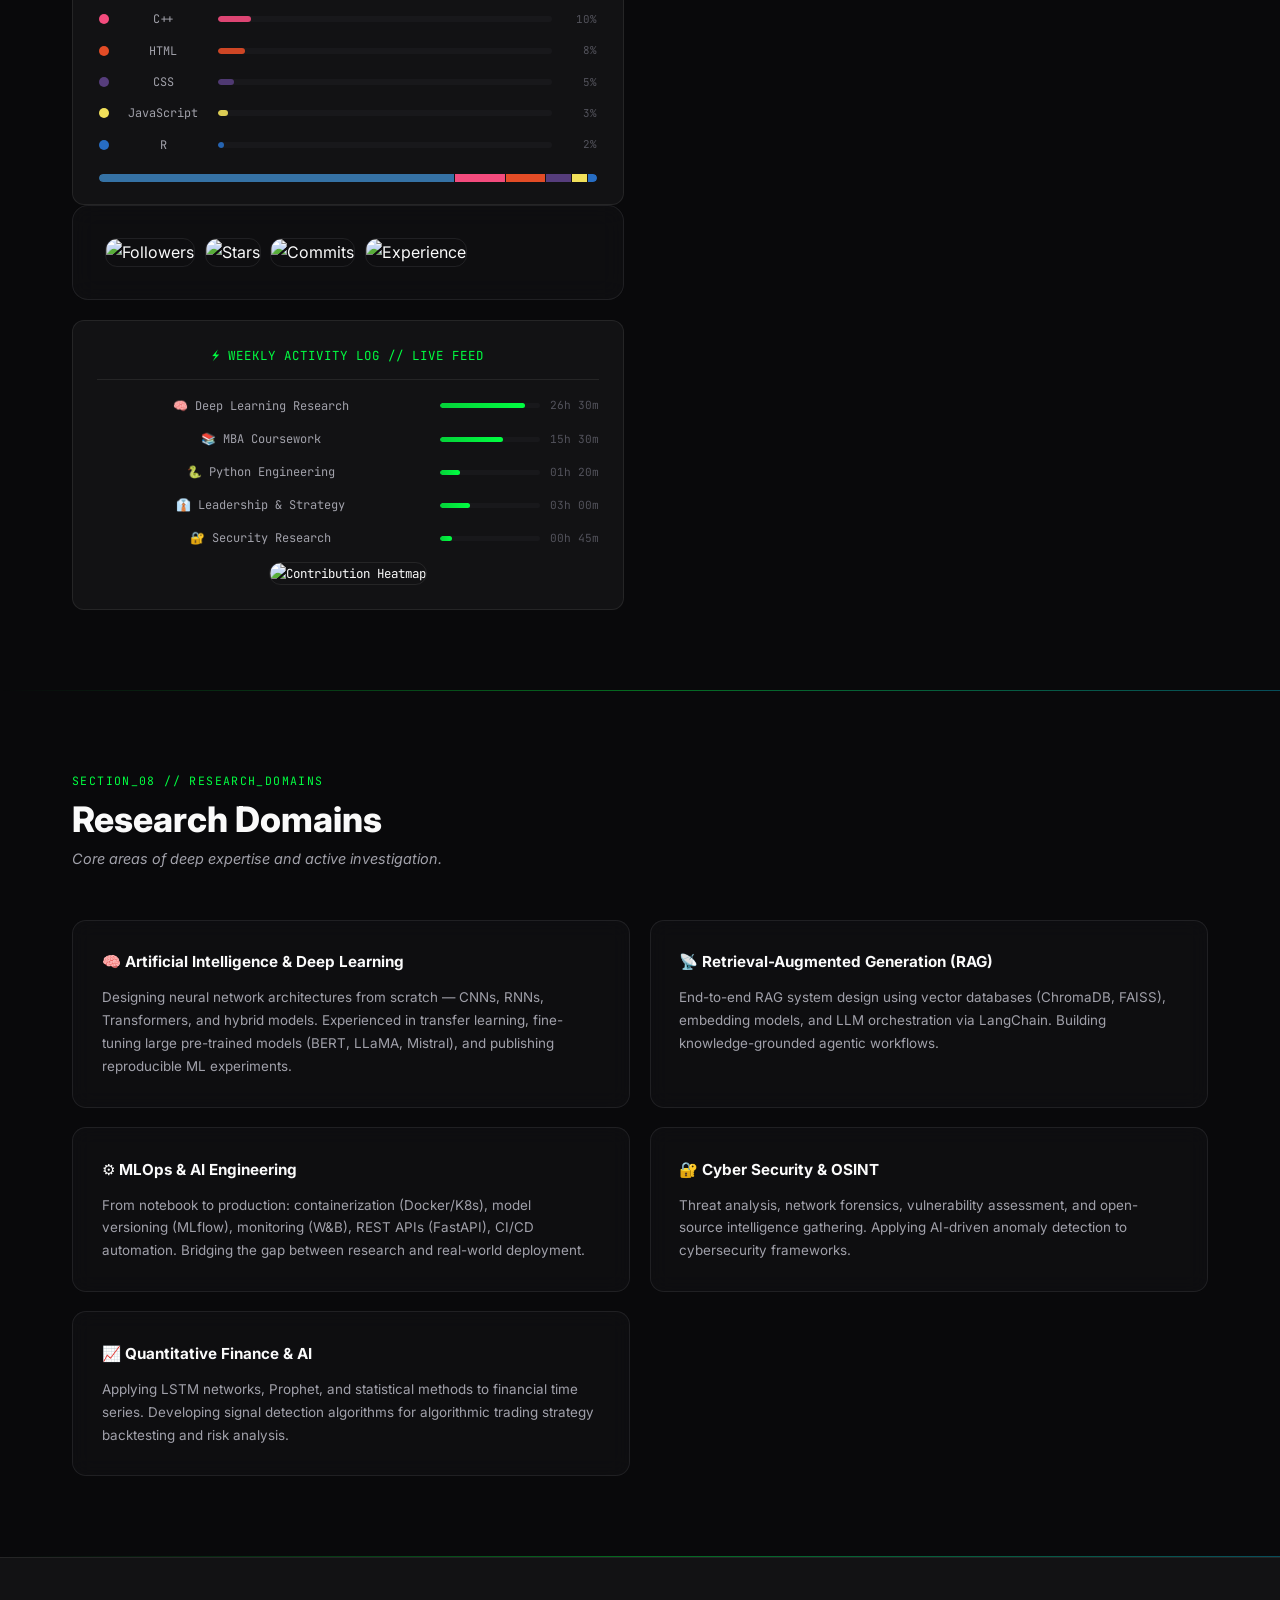
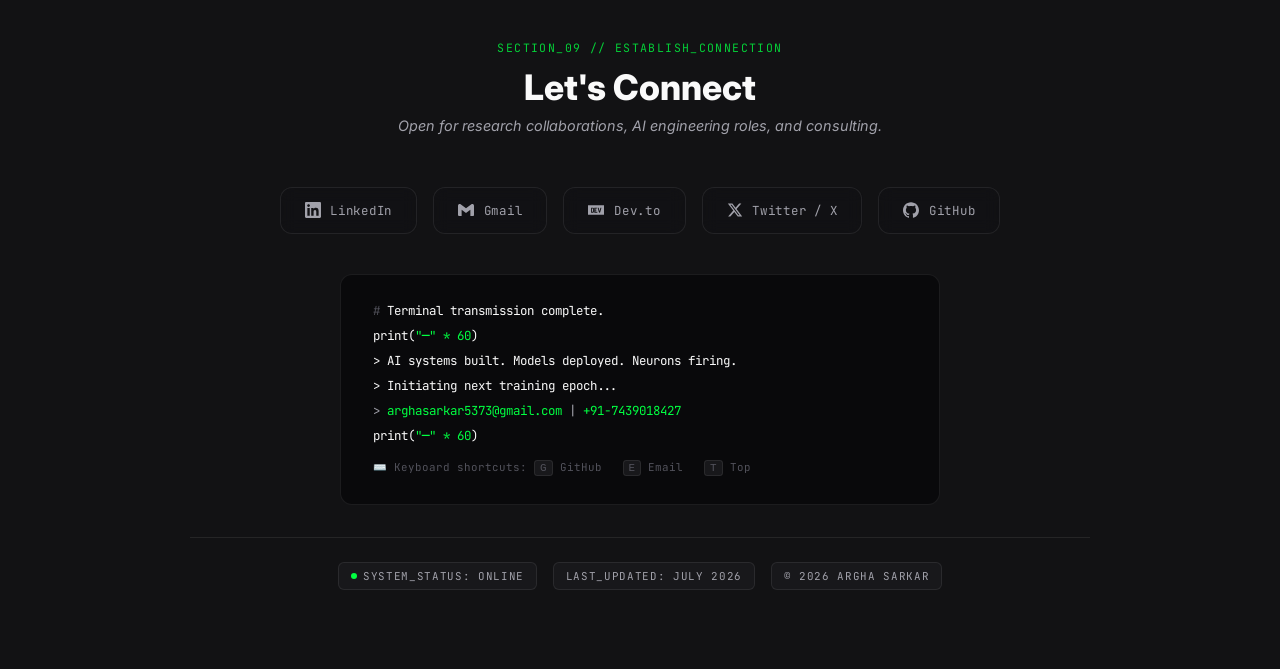
==== commit 274ba62c: "fix: replace mailto: with Gmail compose URL so ./email.sh works universally" ====
--- a/index.html
+++ b/index.html
@@ -112,7 +112,7 @@
   <div class="hero-cta">
     <a href="#projects" class="btn btn-primary" id="cta-projects">./view_projects.sh</a>
     <a href="#connect" class="btn btn-outline" id="cta-connect">./connect.sh</a>
-    <a href="mailto:arghasarkar5373@gmail.com" class="btn btn-outline" id="cta-email">./email.sh</a>
+    <a href="https://mail.google.com/mail/?view=cm&fs=1&to=arghasarkar5373@gmail.com" target="_blank" rel="noopener" class="btn btn-outline" id="cta-email">./email.sh</a>
     <a href="resume.pdf" download class="btn btn-outline" id="cta-resume" aria-label="Download Resume PDF">📄 resume.pdf</a>
   </div>
 
